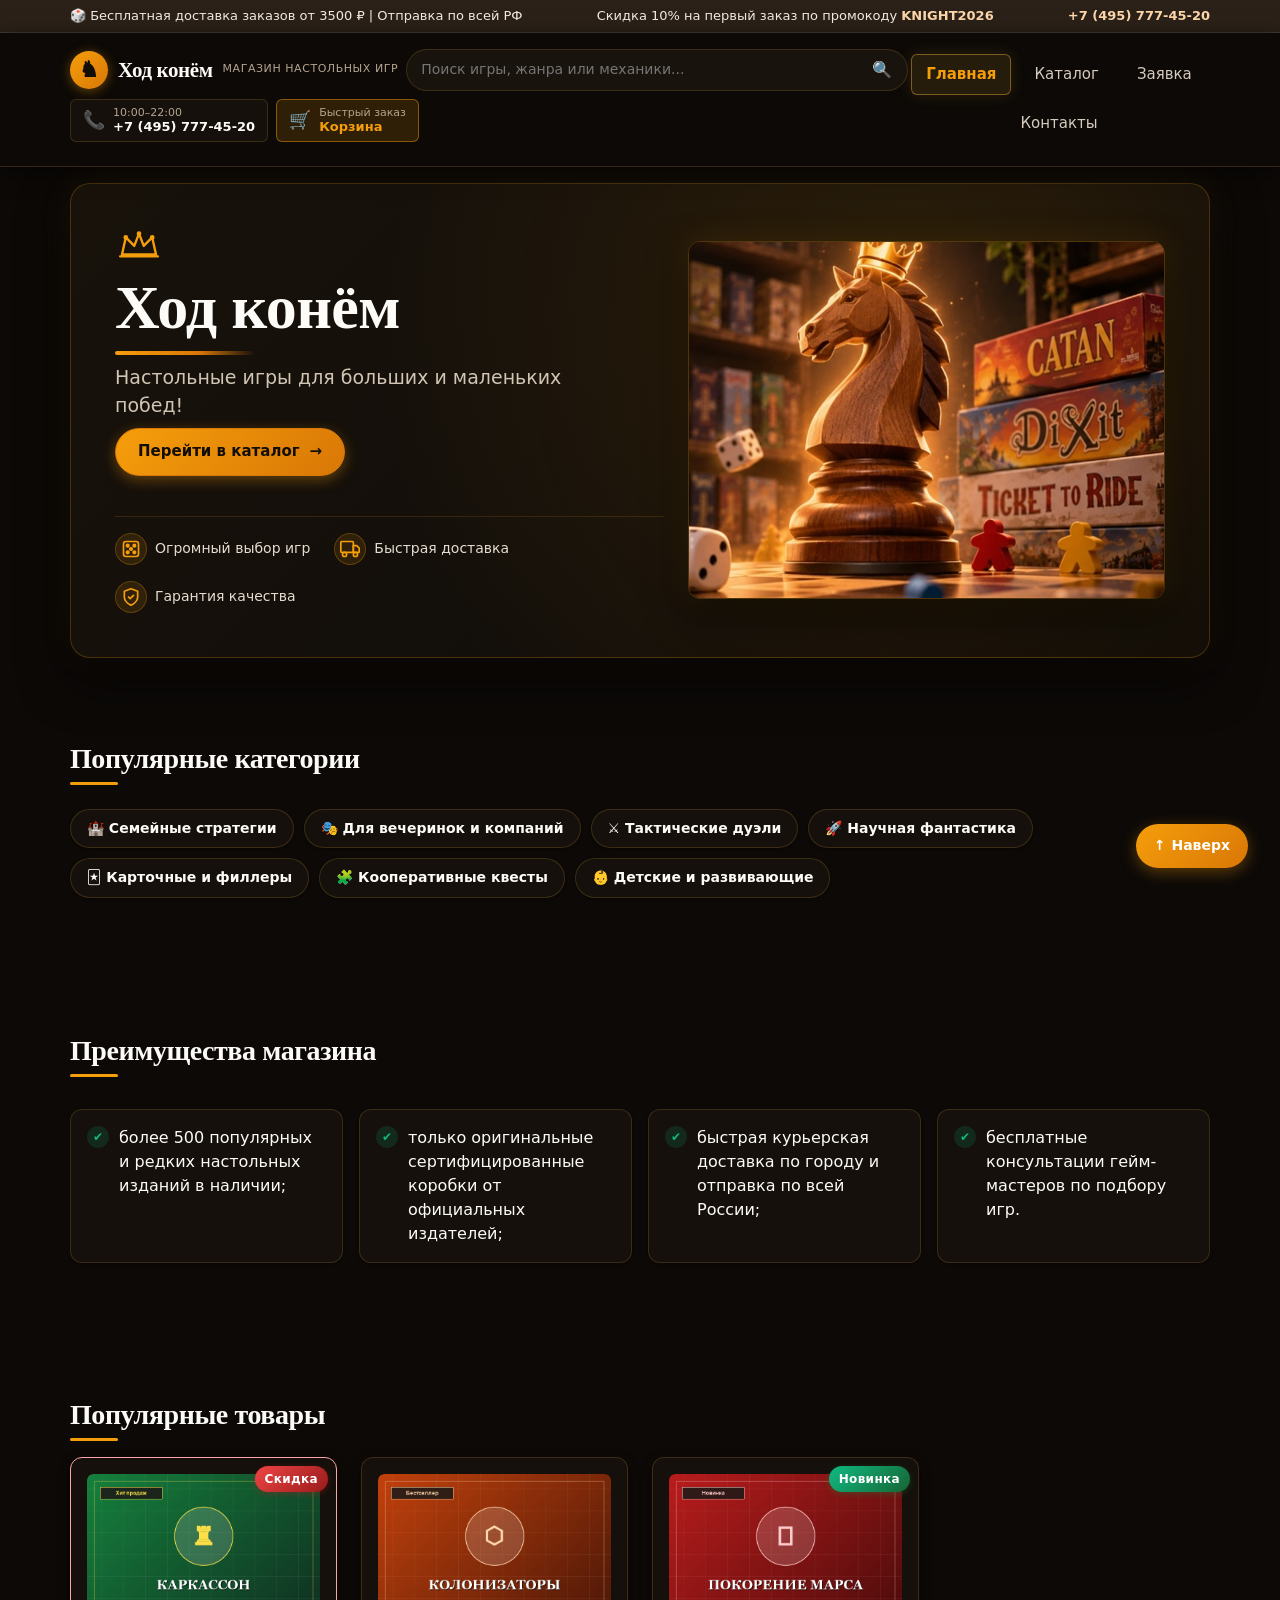
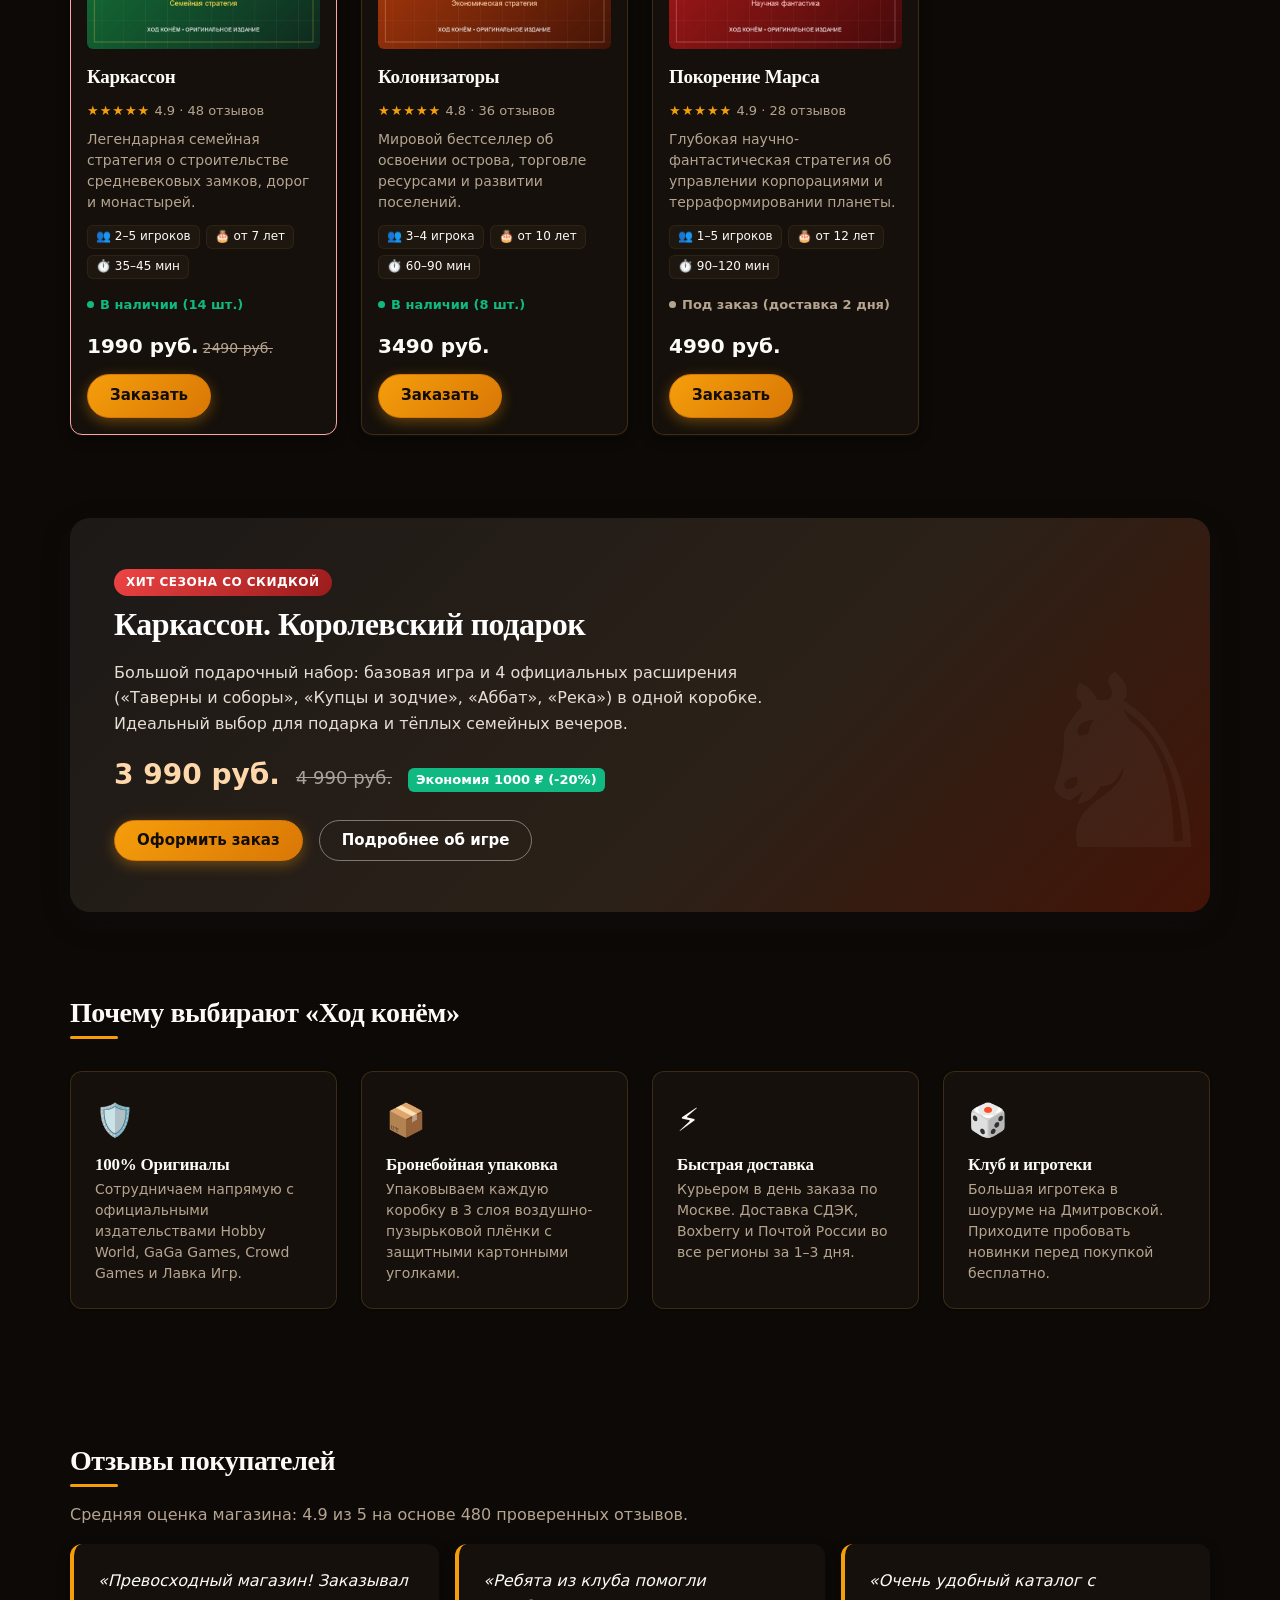
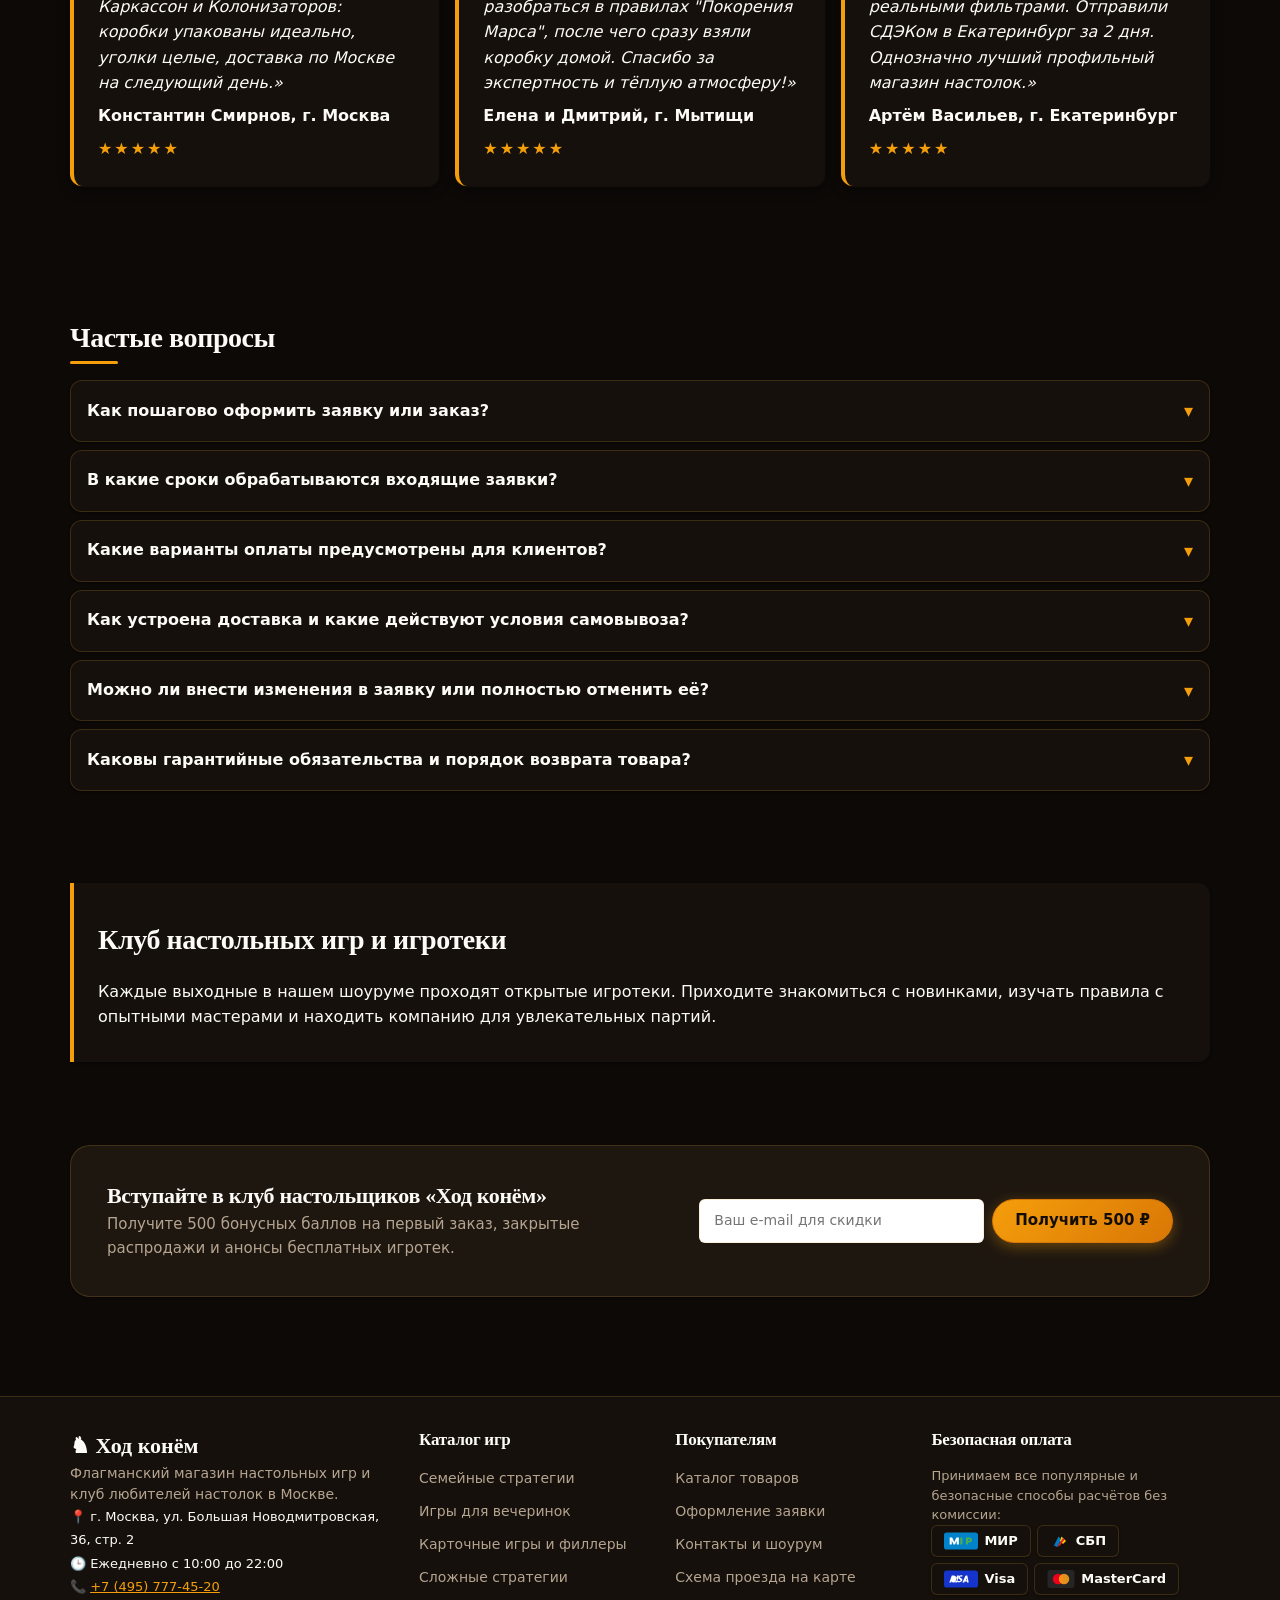
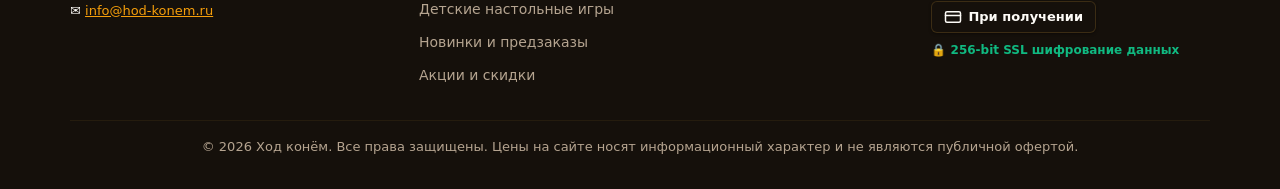
==== index.html @ 8066b54b "feat: redesign website to match dark amber board game aesthetic with custom crowned knight hero art" ====
<!DOCTYPE html>
<html lang="ru">
<head>
  <meta charset="UTF-8">
  <meta name="viewport" content="width=device-width, initial-scale=1.0">
  <title>Ход конём — интернет-магазин настольных игр в Москве и по РФ</title>
  <meta name="description" content="Интернет-магазин настольных игр «Ход конём»: свыше 500 оригинальных настолок для семейных вечеров, вечеринок и тактических баталий. Экспресс-доставка, клуб игротек и гарантия качества.">
  <meta property="og:type" content="website">
  <meta property="og:title" content="Ход конём — интернет-магазин настольных игр">
  <meta property="og:description" content="Широкий выбор оригинальных настольных игр: мировые хиты, свежие новинки, аксессуары и клуб игротек в Москве.">
  <meta property="og:image" content="https://MinonLoL.github.io/kr3-responsive-shop/images/preview.jpg">
  <link rel="stylesheet" href="css/style.css">
  <link rel="stylesheet" href="css/responsive.css">
  <script src="js/main.js" defer></script>
</head>
<body>
  <!-- Информационная полоса магазина -->
  <aside class="top-announcement" aria-label="Специальные предложения и доставка">
    <div class="top-announcement__inner">
      <span>🎲 Бесплатная доставка заказов от 3500 ₽ | Отправка по всей РФ</span>
      <span class="top-announcement__promo">Скидка 10% на первый заказ по промокоду <strong>KNIGHT2026</strong></span>
      <a class="top-announcement__phone" href="contacts.html">+7 (495) 777-45-20</a>
    </div>
  </aside>

  <header class="site-header" id="top">
    <div class="site-header__inner">
      <!-- Верхний ряд: Логотип, Поиск, Быстрые действия -->
      <div class="site-header__top-row">
        <a class="site-header__logo" href="index.html">
          Ход конём
          <span class="site-header__tagline">Магазин настольных игр</span>
        </a>

        <div class="site-header__search" role="search">
          <label class="visually-hidden" for="site-search">Поиск по каталогу настольных игр</label>
          <input class="site-header__search-input" id="site-search" type="search" placeholder="Поиск игры, жанра или механики...">
          <button class="site-header__search-btn" type="button" aria-label="Найти">🔍</button>
        </div>

        <div class="site-header__actions">
          <a class="header-action" href="contacts.html" title="Контакты и шоурум">
            <span class="header-action__icon" aria-hidden="true">📞</span>
            <span class="header-action__text">
              <span class="header-action__sub">10:00–22:00</span>
              <span class="header-action__main">+7 (495) 777-45-20</span>
            </span>
          </a>
          <a class="header-action header-action--cart" href="order.html" title="Перейти к оформлению заказа">
            <span class="header-action__icon" aria-hidden="true">🛒</span>
            <span class="header-action__text">
              <span class="header-action__sub">Быстрый заказ</span>
              <span class="header-action__main">Корзина</span>
            </span>
          </a>
        </div>
      </div>

      <!-- Главная навигация: 4 полные страницы без якорей -->
      <nav class="site-nav" aria-label="Основная навигация">
        <ul class="site-nav__list">
          <li class="site-nav__item">
            <a class="site-nav__link site-nav__link--active" href="index.html" aria-current="page">Главная</a>
          </li>
          <li class="site-nav__item">
            <a class="site-nav__link" href="catalog.html">Каталог</a>
          </li>
          <li class="site-nav__item">
            <a class="site-nav__link" href="order.html">Заявка</a>
          </li>
          <li class="site-nav__item">
            <a class="site-nav__link" href="contacts.html">Контакты</a>
          </li>
        </ul>
      </nav>
    </div>
  </header>

  <main>
    <!-- Главный баннер (Hero) в стиле макета «Ход конём» -->
    <section class="hero">
      <div class="hero__content">
        <div class="hero__badge" aria-hidden="true">
          <svg width="48" height="34" viewBox="0 0 48 36" fill="none">
            <path d="M4 30h40M6 28l4-18 9 9 5-13 5 13 9-9 4 18H6z" stroke="#f59e0b" stroke-width="2.5" stroke-linecap="round" stroke-linejoin="round"/>
            <circle cx="10" cy="10" r="2.5" fill="#f59e0b"/>
            <circle cx="24" cy="6" r="2.5" fill="#f59e0b"/>
            <circle cx="38" cy="10" r="2.5" fill="#f59e0b"/>
          </svg>
        </div>

        <h1 class="hero__title">
          Ход конём
          <span class="hero__swoosh" aria-hidden="true"></span>
        </h1>

        <p class="hero__subtitle">
          Настольные игры для больших и маленьких побед!
        </p>

        <div class="hero__actions">
          <a class="button button--primary hero__cta-btn" href="catalog.html">
            Перейти в каталог <span aria-hidden="true">→</span>
          </a>
        </div>

        <div class="hero__features" aria-label="Преимущества магазина">
          <div class="hero__feature">
            <div class="hero__feature-icon" aria-hidden="true">
              <svg width="20" height="20" viewBox="0 0 24 24" fill="none" stroke="#f59e0b" stroke-width="2" stroke-linecap="round" stroke-linejoin="round">
                <rect x="3" y="3" width="18" height="18" rx="3"></rect>
                <circle cx="8" cy="8" r="1.5" fill="#f59e0b"></circle>
                <circle cx="16" cy="8" r="1.5" fill="#f59e0b"></circle>
                <circle cx="12" cy="12" r="1.5" fill="#f59e0b"></circle>
                <circle cx="8" cy="16" r="1.5" fill="#f59e0b"></circle>
                <circle cx="16" cy="16" r="1.5" fill="#f59e0b"></circle>
              </svg>
            </div>
            <span class="hero__feature-text">Огромный выбор игр</span>
          </div>

          <div class="hero__feature">
            <div class="hero__feature-icon" aria-hidden="true">
              <svg width="20" height="20" viewBox="0 0 24 24" fill="none" stroke="#f59e0b" stroke-width="2" stroke-linecap="round" stroke-linejoin="round">
                <rect x="1" y="3" width="15" height="13" rx="1"></rect>
                <polygon points="16 8 20 8 23 11 23 16 16 16 16 8"></polygon>
                <circle cx="5.5" cy="18.5" r="2.5"></circle>
                <circle cx="18.5" cy="18.5" r="2.5"></circle>
              </svg>
            </div>
            <span class="hero__feature-text">Быстрая доставка</span>
          </div>

          <div class="hero__feature">
            <div class="hero__feature-icon" aria-hidden="true">
              <svg width="20" height="20" viewBox="0 0 24 24" fill="none" stroke="#f59e0b" stroke-width="2" stroke-linecap="round" stroke-linejoin="round">
                <path d="M12 22s8-4 8-10V5l-8-3-8 3v7c0 6 8 10 8 10z"></path>
                <polyline points="9 12 11 14 15 10"></polyline>
              </svg>
            </div>
            <span class="hero__feature-text">Гарантия качества</span>
          </div>
        </div>
      </div>

      <picture class="hero__picture">
        <source media="(min-width: 1200px)" srcset="images/hero-desktop.jpg">
        <source media="(min-width: 768px)" srcset="images/hero-tablet.jpg">
        <img
          src="images/hero-mobile.jpg"
          alt="Резной деревянный шахматный конь в золотой короне, кубики и настольные игры"
          width="600"
          height="450"
          class="hero__image"
        >
      </picture>
    </section>

    <!-- Быстрый выбор популярных категорий -->
    <section class="section category-chips-section" aria-label="Быстрый выбор категорий">
      <h2 class="section__title">Популярные категории</h2>
      <div class="category-chips">
        <a class="category-chip" href="catalog.html">🏰 Семейные стратегии</a>
        <a class="category-chip" href="catalog.html">🎭 Для вечеринок и компаний</a>
        <a class="category-chip" href="catalog.html">⚔️ Тактические дуэли</a>
        <a class="category-chip" href="catalog.html">🚀 Научная фантастика</a>
        <a class="category-chip" href="catalog.html">🃏 Карточные и филлеры</a>
        <a class="category-chip" href="catalog.html">🧩 Кооперативные квесты</a>
        <a class="category-chip" href="catalog.html">👶 Детские и развивающие</a>
      </div>
    </section>

    <!-- Преимущества магазина -->
    <section class="section" id="advantages">
      <h2 class="section__title">Преимущества магазина</h2>
      <ul class="advantages-list">
        <li>более 500 популярных и редких настольных изданий в наличии;</li>
        <li>только оригинальные сертифицированные коробки от официальных издателей;</li>
        <li>быстрая курьерская доставка по городу и отправка по всей России;</li>
        <li>бесплатные консультации гейм-мастеров по подбору игр.</li>
      </ul>
    </section>

    <!-- Популярные товары -->
    <section class="section" id="popular">
      <h2 class="section__title">Популярные товары</h2>

      <div class="products-grid">
        <article class="product-card product-card--discount">
          <span class="product-card__badge">Скидка</span>
          <a href="product.html" class="product-card__image-link" aria-label="Карточка товара: Каркассон">
            <img
              src="images/product-1.jpg"
              alt="Настольная игра Каркассон"
              width="640"
              height="480"
              loading="lazy"
              class="product-card__image"
            >
          </a>
          <h3 class="product-card__title">
            <a href="product.html">Каркассон</a>
          </h3>
          <p class="product-card__rating"><span role="img" aria-label="Оценка 5 из 5">★★★★★</span> 4.9 · 48 отзывов</p>
          <p class="product-card__description">Легендарная семейная стратегия о строительстве средневековых замков, дорог и монастырей.</p>
          <ul class="product-card__features">
            <li>👥 2–5 игроков</li>
            <li>🎂 от 7 лет</li>
            <li>⏱️ 35–45 мин</li>
          </ul>
          <p class="product-card__stock product-card__stock--in">В наличии (14 шт.)</p>
          <p class="product-card__price">1990 руб.<s class="product-card__old-price">2490 руб.</s></p>
          <button class="button button--primary product-card__button" type="button" data-product="Каркассон">
            Заказать
          </button>
        </article>

        <article class="product-card">
          <a href="product.html" class="product-card__image-link" aria-label="Карточка товара: Колонизаторы">
            <img
              src="images/product-2.jpg"
              alt="Настольная игра Колонизаторы"
              width="640"
              height="480"
              loading="lazy"
              class="product-card__image"
            >
          </a>
          <h3 class="product-card__title">
            <a href="product.html">Колонизаторы</a>
          </h3>
          <p class="product-card__rating"><span role="img" aria-label="Оценка 5 из 5">★★★★★</span> 4.8 · 36 отзывов</p>
          <p class="product-card__description">Мировой бестселлер об освоении острова, торговле ресурсами и развитии поселений.</p>
          <ul class="product-card__features">
            <li>👥 3–4 игрока</li>
            <li>🎂 от 10 лет</li>
            <li>⏱️ 60–90 мин</li>
          </ul>
          <p class="product-card__stock product-card__stock--in">В наличии (8 шт.)</p>
          <p class="product-card__price">3490 руб.</p>
          <button class="button button--primary product-card__button" type="button" data-product="Колонизаторы">
            Заказать
          </button>
        </article>

        <article class="product-card product-card--new">
          <span class="product-card__badge product-card__badge--new">Новинка</span>
          <a href="product.html" class="product-card__image-link" aria-label="Карточка товара: Покорение Марса">
            <img
              src="images/product-3.jpg"
              alt="Настольная игра Покорение Марса"
              width="640"
              height="480"
              loading="lazy"
              class="product-card__image"
            >
          </a>
          <h3 class="product-card__title">
            <a href="product.html">Покорение Марса</a>
          </h3>
          <p class="product-card__rating"><span role="img" aria-label="Оценка 5 из 5">★★★★★</span> 4.9 · 28 отзывов</p>
          <p class="product-card__description">Глубокая научно-фантастическая стратегия об управлении корпорациями и терраформировании планеты.</p>
          <ul class="product-card__features">
            <li>👥 1–5 игроков</li>
            <li>🎂 от 12 лет</li>
            <li>⏱️ 90–120 мин</li>
          </ul>
          <p class="product-card__stock product-card__stock--order">Под заказ (доставка 2 дня)</p>
          <p class="product-card__price">4990 руб.</p>
          <button class="button button--primary product-card__button" type="button" data-product="Покорение Марса">
            Заказать
          </button>
        </article>
      </div>
    </section>

    <!-- Спецпредложение недели -->
    <section class="section promo-banner">
      <div class="promo-banner__content">
        <span class="promo-banner__badge">Хит сезона со скидкой</span>
        <h2 class="promo-banner__title">Каркассон. Королевский подарок</h2>
        <p class="promo-banner__text">
          Большой подарочный набор: базовая игра и 4 официальных расширения («Таверны и соборы», «Купцы и зодчие», «Аббат», «Река») в одной коробке.
          Идеальный выбор для подарка и тёплых семейных вечеров.
        </p>
        <div class="promo-banner__price">
          <span class="promo-banner__current-price">3 990 руб.</span>
          <s class="promo-banner__old-price">4 990 руб.</s>
          <span class="promo-banner__discount">Экономия 1000 ₽ (-20%)</span>
        </div>
        <div class="promo-banner__actions">
          <a class="button button--primary" href="order.html">Оформить заказ</a>
          <a class="button button--secondary" href="product.html">Подробнее об игре</a>
        </div>
      </div>
    </section>

    <!-- Гарантии и безопасность -->
    <section class="section trust-section" aria-label="Гарантии магазина">
      <h2 class="section__title">Почему выбирают «Ход конём»</h2>
      <div class="trust-grid">
        <article class="trust-card">
          <div class="trust-card__icon" aria-hidden="true">🛡️</div>
          <h3 class="trust-card__title">100% Оригиналы</h3>
          <p class="trust-card__desc">Сотрудничаем напрямую с официальными издательствами Hobby World, GaGa Games, Crowd Games и Лавка Игр.</p>
        </article>
        <article class="trust-card">
          <div class="trust-card__icon" aria-hidden="true">📦</div>
          <h3 class="trust-card__title">Бронебойная упаковка</h3>
          <p class="trust-card__desc">Упаковываем каждую коробку в 3 слоя воздушно-пузырьковой плёнки с защитными картонными уголками.</p>
        </article>
        <article class="trust-card">
          <div class="trust-card__icon" aria-hidden="true">⚡</div>
          <h3 class="trust-card__title">Быстрая доставка</h3>
          <p class="trust-card__desc">Курьером в день заказа по Москве. Доставка СДЭК, Boxberry и Почтой России во все регионы за 1–3 дня.</p>
        </article>
        <article class="trust-card">
          <div class="trust-card__icon" aria-hidden="true">🎲</div>
          <h3 class="trust-card__title">Клуб и игротеки</h3>
          <p class="trust-card__desc">Большая игротека в шоуруме на Дмитровской. Приходите пробовать новинки перед покупкой бесплатно.</p>
        </article>
      </div>
    </section>

    <!-- Отзывы покупателей -->
    <section class="section reviews" id="reviews">
      <h2 class="section__title">Отзывы покупателей</h2>
      <p class="reviews__summary">Средняя оценка магазина: 4.9 из 5 на основе 480 проверенных отзывов.</p>

      <div class="reviews__list">
        <article class="review-card">
          <p class="review-card__text">«Превосходный магазин! Заказывал Каркассон и Колонизаторов: коробки упакованы идеально, уголки целые, доставка по Москве на следующий день.»</p>
          <p class="review-card__author">Константин Смирнов, г. Москва</p>
          <span class="review-card__rating" role="img" aria-label="Оценка 5 из 5">★★★★★</span>
        </article>

        <article class="review-card">
          <p class="review-card__text">«Ребята из клуба помогли разобраться в правилах "Покорения Марса", после чего сразу взяли коробку домой. Спасибо за экспертность и тёплую атмосферу!»</p>
          <p class="review-card__author">Елена и Дмитрий, г. Мытищи</p>
          <span class="review-card__rating" role="img" aria-label="Оценка 5 из 5">★★★★★</span>
        </article>

        <article class="review-card">
          <p class="review-card__text">«Очень удобный каталог с реальными фильтрами. Отправили СДЭКом в Екатеринбург за 2 дня. Однозначно лучший профильный магазин настолок.»</p>
          <p class="review-card__author">Артём Васильев, г. Екатеринбург</p>
          <span class="review-card__rating" role="img" aria-label="Оценка 5 из 5">★★★★★</span>
        </article>
      </div>
    </section>

    <!-- Частые вопросы (FAQ) -->
    <section class="section faq" id="faq">
      <h2 class="section__title">Частые вопросы</h2>

      <details class="faq__item">
        <summary class="faq__question">Как пошагово оформить заявку или заказ?</summary>
        <div class="faq__answer">
          <p>
            Процесс оформления полностью оптимизирован и занимает не более двух минут:
          </p>
          <ol>
            <li>
              <strong>Выбор товара:</strong> перейдите в каталог или выберите позицию из блока «Популярные товары», после чего нажмите кнопку <em>«Заказать»</em>.
            </li>
            <li>
              <strong>Заполнение контактных данных:</strong> во всплывающем модальном окне укажите ваше имя, контактный телефон, актуальный e-mail и тему обращения.
            </li>
            <li>
              <strong>Дополнительные пожелания:</strong> в поле «Комментарий» вы можете заранее указать предпочтительное время звонка, особенности адреса или промокод.
            </li>
            <li>
              <strong>Подтверждение:</strong> после отправки формы системе присваивается уникальный номер заявки, а на ваш email поступит автоматическое уведомление с деталями.
            </li>
          </ol>
        </div>
      </details>

      <details class="faq__item">
        <summary class="faq__question">В какие сроки обрабатываются входящие заявки?</summary>
        <div class="faq__answer">
          <p>
            Наш отдел клиентского сервиса работает ежедневно с 09:00 до 21:00 без перерывов и выходных. Стандартный регламент обработки входящих обращений:
          </p>
          <ul>
            <li><strong>В рабочее время:</strong> менеджер связывается с вами в течение 15–30 минут после фиксации заявки в CRM-системе.</li>
            <li><strong>В вечернее и ночное время:</strong> заявки, отправленные после 21:00, поступают в приоритетную утреннюю очередь и обрабатываются на следующий день с 09:00 до 10:00.</li>
            <li><strong>Срочные заказы:</strong> если вам требуется экстренное согласование, вы можете связаться с нами напрямую по номеру горячей линии, указанному в разделе «Контакты».</li>
          </ul>
        </div>
      </details>

      <details class="faq__item">
        <summary class="faq__question">Какие варианты оплаты предусмотрены для клиентов?</summary>
        <div class="faq__answer">
          <p>
            Мы поддерживаем все современные и безопасные способы расчётов:
          </p>
          <ul>
            <li><strong>Оплата картой онлайн:</strong> банковские карты платёжных систем МИР, Visa и MasterCard через защищённый платёжный шлюз с поддержкой 3D-Secure.</li>
            <li><strong>Система быстрых платежей (СБП):</strong> мгновенная оплата по QR-коду или ссылке прямо из приложения любого удобного банка без комиссии.</li>
            <li><strong>Оплата при получении:</strong> наличными денежными средствами либо через мобильный банковский терминал курьеру или на кассе пункта выдачи после осмотра целостности отправления.</li>
            <li><strong>Безналичный расчёт для юридических лиц:</strong> формирование счёта на оплату и полного комплекта закрывающих бухгалтерских документов (УПД) через ЭДО или оригиналы почтой.</li>
          </ul>
        </div>
      </details>

      <details class="faq__item">
        <summary class="faq__question">Как устроена доставка и какие действуют условия самовывоза?</summary>
        <div class="faq__answer">
          <p>
            Мы сотрудничаем с федеральными логистическими операторами и предлагаем несколько гибких сценариев получения покупки:
          </p>
          <ul>
            <li><strong>Курьерская доставка до двери:</strong> осуществляется в согласованный 3-часовой интервал времени. Курьер предупреждает о прибытии за 30–60 минут. Стандартный срок по городу — 1–2 рабочих дня.</li>
            <li><strong>Сеть пунктов выдачи (ПВЗ) и постаматов:</strong> доставка в ближайший удобный терминал или партнёрский пункт выдачи. Срок бесплатного хранения заказа — до 7 календарных дней.</li>
            <li><strong>Самовывоз со склада:</strong> бесплатное получение заказа в день оформления при наличии товара на основном складе магазина. Потребуется только назвать номер заявки.</li>
          </ul>
        </div>
      </details>

      <details class="faq__item">
        <summary class="faq__question">Можно ли внести изменения в заявку или полностью отменить её?</summary>
        <div class="faq__answer">
          <p>
            Вы вправе внести любые правки или полностью отказаться от заказа на любом этапе вплоть до передачи посылки курьерской службе:
          </p>
          <p>
            Чтобы заменить позицию, поменять количество, указать другой адрес или перенести дату приезда курьера, свяжитесь со службой поддержки по телефону или напишите в ответном письме на электронную почту с темой «Изменение заказа №...». Если заказ уже передан в службу доставки, изменение маршрута может потребовать дополнительного рабочего дня на переадресацию.
          </p>
        </div>
      </details>

      <details class="faq__item">
        <summary class="faq__question">Каковы гарантийные обязательства и порядок возврата товара?</summary>
        <div class="faq__answer">
          <p>
            Мы строго соблюдаем закон «О защите прав потребителей» и предоставляем прозрачные условия постпродажного обслуживания:
          </p>
          <ul>
            <li><strong>Возврат товара надлежащего качества:</strong> возможен в течение 14 календарных дней со дня покупки при условии сохранения товарного вида, пломб, фабричных ярлыков и заводской упаковки.</li>
            <li><strong>Гарантия качества:</strong> на всю продукцию предоставляется официальная сервисная гарантия от производителя сроком от 12 месяцев. В случае обнаружения производственного брака диагностика и гарантийный ремонт производятся бесплатно.</li>
            <li><strong>Возврат денежных средств:</strong> при возврате товара деньги зачисляются тем же способом, которым производилась оплата, в срок от 3 до 10 рабочих дней в зависимости от банка-эмитента.</li>
          </ul>
        </div>
      </details>
    </section>

    <!-- Клуб игротек -->
    <aside class="aside-info">
      <h2>Клуб настольных игр и игротеки</h2>
      <p>
        Каждые выходные в нашем шоуруме проходят открытые игротеки.
        Приходите знакомиться с новинками, изучать правила с опытными мастерами
        и находить компанию для увлекательных партий.
      </p>
    </aside>

    <!-- Подписка на закрытый клуб скидок -->
    <section class="section newsletter-section">
      <div class="newsletter-card">
        <div class="newsletter-card__content">
          <h2 class="newsletter-card__title">Вступайте в клуб настольщиков «Ход конём»</h2>
          <p class="newsletter-card__text">Получите 500 бонусных баллов на первый заказ, закрытые распродажи и анонсы бесплатных игротек.</p>
        </div>
        <form class="newsletter-card__form" action="#" method="post" onsubmit="event.preventDefault(); alert('Спасибо за подписку! Промокод KNIGHT2026 активирован.');">
          <input class="newsletter-card__input" type="email" placeholder="Ваш e-mail для скидки" required>
          <button class="button button--primary" type="submit">Получить 500 ₽</button>
        </form>
      </div>
    </section>
  </main>

  <!-- Полноценный четырёхколоночный футер: телефон и почта ведут в контакты, графические иконки оплаты -->
  <footer class="site-footer">
    <div class="site-footer__inner">
      <div class="site-footer__grid">
        <div class="site-footer__col">
          <p class="site-footer__brand">♞ Ход конём</p>
          <p class="site-footer__tagline">Флагманский магазин настольных игр и клуб любителей настолок в Москве.</p>
          <p class="site-footer__info">
            📍 г. Москва, ул. Большая Новодмитровская, 36, стр. 2<br>
            🕒 Ежедневно с 10:00 до 22:00<br>
            📞 <a href="contacts.html">+7 (495) 777-45-20</a><br>
            ✉️ <a href="contacts.html">info@hod-konem.ru</a>
          </p>
        </div>

        <div class="site-footer__col">
          <h3 class="site-footer__title">Каталог игр</h3>
          <ul class="site-footer__links">
            <li><a href="catalog.html">Семейные стратегии</a></li>
            <li><a href="catalog.html">Игры для вечеринок</a></li>
            <li><a href="catalog.html">Карточные игры и филлеры</a></li>
            <li><a href="catalog.html">Сложные стратегии</a></li>
            <li><a href="catalog.html">Детские настольные игры</a></li>
            <li><a href="catalog.html">Новинки и предзаказы</a></li>
            <li><a href="catalog.html">Акции и скидки</a></li>
          </ul>
        </div>

        <div class="site-footer__col">
          <h3 class="site-footer__title">Покупателям</h3>
          <ul class="site-footer__links">
            <li><a href="catalog.html">Каталог товаров</a></li>
            <li><a href="order.html">Оформление заявки</a></li>
            <li><a href="contacts.html">Контакты и шоурум</a></li>
            <li><a href="contacts.html">Схема проезда на карте</a></li>
          </ul>
        </div>

        <div class="site-footer__col">
          <h3 class="site-footer__title">Безопасная оплата</h3>
          <p class="site-footer__desc">Принимаем все популярные и безопасные способы расчётов без комиссии:</p>
          <div class="payment-badges" aria-label="Способы оплаты">
            <span class="payment-badge" title="Платёжная система МИР">
              <svg width="34" height="18" viewBox="0 0 48 24" fill="none" aria-hidden="true">
                <rect width="48" height="24" rx="4" fill="#0083ca"/>
                <path d="M8 7h3.5l3 6.5 3-6.5h3.5v10h-3v-5.5l-2.5 5.5h-2L11 11.5V17H8V7z" fill="#ffffff"/>
                <path d="M23 7h3v10h-3V7zm8 0h4.5c2.5 0 4 1.5 4 3.5s-1.5 3.5-4 3.5H34v3h-3V7zm3 4.5h1.5c.8 0 1.5-.4 1.5-1s-.7-1-1.5-1H34v2z" fill="#4bae4f"/>
              </svg>
              МИР
            </span>
            <span class="payment-badge" title="Система быстрых платежей">
              <svg width="20" height="18" viewBox="0 0 24 24" fill="none" aria-hidden="true">
                <path d="M4 18l6-12 4 4-6 10-4-2z" fill="#0079C2"/>
                <path d="M14 6l6 6-4 4-4-4 2-6z" fill="#FFCC00"/>
                <path d="M8 20l4-2 6-8-2-2-8 12z" fill="#E41F26"/>
              </svg>
              СБП
            </span>
            <span class="payment-badge" title="Visa">
              <svg width="34" height="18" viewBox="0 0 48 24" fill="none" aria-hidden="true">
                <rect width="48" height="24" rx="4" fill="#1434cb"/>
                <path d="M16 17l2.5-10h2.5L18.5 17H16zm10.5-9.8c-.5-.2-1.3-.4-2.3-.4-2.5 0-4.3 1.3-4.3 3.2 0 1.4 1.3 2.2 2.2 2.7 1 .5 1.3.8 1.3 1.2 0 .7-.8 1-1.6 1-.9 0-1.5-.1-2.3-.5l-.3-.2-.3 1.9c.5.2 1.5.4 2.5.4 2.7 0 4.5-1.3 4.5-3.3 0-1.1-.7-2-2.2-2.7-.9-.5-1.5-.8-1.5-1.3 0-.4.5-.9 1.5-.9.8 0 1.4.2 1.8.4l.2.1.3-1.6zm6.8-.2h-2c-.6 0-1 .2-1.3.9L26 17h2.6l.5-1.5h3.2l.3 1.5h2.3l-2-10zm-2.5 6.6l1-2.8.6 2.8h-1.6zM13.7 7H11l-3.5 10h2.6l.5-1.5h.3c.3.5 1.2 1.5 2.8 1.5 2.4 0 4.3-2 4.3-5 0-3.3-2.1-5-4.3-5z" fill="#ffffff"/>
              </svg>
              Visa
            </span>
            <span class="payment-badge" title="MasterCard">
              <svg width="28" height="18" viewBox="0 0 36 24" fill="none" aria-hidden="true">
                <rect width="36" height="24" rx="4" fill="#252525"/>
                <circle cx="14" cy="12" r="7" fill="#eb001b"/>
                <circle cx="22" cy="12" r="7" fill="#f79e1b" fill-opacity="0.9"/>
              </svg>
              MasterCard
            </span>
            <span class="payment-badge" title="Оплата при получении курьеру">
              <svg width="18" height="18" viewBox="0 0 24 24" fill="none" stroke="currentColor" stroke-width="2" stroke-linecap="round" stroke-linejoin="round" aria-hidden="true">
                <rect x="2" y="5" width="20" height="14" rx="2"/>
                <line x1="2" y1="10" x2="22" y2="10"/>
              </svg>
              При получении
            </span>
          </div>
          <p class="site-footer__security">🔒 256-bit SSL шифрование данных</p>
        </div>
      </div>

      <div class="site-footer__bottom">
        <p>&copy; 2026 Ход конём. Все права защищены. Цены на сайте носят информационный характер и не являются публичной офертой.</p>
      </div>
    </div>
  </footer>

  <!-- Модальное окно оформления заказа -->
  <dialog class="order-dialog" id="order-dialog" aria-labelledby="order-dialog-title">
    <h2 id="order-dialog-title">Оформление заказа</h2>

    <form class="order-form" id="order-form" action="#" method="post" novalidate>
      <input id="selected-product" name="selected-product" type="hidden">

      <div class="order-form__field">
        <label class="order-form__label" for="order-name">Имя</label>
        <input class="order-form__input" id="order-name" name="name" type="text"
          placeholder="Введите ваше имя" minlength="2"
          autocomplete="given-name" required>
      </div>

      <div class="order-form__field">
        <label class="order-form__label" for="order-email">E-mail</label>
        <input class="order-form__input" id="order-email" name="email" type="email"
          placeholder="example@mail.ru" autocomplete="email" required>
      </div>

      <div class="order-form__field">
        <label class="order-form__label" for="order-phone">Телефон</label>
        <input class="order-form__input" id="order-phone" name="phone" type="tel" inputmode="tel"
          placeholder="+7 (900) 000-00-00"
          pattern="^\+7 \(\d{3}\) \d{3}-\d{2}-\d{2}$" required>
        <small class="order-form__hint">Формат: +7 (900) 000-00-00</small>
      </div>

      <div class="order-form__field">
        <label class="order-form__label" for="order-date">Дата связи</label>
        <input class="order-form__input" id="order-date" name="date" type="date">
      </div>

      <div class="order-form__field">
        <label class="order-form__label" for="order-topic">Тема заявки</label>
        <select class="order-form__select" id="order-topic" name="topic" required>
          <option value="">Выберите тему</option>
          <option value="product">Покупка настольной игры</option>
          <option value="consultation">Консультация по выбору игры</option>
          <option value="delivery">Вопрос по доставке и самовывозу</option>
        </select>
      </div>

      <div class="order-form__field order-form__field--wide">
        <label class="order-form__label" for="order-comment">Комментарий</label>
        <textarea class="order-form__textarea" id="order-comment" name="comment" rows="4"
          placeholder="Укажите адрес доставки, удобное время или пожелания к заказу"></textarea>
      </div>

      <div class="order-form__field order-form__field--checkbox">
        <label>
          <input class="order-form__input order-form__input--checkbox"
            id="order-agreement" name="agreement" type="checkbox" required>
          Я согласен на обработку данных
        </label>
      </div>

      <div class="order-form__actions">
        <button class="button button--secondary" type="button" id="close-order-dialog" aria-label="Закрыть окно оформления заявки">Закрыть</button>
        <button class="button button--primary" type="submit">Подтвердить заказ</button>
      </div>
    </form>
  </dialog>

  <p class="success-message" id="success-message" hidden>
    Заказ успешно оформлен! Мы свяжемся с вами в течение 15 минут.
  </p>

  <a class="to-top" href="#" onclick="window.scrollTo({top: 0, behavior: 'smooth'}); return false;">Наверх</a>
</body>
</html>
---- css/style.css ----
/* ==========================================================================
   Ход конём — интернет-магазин настольных игр
   Основной файл стилей (style.css)
   ========================================================================== */

/* ===============================
   1. Переменные проекта (Design Tokens)
   =============================== */

:root {
  /* Фирменная тёмная палитра: глубокие тона тёмного дерева, шоколада и тёплого янтаря */
  --color-bg: #0c0907;
  --color-surface: #15100b;
  --color-surface-accent: #1e1710;
  --color-surface-soft: #18130d;
  --color-surface-hover: #261d15;

  /* Основной акцент: благородное золото и янтарь как на макете */
  --color-primary: #f59e0b;
  --color-primary-dark: #d97706;
  --color-primary-light: #fef3c7;
  --color-primary-glow: rgba(245, 158, 11, 0.35);

  /* Золотой акцент для рейтинга и победных очков */
  --color-accent-gold: #f59e0b;
  --color-accent-gold-bg: rgba(245, 158, 11, 0.15);

  /* Границы и разделители */
  --color-border: rgba(229, 169, 60, 0.18);
  --color-border-light: rgba(229, 169, 60, 0.08);

  /* Текст (высокий контраст WCAG AAA) */
  --color-text: #fdfbf7;
  --color-muted: #b5a490;
  --color-white: #ffffff;

  /* Системные статусы */
  --color-danger: #ef4444;
  --color-danger-bg: rgba(239, 68, 68, 0.15);
  --color-success: #10b981;
  --color-success-bg: rgba(16, 185, 129, 0.15);

  /* Отступы */
  --space-xs: 4px;
  --space-sm: 8px;
  --space-md: 16px;
  --space-lg: 24px;
  --space-xl: 32px;

  /* Скругления */
  --radius-sm: 6px;
  --radius-md: 12px;
  --radius-lg: 20px;
  --radius-full: 9999px;

  /* Размеры контейнера */
  --container-width: 1140px;

  /* Типографика */
  --font-heading: "Playfair Display", Georgia, "Times New Roman", serif;
  --font-body: system-ui, -apple-system, "Segoe UI", Roboto, "Helvetica Neue", Arial, sans-serif;

  /* Тени (многоуровневая глубина) */
  --shadow-sm: 0 1px 3px rgba(0, 0, 0, 0.4);
  --shadow-card: 0 4px 12px rgba(0, 0, 0, 0.4), 0 1px 2px rgba(229, 169, 60, 0.08);
  --shadow-card-hover: 0 14px 34px rgba(0, 0, 0, 0.6), 0 0 24px rgba(245, 158, 11, 0.2);
  --shadow-button: 0 4px 16px rgba(245, 158, 11, 0.4);
  --shadow-dropdown: 0 16px 36px rgba(0, 0, 0, 0.7);

  /* Переходы */
  --transition: 0.2s cubic-bezier(0.2, 0.8, 0.2, 1);
  --transition-smooth: 0.3s cubic-bezier(0.16, 1, 0.3, 1);
}

/* ===============================
   2. Базовые стили и нормализация
   =============================== */

*,
*::before,
*::after {
  box-sizing: border-box;
}

html {
  scroll-behavior: smooth;
  scroll-padding-top: calc(var(--header-height, 120px) + var(--space-md));
}

body {
  margin: 0;
  font-family: var(--font-body);
  font-size: 16px;
  line-height: 1.55;
  color: var(--color-text);
  background-color: var(--color-bg);
  -webkit-font-smoothing: antialiased;
}

h1,
h2,
h3,
h4 {
  font-family: var(--font-heading);
  color: var(--color-text);
  line-height: 1.25;
  letter-spacing: -0.015em;
  text-wrap: balance;
}

h1 {
  font-size: clamp(28px, 4vw, 38px);
}

h2 {
  font-size: clamp(22px, 3vw, 28px);
}

h3 {
  font-size: clamp(18px, 2.5vw, 22px);
}

main {
  padding: var(--space-lg);
}

:target {
  outline: 2px dashed var(--color-primary);
  outline-offset: 6px;
}

/* ===============================
   3. Общие элементы интерфейса
   =============================== */

a {
  color: var(--color-primary);
  text-decoration-skip-ink: auto;
  transition: color var(--transition);
}

a:hover {
  color: var(--color-primary-dark);
}

a:focus-visible,
button:focus-visible,
input:focus-visible,
select:focus-visible,
textarea:focus-visible {
  outline: 2px solid var(--color-primary);
  outline-offset: 3px;
}

/* ===============================
   4. Компоненты страницы
   =============================== */

/* Шапка сайта */
.site-header {
  position: sticky;
  top: 0;
  z-index: 100;
  padding: var(--space-sm) var(--space-lg);
  background-color: rgba(14, 10, 7, 0.92);
  backdrop-filter: blur(12px);
  border-bottom: 1px solid var(--color-border);
  box-shadow: 0 4px 20px rgba(0, 0, 0, 0.5);
}

.site-header__inner {
  max-width: var(--container-width);
  margin: 0 auto;
}

/* Фирменный логотип с символом шахматного коня */
.site-header__logo {
  display: inline-flex;
  align-items: center;
  gap: 12px;
  font-family: var(--font-heading);
  font-size: 22px;
  font-weight: 800;
  letter-spacing: -0.02em;
  text-decoration: none;
  color: var(--color-text);
  transition: color var(--transition);
}

.site-header__logo::before {
  content: "♞";
  display: inline-flex;
  align-items: center;
  justify-content: center;
  width: 38px;
  height: 38px;
  background: linear-gradient(135deg, #f59e0b, #d97706);
  color: #120d06;
  border-radius: 50%;
  font-size: 22px;
  line-height: 1;
  box-shadow: 0 2px 12px rgba(245, 158, 11, 0.4);
  transition: transform var(--transition);
}

.site-header__logo:hover::before {
  transform: rotate(-10deg) scale(1.1);
}

/* Навигация в стиле pill-меню из макета */
.site-nav__list {
  display: flex;
  flex-wrap: wrap;
  justify-content: center;
  align-items: center;
  gap: 8px;
  padding: 0;
  margin: var(--space-sm) 0 0;
  list-style: none;
}

.site-nav__item {
  margin-bottom: 0;
}

.site-nav__link {
  display: inline-flex;
  align-items: center;
  padding: 8px 20px;
  color: #d6cbbe;
  font-size: 15px;
  font-weight: 500;
  text-decoration: none;
  border-radius: var(--radius-full);
  border: 1px solid transparent;
  transition: all var(--transition);
}

.site-nav__link:hover {
  color: #f59e0b;
  background-color: rgba(245, 158, 11, 0.08);
}

/* Активная страница: золотая плашка в виде пилюли */
.site-nav__link--active,
.site-nav__link--active:hover {
  color: #f59e0b;
  background: rgba(229, 169, 60, 0.12);
  border: 1px solid rgba(229, 169, 60, 0.45);
  box-shadow: 0 0 16px rgba(229, 169, 60, 0.15);
  font-weight: 600;
}

/* Хлебные крошки */
.breadcrumbs {
  max-width: var(--container-width);
  margin: 0 auto var(--space-md);
  font-size: 14px;
  color: var(--color-muted);
}

.breadcrumbs__link {
  color: var(--color-primary);
  text-decoration: none;
}

.breadcrumbs__link:hover {
  text-decoration: underline;
}

.breadcrumbs__current::before,
.breadcrumbs__link + .breadcrumbs__link::before {
  content: " / ";
  color: var(--color-muted);
  padding: 0 4px;
}

/* Главный hero-баннер в точности по стилю присланного макета */
.hero {
  max-width: var(--container-width);
  margin: 0 auto var(--space-xl);
  padding: clamp(24px, 4vw, 48px);
  background: radial-gradient(circle at 75% 35%, rgba(245, 158, 11, 0.12) 0%, transparent 60%),
              linear-gradient(135deg, #18120b 0%, #120e0a 60%, #0c0907 100%);
  border: 1px solid rgba(245, 158, 11, 0.22);
  border-radius: var(--radius-lg);
  box-shadow: 0 20px 50px rgba(0, 0, 0, 0.6), 0 0 35px rgba(245, 158, 11, 0.08);
}

.hero__content {
  display: flex;
  flex-direction: column;
  justify-content: center;
  gap: var(--space-sm);
}

.hero__badge {
  display: inline-flex;
  align-items: center;
  margin-bottom: var(--space-xs);
}

.hero__title {
  font-family: var(--font-heading);
  font-size: clamp(38px, 6vw, 68px);
  line-height: 1.05;
  font-weight: 800;
  color: #fdfbf7;
  letter-spacing: -0.01em;
  margin: 0 0 var(--space-xs);
}

.hero__swoosh {
  display: block;
  width: 140px;
  height: 4px;
  background: linear-gradient(90deg, #f59e0b 0%, #d97706 60%, transparent 100%);
  border-radius: 9999px;
  margin-top: 10px;
}

.hero__subtitle {
  font-size: clamp(16px, 2.2vw, 20px);
  color: #d1c5b4;
  line-height: 1.5;
  margin: var(--space-sm) 0 var(--space-lg);
  max-width: 480px;
}

.hero__actions {
  margin-bottom: var(--space-xl);
}

.hero__cta-btn {
  display: inline-flex;
  align-items: center;
  gap: 10px;
  padding: 14px 34px;
  font-size: 17px;
  font-weight: 700;
  box-shadow: 0 8px 24px rgba(245, 158, 11, 0.38);
}

.hero__features {
  display: flex;
  flex-wrap: wrap;
  gap: var(--space-md) var(--space-lg);
  padding-top: var(--space-md);
  border-top: 1px solid rgba(245, 158, 11, 0.15);
}

.hero__feature {
  display: inline-flex;
  align-items: center;
  gap: 8px;
}

.hero__feature-icon {
  display: inline-flex;
  align-items: center;
  justify-content: center;
  width: 32px;
  height: 32px;
  border-radius: 50%;
  background: rgba(245, 158, 11, 0.12);
  border: 1px solid rgba(245, 158, 11, 0.25);
  flex-shrink: 0;
}

.hero__feature-text {
  font-size: 14px;
  font-weight: 500;
  color: #e5dccf;
  white-space: nowrap;
}

.hero__image {
  width: 100%;
  max-width: 560px;
  height: auto;
  margin-inline: auto;
  border-radius: var(--radius-md);
  display: block;
  object-fit: cover;
  box-shadow: 0 16px 40px rgba(0, 0, 0, 0.6), 0 0 30px rgba(245, 158, 11, 0.14);
  border: 1px solid rgba(245, 158, 11, 0.22);
}

.section {
  max-width: var(--container-width);
  margin: 0 auto var(--space-xl);
}

.section__title {
  margin-top: 0;
  margin-bottom: var(--space-md);
  position: relative;
  display: inline-block;
}

.section__title::after {
  content: "";
  display: block;
  width: 48px;
  height: 3px;
  background-color: var(--color-primary);
  border-radius: var(--radius-full);
  margin-top: 6px;
}

/* Список преимуществ */
.advantages-list {
  display: grid;
  grid-template-columns: repeat(auto-fit, minmax(240px, 1fr));
  gap: var(--space-md);
  list-style: none;
  padding: 0;
  margin: var(--space-md) 0 0;
}

.advantages-list li {
  position: relative;
  padding: var(--space-md) var(--space-md) var(--space-md) 48px;
  background-color: var(--color-surface);
  border: 1px solid var(--color-border);
  border-radius: var(--radius-md);
  box-shadow: var(--shadow-sm);
  font-weight: 500;
  line-height: 1.5;
  transition: transform var(--transition), box-shadow var(--transition);
}

.advantages-list li:hover {
  transform: translateY(-2px);
  box-shadow: var(--shadow-card);
}

.advantages-list li::before {
  content: "✔";
  position: absolute;
  left: 16px;
  top: 16px;
  display: inline-flex;
  align-items: center;
  justify-content: center;
  width: 22px;
  height: 22px;
  background-color: var(--color-success-bg);
  color: var(--color-success);
  border-radius: 50%;
  font-size: 12px;
  font-weight: 700;
}

/* Сетка и карточки товаров */
.products-grid {
  display: grid;
  grid-template-columns: repeat(3, 1fr);
  gap: var(--space-lg);
}

.product-card {
  position: relative;
  display: flex;
  flex-direction: column;
  gap: var(--space-sm);
  padding: var(--space-md);
  border: 1px solid var(--color-border);
  border-radius: var(--radius-md);
  background-color: var(--color-surface);
  box-shadow: var(--shadow-card);
  transition: transform var(--transition), box-shadow var(--transition),
    border-color var(--transition);
  overflow: hidden;
}

.product-card:hover {
  border-color: rgba(245, 158, 11, 0.45);
  box-shadow: 0 14px 34px rgba(0, 0, 0, 0.6), 0 0 20px rgba(245, 158, 11, 0.15);
  transform: translateY(-4px);
}

.product-card__image {
  border-radius: var(--radius-sm);
  transition: transform var(--transition-smooth);
}

.product-card:hover .product-card__image {
  transform: scale(1.02);
}

.product-card__title {
  margin-top: var(--space-xs);
  margin-bottom: var(--space-xs);
  font-size: 19px;
  line-height: 1.3;
}

.product-card__title a {
  color: var(--color-text);
  text-decoration: none;
}

.product-card__title a:hover {
  color: var(--color-primary);
}

.product-card__description {
  color: var(--color-muted);
  font-size: 14px;
  line-height: 1.5;
  margin: 0;
}

.product-card__button {
  margin-top: auto;
  align-self: flex-start;
}

/* Теги характеристик настольной игры в карточке */
.product-card__features {
  display: flex;
  flex-wrap: wrap;
  gap: 6px;
  padding: 0;
  margin: var(--space-xs) 0;
  list-style: none;
}

.product-card__features li {
  display: inline-flex;
  align-items: center;
  padding: 3px 8px;
  background-color: var(--color-surface-accent);
  border: 1px solid var(--color-border-light);
  border-radius: var(--radius-sm);
  font-size: 12px;
  font-weight: 500;
  color: var(--color-text);
  line-height: 1.3;
}

/* Статус наличия */
.product-card__stock {
  margin: var(--space-xs) 0;
  font-size: 13px;
  font-weight: 600;
  display: inline-flex;
  align-items: center;
  gap: 6px;
}

.product-card__stock--in {
  color: var(--color-success);
}

.product-card__stock--in::before {
  content: "";
  display: inline-block;
  width: 7px;
  height: 7px;
  border-radius: 50%;
  background-color: var(--color-success);
}

.product-card__stock--order {
  color: var(--color-muted);
}

.product-card__stock--order::before {
  content: "";
  display: inline-block;
  width: 7px;
  height: 7px;
  border-radius: 50%;
  background-color: var(--color-muted);
}

/* Рейтинг */
.product-card__rating {
  margin: 0;
  font-size: 13px;
  color: var(--color-muted);
}

.product-card__rating span {
  color: var(--color-accent-gold);
  letter-spacing: 1px;
}

/* Цена */
.product-card__price {
  margin: var(--space-xs) 0;
  font-size: 20px;
  font-weight: 800;
  color: var(--color-text);
  font-variant-numeric: tabular-nums;
}

.product-card__old-price {
  margin-left: var(--space-xs);
  font-size: 14px;
  font-weight: 400;
  color: var(--color-muted);
  text-decoration: line-through;
}

/* Бейджи акций и новинок */
.product-card--discount {
  border-color: #fca5a5;
}

.product-card__badge {
  position: absolute;
  top: var(--space-sm);
  right: var(--space-sm);
  padding: 4px 10px;
  color: var(--color-white);
  background: linear-gradient(135deg, var(--color-danger), #991b1b);
  border-radius: 20px;
  font-size: 12px;
  font-weight: 700;
  letter-spacing: 0.03em;
  box-shadow: 0 2px 6px rgba(185, 28, 28, 0.35);
  z-index: 2;
}

.product-card__badge--new {
  background: linear-gradient(135deg, var(--color-success), #166534);
  box-shadow: 0 2px 6px rgba(21, 128, 61, 0.35);
}

/* Бейдж не перекрывает название */
.product-card--discount .product-card__title,
.product-card--new .product-card__title {
  padding-right: 70px;
}

/* Кнопки: базовый блок + модификаторы */
.button {
  display: inline-flex;
  align-items: center;
  justify-content: center;
  padding: 10px 22px;
  border: 1px solid transparent;
  border-radius: var(--radius-full);
  font-family: inherit;
  font-size: 15px;
  font-weight: 600;
  line-height: 1.25;
  text-decoration: none;
  cursor: pointer;
  transition: all var(--transition);
  user-select: none;
}

.button--primary {
  color: #120d06;
  background: linear-gradient(135deg, #f59e0b 0%, #d97706 100%);
  border-color: #d97706;
  box-shadow: 0 4px 14px rgba(245, 158, 11, 0.35);
  font-weight: 700;
}

.button--primary:hover {
  color: #120d06;
  background: linear-gradient(135deg, #fbbf24 0%, #f59e0b 100%);
  box-shadow: 0 8px 22px rgba(245, 158, 11, 0.5);
  transform: translateY(-2px);
}

.button--primary:active {
  transform: translateY(1px);
  box-shadow: 0 2px 6px rgba(245, 158, 11, 0.3);
}

.button--secondary {
  color: #fdfbf7;
  background-color: rgba(255, 255, 255, 0.05);
  border: 1px solid rgba(229, 169, 60, 0.35);
}

.button--secondary:hover {
  color: #f59e0b;
  border-color: #f59e0b;
  background-color: rgba(229, 169, 60, 0.12);
  transform: translateY(-2px);
}

.button--secondary:active {
  transform: translateY(1px);
}

.button:disabled {
  opacity: 0.55;
  cursor: not-allowed;
  transform: none !important;
  box-shadow: none !important;
}

/* Информационный блок */
.aside-info {
  max-width: var(--container-width);
  margin: 0 auto var(--space-xl);
  padding: var(--space-md) var(--space-lg);
  border-left: 4px solid var(--color-primary);
  border-radius: 0 var(--radius-md) var(--radius-md) 0;
  background-color: var(--color-surface);
  box-shadow: var(--shadow-sm);
}

/* Подвал */
.site-footer {
  padding: var(--space-xl) var(--space-lg);
  background-color: var(--color-surface);
  border-top: 1px solid var(--color-border);
  text-align: center;
  color: var(--color-muted);
}

.site-footer p {
  margin: 0;
}

/* ===============================
   5. Каталог и фильтры
   =============================== */

.catalog-layout {
  max-width: var(--container-width);
  margin: 0 auto var(--space-xl);
  display: grid;
  grid-template-columns: 280px 1fr;
  grid-template-areas: "filters products";
  gap: var(--space-lg);
}

.catalog-filters {
  position: sticky;
  top: calc(var(--header-height, 80px) + var(--space-md));
  max-height: calc(100vh - var(--header-height, 80px) - var(--space-lg));
  overflow-y: auto;
  align-self: start;
  grid-area: filters;
  padding: var(--space-lg);
  border: 1px solid var(--color-border);
  border-radius: var(--radius-md);
  background-color: var(--color-surface);
  box-shadow: var(--shadow-card);
}

.catalog-filters__title {
  margin-top: 0;
  margin-bottom: var(--space-md);
  font-size: 20px;
}

.catalog-filters__form {
  display: grid;
  gap: var(--space-md);
}

.catalog-filters__group {
  margin: 0;
  padding: var(--space-md);
  border: 1px solid var(--color-border-light);
  border-radius: var(--radius-sm);
  background-color: var(--color-surface-soft);
}

.catalog-filters__legend {
  font-weight: 700;
  font-size: 14px;
  color: var(--color-text);
  padding: 0 4px;
}

.catalog-filters__label {
  display: flex;
  align-items: center;
  gap: var(--space-sm);
  margin-bottom: var(--space-xs);
  font-size: 14px;
  cursor: pointer;
}

.catalog-filters__input[type="number"] {
  width: 100%;
  padding: 9px 12px;
  border: 1.5px solid var(--color-border);
  border-radius: var(--radius-sm);
  background-color: var(--color-surface);
  font: inherit;
  font-size: 14px;
  transition: border-color var(--transition);
}

.catalog-filters__input[type="number"]:focus {
  border-color: var(--color-primary);
  outline: none;
}

.catalog-filters__actions {
  display: flex;
  flex-wrap: wrap;
  gap: var(--space-sm);
  margin-top: var(--space-xs);
}

.catalog-filters__actions .button {
  flex: 1 1 auto;
}

.catalog-products {
  grid-area: products;
}

.catalog-toolbar {
  display: flex;
  flex-wrap: wrap;
  align-items: center;
  justify-content: space-between;
  gap: var(--space-md);
  margin-bottom: var(--space-md);
  padding: var(--space-sm) var(--space-md);
  background-color: var(--color-surface);
  border: 1px solid var(--color-border);
  border-radius: var(--radius-sm);
}

.catalog-toolbar__count {
  margin: 0;
  font-size: 14px;
  color: var(--color-muted);
}

.catalog-toolbar__sort {
  display: flex;
  align-items: center;
  gap: var(--space-sm);
  font-size: 14px;
}

.catalog-toolbar__select {
  padding: 7px 12px;
  border: 1.5px solid var(--color-border);
  border-radius: var(--radius-sm);
  background-color: var(--color-surface);
  font: inherit;
  font-size: 14px;
  cursor: pointer;
  transition: border-color var(--transition);
}

.catalog-toolbar__select:focus {
  border-color: var(--color-primary);
  outline: none;
}

.catalog-empty {
  padding: var(--space-xl);
  text-align: center;
  color: var(--color-muted);
  border: 2px dashed var(--color-border);
  border-radius: var(--radius-md);
  background-color: var(--color-surface);
}

.product-card[hidden] {
  display: none !important;
}

/* ===============================
   6. Формы и модальное окно
   =============================== */

.order-dialog {
  width: min(100% - 32px, 560px);
  padding: var(--space-xl);
  border: 1px solid var(--color-border);
  border-radius: var(--radius-lg);
  background-color: var(--color-surface);
  box-shadow: 0 20px 45px rgba(28, 25, 23, 0.25);
}

.order-dialog::backdrop {
  background-color: rgba(28, 25, 23, 0.65);
  backdrop-filter: blur(4px);
}

.order-form__field {
  margin-bottom: var(--space-md);
}

.order-form__label {
  display: block;
  margin-bottom: 6px;
  font-weight: 600;
  font-size: 14px;
}

.order-form__input,
.order-form__select,
.order-form__textarea {
  width: 100%;
  padding: 11px 14px;
  border: 1.5px solid var(--color-border);
  border-radius: var(--radius-sm);
  background-color: var(--color-surface);
  color: var(--color-text);
  font: inherit;
  font-size: 15px;
  transition: border-color var(--transition), box-shadow var(--transition);
}

.order-form__input--checkbox {
  width: auto;
  accent-color: var(--color-primary);
}

.order-form__hint {
  display: block;
  margin-top: 4px;
  font-size: 12px;
  color: var(--color-muted);
}

.order-form__input:hover,
.order-form__select:hover,
.order-form__textarea:hover {
  border-color: rgba(245, 158, 11, 0.45);
}

.order-form__input:focus,
.order-form__select:focus,
.order-form__textarea:focus {
  border-color: var(--color-primary);
  box-shadow: 0 0 0 3px var(--color-primary-glow);
  outline: none;
}

.order-form__input[aria-invalid="true"],
.order-form__select[aria-invalid="true"],
.order-form__textarea[aria-invalid="true"] {
  border-color: var(--color-danger);
  background-color: var(--color-danger-bg);
}

.order-form__actions {
  display: flex;
  gap: 12px;
  margin-top: var(--space-lg);
}

.order-form--page {
  max-width: 560px;
}

.success-message {
  max-width: var(--container-width);
  margin: var(--space-lg) auto;
  padding: var(--space-md) var(--space-lg);
  border-left: 4px solid var(--color-success);
  border-radius: 0 var(--radius-sm) var(--radius-sm) 0;
  background-color: var(--color-success-bg);
  color: var(--color-success);
}

/* ===============================
   7. Страница товара (product.html)
   =============================== */

.product {
  display: grid;
  grid-template-columns: 1fr 1fr;
  gap: var(--space-xl);
  align-items: start;
}

.product__image {
  max-width: 100%;
  height: auto;
  border-radius: var(--radius-lg);
  border: 1px solid var(--color-border);
  box-shadow: var(--shadow-card);
}

.product__category {
  margin: 0 0 var(--space-xs);
  font-size: 13px;
  font-weight: 600;
  text-transform: uppercase;
  letter-spacing: 0.04em;
  color: var(--color-muted);
}

.product__title {
  margin-top: 0;
  margin-bottom: var(--space-sm);
  font-size: clamp(26px, 3.5vw, 34px);
}

.product__rating {
  margin: 0 0 var(--space-sm);
  font-size: 15px;
  color: var(--color-muted);
}

.product__rating span {
  color: var(--color-accent-gold);
  letter-spacing: 2px;
}

.product__price {
  margin: var(--space-sm) 0;
  font-size: 28px;
  font-weight: 800;
  color: var(--color-text);
  display: flex;
  align-items: baseline;
  flex-wrap: wrap;
  gap: var(--space-sm);
}

.product__old-price {
  font-size: 18px;
  font-weight: 400;
  color: var(--color-muted);
  text-decoration: line-through;
}

.product__save {
  font-size: 13px;
  font-weight: 700;
  color: var(--color-success);
  background-color: var(--color-success-bg);
  padding: 3px 8px;
  border-radius: var(--radius-sm);
}

.product__stock {
  margin: 0 0 var(--space-md);
  font-size: 14px;
}

.product__stock--in {
  font-weight: 600;
  color: var(--color-success);
  display: inline-flex;
  align-items: center;
  gap: 6px;
}

.product__stock--in::before {
  content: "";
  display: inline-block;
  width: 8px;
  height: 8px;
  border-radius: 50%;
  background-color: var(--color-success);
}

.product__options {
  margin: 0 0 var(--space-md);
  padding: var(--space-md);
  border: 1px solid var(--color-border);
  border-radius: var(--radius-md);
  background-color: var(--color-surface);
}

.product__options legend {
  padding: 0 var(--space-xs);
  font-weight: 700;
  font-size: 14px;
}

.product__option {
  display: flex;
  align-items: center;
  gap: var(--space-sm);
  padding: 8px 12px;
  margin-bottom: var(--space-xs);
  border-radius: var(--radius-sm);
  cursor: pointer;
  background-color: var(--color-surface-soft);
  border: 1px solid var(--color-border-light);
  transition: background-color var(--transition), border-color var(--transition);
}

.product__option:hover {
  background-color: var(--color-surface-accent);
  border-color: var(--color-primary);
}

.product__option input[type="radio"] {
  accent-color: var(--color-primary);
}

.product__buy {
  display: flex;
  flex-wrap: wrap;
  align-items: center;
  gap: var(--space-md);
  margin-bottom: var(--space-md);
}

.product__quantity {
  width: 90px;
  padding: 10px 12px;
  border: 1.5px solid var(--color-border);
  border-radius: var(--radius-sm);
  background-color: var(--color-surface);
  font: inherit;
  font-weight: 600;
  text-align: center;
}

.product__perks {
  margin: 0;
  padding: 0;
  list-style: none;
  color: var(--color-muted);
  font-size: 14px;
  display: flex;
  flex-direction: column;
  gap: 6px;
}

.product__perks li {
  position: relative;
  padding-left: 22px;
}

.product__perks li::before {
  content: "✦";
  position: absolute;
  left: 0;
  color: var(--color-primary);
}

/* Таблицы характеристик */
.table-wrapper {
  width: 100%;
  overflow-x: auto;
  -webkit-overflow-scrolling: touch;
  margin-block: var(--space-md);
  border: 1px solid var(--color-border);
  border-radius: var(--radius-md);
  background-color: var(--color-surface);
  box-shadow: var(--shadow-sm);
}

.product-table {
  width: 100%;
  border-collapse: collapse;
}

.product-table caption {
  margin-bottom: var(--space-sm);
  font-family: var(--font-heading);
  font-size: 18px;
  font-weight: 700;
  text-align: left;
  color: var(--color-text);
}

.product-table__cell {
  padding: 12px 16px;
  border: 1px solid var(--color-border-light);
  text-align: left;
}

.product-table__cell--head {
  background-color: var(--color-surface-accent);
  font-weight: 700;
  color: var(--color-text);
  border-bottom: 2px solid var(--color-border);
}

.product-table__row:nth-child(even) {
  background-color: var(--color-surface-soft);
}

.product-table__cell--accent {
  background-color: rgba(245, 158, 11, 0.15);
  font-weight: 700;
  color: var(--color-primary);
}

.product-info-list {
  display: grid;
  grid-template-columns: max-content 1fr;
  gap: var(--space-sm) var(--space-lg);
  margin: 0;
  padding: var(--space-md);
  background-color: var(--color-surface);
  border: 1px solid var(--color-border);
  border-radius: var(--radius-md);
}

.product-info-list dt {
  font-weight: 700;
  color: var(--color-text);
}

.product-info-list dd {
  margin: 0;
  color: var(--color-muted);
}

/* ===============================
   8. Отзывы и FAQ
   =============================== */

.reviews__summary {
  margin-top: 0;
  color: var(--color-muted);
}

.reviews__list {
  display: grid;
  grid-template-columns: repeat(3, 1fr);
  gap: var(--space-lg);
}

.review-card {
  display: flex;
  flex-direction: column;
  gap: var(--space-sm);
  padding: var(--space-lg);
  border-left: 4px solid var(--color-primary);
  border-radius: var(--radius-md);
  background-color: var(--color-surface);
  box-shadow: var(--shadow-card);
  transition: transform var(--transition);
}

.review-card:hover {
  transform: translateY(-2px);
}

.review-card__text {
  margin: 0;
  font-style: italic;
  color: var(--color-text);
  line-height: 1.6;
}

.review-card__author {
  margin: 0;
  font-weight: 700;
  color: var(--color-text);
}

.review-card__rating {
  margin-top: auto;
  color: var(--color-accent-gold);
  letter-spacing: 2px;
  font-size: 16px;
}

/* Аккордеон FAQ */
.faq__item {
  margin-bottom: var(--space-sm);
  border: 1px solid var(--color-border);
  border-radius: var(--radius-md);
  background-color: var(--color-surface);
  box-shadow: var(--shadow-sm);
  transition: border-color var(--transition), box-shadow var(--transition);
  overflow: hidden;
}

.faq__item[open] {
  border-color: #d7a482;
  box-shadow: var(--shadow-card);
}

.faq__question {
  display: flex;
  justify-content: space-between;
  align-items: center;
  padding: var(--space-md);
  font-weight: 700;
  cursor: pointer;
  list-style: none;
  user-select: none;
  transition: background-color var(--transition), color var(--transition);
}

.faq__question::-webkit-details-marker {
  display: none;
}

.faq__question::after {
  content: "▾";
  font-size: 18px;
  color: var(--color-primary);
  transition: transform 0.25s ease;
}

.faq__item[open] .faq__question::after {
  transform: rotate(180deg);
}

.faq__question:hover {
  color: var(--color-primary);
  background-color: var(--color-surface-soft);
}

.faq__answer {
  margin: 0;
  padding: 0 var(--space-md) var(--space-md);
  color: var(--color-muted);
  line-height: 1.6;
}

/* ===============================
   9. Кнопка «Наверх»
   =============================== */

.to-top {
  position: fixed;
  right: var(--space-lg);
  bottom: var(--space-lg);
  z-index: 90;
  display: inline-flex;
  align-items: center;
  justify-content: center;
  gap: 6px;
  min-width: 44px;
  min-height: 44px;
  padding: 10px 18px;
  color: var(--color-white);
  background: linear-gradient(135deg, var(--color-primary), var(--color-primary-dark));
  border-radius: 50px;
  font-weight: 600;
  font-size: 14px;
  text-decoration: none;
  box-shadow: 0 6px 18px var(--color-primary-glow);
  transition: transform var(--transition), box-shadow var(--transition);
}

.to-top::before {
  content: "↑";
  font-weight: 800;
}

.to-top:hover {
  color: var(--color-white);
  transform: translateY(-3px);
  box-shadow: 0 10px 24px rgba(180, 52, 3, 0.4);
}

/* ===============================
   10. Базовые медиазапросы
   =============================== */

@media (max-width: 800px) {
  .catalog-layout {
    grid-template-columns: 1fr;
    grid-template-areas: "filters" "products";
  }

  .catalog-filters {
    position: static;
    max-height: none;
    overflow: visible;
  }

  .product {
    grid-template-columns: 1fr;
  }

  .products-grid,
  .reviews__list {
    grid-template-columns: repeat(2, 1fr);
  }
}

@media (max-width: 560px) {
  .products-grid,
  .reviews__list {
    grid-template-columns: 1fr;
  }

  .product-info-list {
    grid-template-columns: 1fr;
  }
}

@media (prefers-reduced-motion: reduce) {
  *,
  *::before,
  *::after {
    animation-duration: 0.01ms !important;
    animation-iteration-count: 1 !important;
    transition-duration: 0.01ms !important;
    scroll-behavior: auto !important;
  }
}


/* ===============================
   11. Реальный коммерческий функционал магазина
   =============================== */

/* Скрытые для зрячих, но доступные для экранных дикторов элементы (WCAG a11y) */
.visually-hidden {
  position: absolute;
  width: 1px;
  height: 1px;
  padding: 0;
  margin: -1px;
  overflow: hidden;
  clip: rect(0, 0, 0, 0);
  white-space: nowrap;
  border: 0;
}

/* Верхняя информационная полоса (Top Announcement Bar) */
.top-announcement {
  background-color: #2b2118;
  color: #f5ede4;
  font-size: 13px;
  padding: 6px 16px;
  border-bottom: 1px solid rgba(255, 255, 255, 0.1);
}

.top-announcement__inner {
  max-width: var(--container-width);
  margin: 0 auto;
  display: flex;
  flex-wrap: wrap;
  align-items: center;
  justify-content: space-between;
  gap: 8px 16px;
}

.top-announcement__promo strong {
  color: #fed7aa;
}

.top-announcement__phone {
  color: #fed7aa;
  font-weight: 700;
  text-decoration: none;
}

.top-announcement__phone:hover {
  color: #ffffff;
}

/* Верхний ряд шапки (Логотип, Поиск, Быстрые действия) */
.site-header__top-row {
  display: flex;
  flex-wrap: wrap;
  align-items: center;
  justify-content: space-between;
  gap: var(--space-md);
  padding-bottom: var(--space-sm);
}

.site-header__tagline {
  display: block;
  font-family: var(--font-body);
  font-size: 11px;
  font-weight: 500;
  color: var(--color-muted);
  letter-spacing: 0.05em;
  text-transform: uppercase;
  margin-top: -2px;
}

/* Строка живого поиска в каталоге */
.site-header__search {
  flex: 1 1 320px;
  max-width: 480px;
  position: relative;
  display: flex;
  align-items: center;
}

.site-header__search-input {
  width: 100%;
  padding: 9px 40px 9px 14px;
  font: inherit;
  font-size: 14px;
  border: 1.5px solid var(--color-border);
  border-radius: var(--radius-full);
  background-color: var(--color-surface-soft);
  color: var(--color-text);
  transition: all var(--transition);
}

.site-header__search-input:focus {
  background-color: #1e1710;
  border-color: var(--color-primary);
  box-shadow: 0 0 0 3px var(--color-primary-glow);
  outline: none;
}

.site-header__search-btn {
  position: absolute;
  right: 6px;
  background: none;
  border: none;
  font-size: 16px;
  cursor: pointer;
  padding: 6px 10px;
  color: var(--color-muted);
}

/* Быстрые действия в шапке (Контакты, Корзина) */
.site-header__actions {
  display: flex;
  align-items: center;
  gap: var(--space-sm);
}

.header-action {
  display: flex;
  align-items: center;
  gap: 8px;
  padding: 6px 12px;
  border-radius: var(--radius-sm);
  background-color: var(--color-surface);
  border: 1px solid var(--color-border);
  text-decoration: none;
  color: var(--color-text);
  transition: all var(--transition);
}

.header-action:hover {
  background-color: var(--color-surface-accent);
  border-color: #d7a482;
}

.header-action__icon {
  font-size: 18px;
}

.header-action__text {
  display: flex;
  flex-direction: column;
  line-height: 1.2;
}

.header-action__sub {
  font-size: 11px;
  color: var(--color-muted);
}

.header-action__main {
  font-size: 13px;
  font-weight: 700;
  color: var(--color-text);
}

.header-action--cart {
  background-color: rgba(245, 158, 11, 0.15);
  border-color: rgba(245, 158, 11, 0.45);
}

.header-action--cart:hover {
  background-color: rgba(245, 158, 11, 0.28);
  border-color: #f59e0b;
}

.header-action--cart .header-action__main {
  color: #f59e0b;
}

/* Плашки быстрого выбора категорий */
.category-chips-section {
  margin-bottom: var(--space-xl);
}

.category-chips {
  display: flex;
  flex-wrap: wrap;
  gap: 10px;
  margin-top: var(--space-sm);
}

.category-chip {
  display: inline-flex;
  align-items: center;
  padding: 8px 16px;
  background-color: var(--color-surface);
  border: 1px solid var(--color-border);
  border-radius: var(--radius-full);
  font-size: 14px;
  font-weight: 600;
  color: var(--color-text);
  text-decoration: none;
  box-shadow: var(--shadow-sm);
  transition: all var(--transition);
}

.category-chip:hover {
  color: var(--color-primary);
  border-color: var(--color-primary);
  background-color: var(--color-surface-accent);
  transform: translateY(-2px);
  box-shadow: var(--shadow-card);
}

/* Промо-баннер спецпредложения */
.promo-banner {
  background: linear-gradient(135deg, #1c1917 0%, #2b2118 60%, #431407 100%);
  color: #ffffff;
  border-radius: var(--radius-lg);
  padding: clamp(24px, 4vw, 44px);
  box-shadow: 0 10px 30px rgba(28, 25, 23, 0.2);
  margin-bottom: var(--space-xl);
  position: relative;
  overflow: hidden;
}

.promo-banner::after {
  content: "♞";
  position: absolute;
  right: -20px;
  bottom: -40px;
  font-size: 240px;
  color: rgba(255, 255, 255, 0.04);
  pointer-events: none;
  font-family: var(--font-heading);
}

.promo-banner__badge {
  display: inline-block;
  padding: 4px 12px;
  background: linear-gradient(135deg, var(--color-danger), #991b1b);
  border-radius: var(--radius-full);
  font-size: 12px;
  font-weight: 700;
  text-transform: uppercase;
  letter-spacing: 0.04em;
  margin-bottom: var(--space-sm);
}

.promo-banner__title {
  color: #ffffff;
  margin-top: 0;
  margin-bottom: var(--space-sm);
  font-size: clamp(24px, 3.5vw, 32px);
}

.promo-banner__text {
  color: #e6ded5;
  font-size: 16px;
  max-width: 680px;
  line-height: 1.6;
  margin-bottom: var(--space-md);
}

.promo-banner__price {
  display: flex;
  align-items: baseline;
  gap: var(--space-md);
  margin-bottom: var(--space-lg);
}

.promo-banner__current-price {
  font-size: 28px;
  font-weight: 800;
  color: #fed7aa;
}

.promo-banner__old-price {
  font-size: 18px;
  color: #a8a29e;
}

.promo-banner__discount {
  padding: 2px 8px;
  background-color: var(--color-success);
  border-radius: var(--radius-sm);
  font-size: 13px;
  font-weight: 700;
}

.promo-banner__actions {
  display: flex;
  flex-wrap: wrap;
  gap: var(--space-md);
}

.promo-banner__actions .button--secondary {
  color: #ffffff;
  border-color: rgba(255, 255, 255, 0.4);
  background: transparent;
}

.promo-banner__actions .button--secondary:hover {
  background-color: rgba(255, 255, 255, 0.1);
  border-color: #ffffff;
}

/* Сетка преимуществ доверия (Trust Badges) */
.trust-grid {
  display: grid;
  grid-template-columns: repeat(auto-fit, minmax(240px, 1fr));
  gap: var(--space-lg);
  margin-top: var(--space-md);
}

.trust-card {
  padding: var(--space-lg);
  background-color: var(--color-surface);
  border: 1px solid var(--color-border);
  border-radius: var(--radius-md);
  box-shadow: var(--shadow-sm);
  transition: transform var(--transition), box-shadow var(--transition);
}

.trust-card:hover {
  transform: translateY(-3px);
  box-shadow: var(--shadow-card);
}

.trust-card__icon {
  font-size: 32px;
  margin-bottom: var(--space-sm);
}

.trust-card__title {
  margin-top: 0;
  margin-bottom: var(--space-xs);
  font-size: 17px;
}

.trust-card__desc {
  margin: 0;
  font-size: 14px;
  color: var(--color-muted);
  line-height: 1.5;
}

/* Секция подписки на клубные скидки */
.newsletter-card {
  display: grid;
  grid-template-columns: 1fr;
  gap: var(--space-lg);
  align-items: center;
  padding: clamp(24px, 4vw, 36px);
  background-color: var(--color-surface-accent);
  border: 1px solid var(--color-border);
  border-radius: var(--radius-lg);
  box-shadow: var(--shadow-sm);
}

@media (min-width: 768px) {
  .newsletter-card {
    grid-template-columns: 1.2fr 1fr;
  }
}

.newsletter-card__title {
  margin-top: 0;
  margin-bottom: var(--space-xs);
  font-size: 22px;
}

.newsletter-card__text {
  margin: 0;
  color: var(--color-muted);
  font-size: 15px;
}

.newsletter-card__form {
  display: flex;
  gap: var(--space-sm);
  flex-wrap: wrap;
}

.newsletter-card__input {
  flex: 1 1 200px;
  padding: 10px 14px;
  border: 1.5px solid var(--color-border);
  border-radius: var(--radius-sm);
  background-color: #ffffff;
  font: inherit;
  font-size: 14px;
}

.newsletter-card__input:focus {
  border-color: var(--color-primary);
  outline: none;
}

/* Четырёхколоночный футер реального магазина */
.site-footer__inner {
  max-width: var(--container-width);
  margin: 0 auto;
}

.site-footer__grid {
  display: grid;
  grid-template-columns: repeat(auto-fit, minmax(220px, 1fr));
  gap: var(--space-xl);
  text-align: left;
  padding-bottom: var(--space-xl);
  border-bottom: 1px solid var(--color-border-light);
}

.site-footer__brand {
  font-family: var(--font-heading);
  font-size: 22px;
  font-weight: 800;
  color: var(--color-text);
  margin-top: 0;
  margin-bottom: var(--space-xs);
}

.site-footer__tagline {
  font-size: 14px;
  color: var(--color-muted);
  line-height: 1.5;
  margin-bottom: var(--space-md);
}

.site-footer__info {
  font-size: 13px;
  color: var(--color-text);
  line-height: 1.8;
  margin: 0;
}

.site-footer__title {
  font-family: var(--font-heading);
  font-size: 17px;
  font-weight: 700;
  color: var(--color-text);
  margin-top: 0;
  margin-bottom: var(--space-md);
}

.site-footer__links {
  list-style: none;
  padding: 0;
  margin: 0;
  display: flex;
  flex-direction: column;
  gap: 8px;
}

.site-footer__links a {
  color: var(--color-muted);
  text-decoration: none;
  font-size: 14px;
  transition: color var(--transition);
}

.site-footer__links a:hover {
  color: var(--color-primary);
  text-decoration: underline;
}

.site-footer__desc {
  font-size: 13px;
  color: var(--color-muted);
  line-height: 1.5;
  margin-bottom: var(--space-sm);
}

.payment-badges {
  display: flex;
  flex-wrap: wrap;
  gap: 6px;
  margin-bottom: var(--space-sm);
}

.payment-badge {
  display: inline-flex;
  align-items: center;
  justify-content: center;
  padding: 4px 10px;
  background-color: var(--color-surface);
  border: 1px solid var(--color-border);
  border-radius: var(--radius-sm);
  font-size: 12px;
  font-weight: 700;
  color: var(--color-text);
  box-shadow: var(--shadow-sm);
}

.site-footer__security {
  font-size: 12px;
  color: var(--color-success);
  font-weight: 600;
  margin: 0;
}

.site-footer__bottom {
  padding-top: var(--space-md);
  text-align: center;
  font-size: 13px;
  color: var(--color-muted);
}

/* Компоненты оформления заказа (Order Page Checkout Box) */
.order-checkout-layout {
  display: grid;
  grid-template-columns: 1fr;
  gap: var(--space-xl);
  margin-top: var(--space-md);
}

@media (min-width: 900px) {
  .order-checkout-layout {
    grid-template-columns: 1.5fr 1fr;
    align-items: start;
  }
}

.order-summary-box {
  background-color: var(--color-surface);
  border: 1px solid var(--color-border);
  border-radius: var(--radius-md);
  padding: var(--space-lg);
  box-shadow: var(--shadow-card);
}

.order-summary-box__title {
  margin-top: 0;
  margin-bottom: var(--space-md);
  font-size: 18px;
  padding-bottom: var(--space-sm);
  border-bottom: 1px solid var(--color-border-light);
}

.order-summary-row {
  display: flex;
  justify-content: space-between;
  align-items: center;
  padding: 8px 0;
  font-size: 14px;
}

.order-summary-row--total {
  margin-top: var(--space-sm);
  padding-top: var(--space-sm);
  border-top: 2px solid var(--color-border);
  font-size: 18px;
  font-weight: 800;
  color: var(--color-primary);
}

/* Контакты: карточки и шаги проезда */
.contacts-grid {
  display: grid;
  grid-template-columns: repeat(auto-fit, minmax(260px, 1fr));
  gap: var(--space-lg);
  margin-bottom: var(--space-xl);
}

.contact-card {
  padding: var(--space-lg);
  background-color: var(--color-surface);
  border: 1px solid var(--color-border);
  border-radius: var(--radius-md);
  box-shadow: var(--shadow-sm);
}

.contact-card__title {
  margin-top: 0;
  margin-bottom: var(--space-sm);
  font-size: 18px;
}

.route-box {
  background-color: var(--color-surface-soft);
  border: 1px solid var(--color-border);
  border-radius: var(--radius-md);
  padding: var(--space-lg);
  margin-bottom: var(--space-xl);
}

.route-steps {
  padding-left: 20px;
  line-height: 1.8;
  margin: var(--space-sm) 0 0;
}


/* Яндекс Карта и иконки оплаты */
.map-container {
  position: relative;
  width: 100%;
  border-radius: var(--radius-lg);
  overflow: hidden;
  border: 1px solid var(--color-border);
  box-shadow: var(--shadow-card);
  background-color: var(--color-surface-accent);
  margin-block: var(--space-md);
}

.map-container iframe {
  display: block;
  width: 100%;
  height: 450px;
  border: none;
}

.payment-badge {
  display: inline-flex;
  align-items: center;
  gap: 6px;
  padding: 6px 12px;
  background-color: var(--color-surface);
  border: 1px solid var(--color-border);
  border-radius: var(--radius-sm);
  font-size: 13px;
  font-weight: 700;
  color: var(--color-text);
  box-shadow: var(--shadow-sm);
  line-height: 1;
}

.payment-badge svg {
  display: inline-block;
  vertical-align: middle;
  flex-shrink: 0;
}


/* Ссылка на карточку товара вокруг обложки */
.product-card__image-link {
  display: block;
  overflow: hidden;
  border-radius: var(--radius-sm);
  text-decoration: none;
}

.product-card__image-link:focus-visible {
  outline: 2px solid var(--color-primary);
  outline-offset: 2px;
}
---- css/responsive.css ----
/* ==========================================================================
   Ход конём — интернет-магазин настольных игр
   Адаптивные стили (responsive.css)
   Подход: Mobile First.
   Брейкпоинты: 360, 430, 768, 1024, 1440 px.
   ========================================================================== */

/* ==========================================================================
   1. Базовые правила и защита от переполнения
   ========================================================================== */

*,
*::before,
*::after {
  box-sizing: border-box;
}

html {
  scroll-behavior: smooth;
}

img,
video {
  max-width: 100%;
  height: auto;
}

body {
  overflow-x: hidden;
  margin: 0;
}

/* ==========================================================================
   2. Контейнеры и секции
   ========================================================================== */

.container,
.main,
main,
.section,
.site-header__inner,
.breadcrumbs,
.aside-info,
.product-table--compare {
  width: min(100% - 32px, 1200px);
  margin-inline: auto;
}

main {
  padding-inline: 0;
  padding-block: var(--space-md);
}

.section {
  padding-block: clamp(24px, 4vw, 56px);
}

/* ==========================================================================
   3. Навигация и шапка (Mobile First)
   ========================================================================== */

.site-header {
  position: static;
  padding: var(--space-md);
  border-bottom: 1px solid var(--color-border);
}

.site-header__inner {
  display: flex;
  flex-direction: column;
  align-items: center;
}

.site-header__logo {
  display: inline-flex;
  align-items: center;
  justify-content: center;
  gap: 10px;
  text-align: center;
  font-size: 21px;
}

.site-nav {
  width: 100%;
}

.site-nav__list {
  display: flex;
  flex-direction: column;
  gap: 6px;
  padding: 0;
  margin: var(--space-md) 0 0;
  list-style: none;
  width: 100%;
}

.site-nav__item {
  margin-bottom: 0;
  width: 100%;
}

.site-nav__link {
  display: flex;
  align-items: center;
  justify-content: center;
  width: 100%;
  padding: 12px 16px;
  text-align: center;
  border-radius: var(--radius-sm);
  min-height: 44px;
  font-size: 15px;
}

@media (min-width: 768px) {
  .site-header {
    position: sticky;
    top: 0;
    z-index: 100;
  }

  .site-header__inner {
    display: flex;
    flex-direction: column;
    align-items: center;
  }

  .site-nav {
    width: auto;
  }

  .site-nav__list {
    flex-direction: row;
    flex-wrap: wrap;
    justify-content: center;
    gap: var(--space-sm);
    width: auto;
  }

  .site-nav__item {
    width: auto;
  }

  .site-nav__link {
    display: inline-flex;
    width: auto;
    padding: 8px 14px;
    min-height: auto;
  }
}

@media (min-width: 1024px) {
  .site-header__inner {
    flex-direction: row;
    justify-content: space-between;
    align-items: center;
  }

  .site-header__logo {
    text-align: left;
    justify-content: flex-start;
  }

  .site-nav__list {
    margin: 0;
  }
}

/* ==========================================================================
   4. Hero-блок (Mobile First)
   ========================================================================== */

.hero {
  display: grid;
  gap: var(--space-lg, 24px);
  align-items: center;
  padding: clamp(24px, 4vw, 44px);
}

.hero__content {
  display: flex;
  flex-direction: column;
  gap: var(--space-sm, 12px);
}

.hero__title,
.hero h1 {
  font-family: var(--font-heading);
  font-size: clamp(34px, 6vw, 62px);
  line-height: 1.08;
  margin: 0;
  font-weight: 800;
  letter-spacing: -0.01em;
}

.hero p {
  margin: 0;
}

.hero__subtitle {
  font-size: clamp(16px, 2.2vw, 19px);
  color: #d1c5b4;
  line-height: 1.5;
  margin: var(--space-xs) 0 var(--space-md);
}

.hero .button {
  align-self: flex-start;
  min-height: 48px;
}

.hero__picture {
  display: block;
  width: 100%;
}

.hero__image {
  width: 100%;
  max-width: 560px;
  height: auto;
  margin-inline: auto;
  border-radius: var(--radius-md);
  display: block;
  object-fit: cover;
  box-shadow: 0 16px 40px rgba(0, 0, 0, 0.6), 0 0 30px rgba(245, 158, 11, 0.14);
}

@media (min-width: 900px) {
  .hero {
    grid-template-columns: minmax(0, 1.15fr) minmax(320px, 1fr);
  }
}

/* ==========================================================================
   5. Сетка карточек товаров
   ========================================================================== */

.products-grid {
  display: grid;
  grid-template-columns: 1fr;
  gap: var(--space-md, 16px);
}

.product-card {
  min-width: 0;
  display: flex;
  flex-direction: column;
}

.product-card__title,
.product-card__description {
  overflow-wrap: anywhere;
}

.product-card__button {
  margin-top: auto;
  min-height: 44px;
}

@media (min-width: 640px) {
  .products-grid {
    grid-template-columns: repeat(2, minmax(0, 1fr));
  }
}

@media (min-width: 1024px) {
  .products-grid {
    grid-template-columns: repeat(3, minmax(0, 1fr));
    gap: var(--space-lg, 24px);
  }
}

@media (min-width: 1280px) {
  .products-grid {
    grid-template-columns: repeat(4, minmax(0, 1fr));
  }
}

/* ==========================================================================
   6. Изображения карточек товаров (Responsive Images)
   ========================================================================== */

.product-card__image {
  display: block;
  width: 100%;
  aspect-ratio: 4 / 3;
  object-fit: cover;
  border-radius: var(--radius-sm);
  margin-bottom: var(--space-xs);
}

/* ==========================================================================
   7. Страница каталога и боковой фильтр
   ========================================================================== */

.catalog-layout {
  display: grid;
  grid-template-columns: 1fr;
  grid-template-areas:
    "filters"
    "products";
  gap: var(--space-lg, 24px);
}

.catalog-filters {
  order: -1;
  grid-area: filters;
  position: static;
  max-height: none;
  overflow: visible;
}

.catalog-products {
  grid-area: products;
}

.catalog-filters__actions {
  display: flex;
  flex-direction: column;
  gap: var(--space-sm);
}

.catalog-filters__actions .button {
  width: 100%;
  min-height: 44px;
}

@media (min-width: 560px) {
  .catalog-filters__actions {
    flex-direction: row;
  }
  .catalog-filters__actions .button {
    width: auto;
    flex: 1;
  }
}

@media (min-width: 1024px) {
  .catalog-layout {
    grid-template-columns: 280px minmax(0, 1fr);
    grid-template-areas: "filters products";
    align-items: start;
  }

  .catalog-filters {
    position: sticky;
    top: calc(var(--header-height, 80px) + var(--space-md));
    order: initial;
    max-height: calc(100vh - var(--header-height, 80px) - var(--space-xl));
    overflow-y: auto;
  }
}

/* ==========================================================================
   8. Страница товара (product.html)
   ========================================================================== */

.product {
  display: grid;
  grid-template-columns: 1fr;
  gap: var(--space-lg);
}

.product__image {
  width: 100%;
  height: auto;
  border-radius: var(--radius-md);
  object-fit: cover;
}

.product__buy {
  display: flex;
  flex-direction: column;
  gap: var(--space-sm);
  align-items: stretch;
}

.product__buy .button {
  min-height: 44px;
}

.product__quantity {
  min-height: 44px;
  width: 100%;
}

.product-info-list {
  display: grid;
  grid-template-columns: 1fr;
  gap: var(--space-xs) var(--space-md);
}

@media (min-width: 640px) {
  .product__buy {
    flex-direction: row;
    align-items: center;
  }

  .product__quantity {
    width: 90px;
  }

  .product-info-list {
    grid-template-columns: max-content 1fr;
  }
}

@media (min-width: 768px) {
  .product {
    grid-template-columns: 1fr 1fr;
  }
}

/* Отзывы */
.reviews__list {
  display: grid;
  grid-template-columns: 1fr;
  gap: var(--space-md);
}

@media (min-width: 640px) {
  .reviews__list {
    grid-template-columns: repeat(2, 1fr);
  }
}

@media (min-width: 1024px) {
  .reviews__list {
    grid-template-columns: repeat(3, 1fr);
  }
}

/* ==========================================================================
   9. Адаптивная форма заявки (order.html и модальное окно)
   ========================================================================== */

.order-form {
  display: grid;
  gap: var(--space-md, 16px);
  width: 100%;
}

.order-form__group,
.order-form__field {
  display: grid;
  gap: var(--space-xs, 6px);
  margin-bottom: 0;
}

.order-form__label {
  font-weight: 600;
  font-size: 14px;
}

.order-form__input,
.order-form__textarea,
.order-form__select {
  width: 100%;
  min-height: 44px;
  padding: 10px 14px;
  font: inherit;
  border: 1.5px solid var(--color-border);
  border-radius: var(--radius-sm);
  background-color: var(--color-surface);
}

.order-form__textarea {
  min-height: 120px;
  resize: vertical;
}

.order-form__field--checkbox {
  display: flex;
  align-items: center;
  gap: var(--space-sm);
  cursor: pointer;
}

.order-form__field--checkbox label {
  display: flex;
  align-items: center;
  gap: var(--space-sm);
  cursor: pointer;
  font-size: 14px;
  min-height: 44px;
}

.order-form__input--checkbox {
  width: 22px;
  height: 22px;
  min-height: 22px;
  accent-color: var(--color-primary);
  margin: 0;
  flex-shrink: 0;
}

.order-form__actions {
  display: flex;
  flex-direction: column;
  gap: var(--space-sm);
  margin-top: var(--space-sm);
}

.order-form__actions .button {
  width: 100%;
  min-height: 44px;
}

@media (min-width: 768px) {
  .order-form {
    grid-template-columns: repeat(2, minmax(0, 1fr));
  }

  .order-form__group--wide,
  .order-form__field--wide,
  .order-form__field--checkbox,
  .order-form__actions {
    grid-column: 1 / -1;
  }

  .order-form__actions {
    flex-direction: row;
    justify-content: flex-end;
  }

  .order-form__actions .button {
    width: auto;
    min-width: 160px;
  }
}

/* Модальное окно */
.order-dialog {
  width: min(100% - 32px, 560px);
  max-height: calc(100vh - 32px);
  overflow-y: auto;
  padding: clamp(16px, 4vw, 32px);
  border: 1px solid var(--color-border);
  border-radius: var(--radius-lg);
}

.order-dialog::backdrop {
  background: rgba(28, 25, 23, 0.65);
  backdrop-filter: blur(4px);
}

/* ==========================================================================
   10. Адаптивные таблицы (table-wrapper)
   ========================================================================== */

.table-wrapper {
  width: 100%;
  overflow-x: auto;
  -webkit-overflow-scrolling: touch;
  margin-block: var(--space-md);
  border: 1px solid var(--color-border);
  border-radius: var(--radius-md);
  background-color: var(--color-surface);
}

.product-table {
  width: 100%;
  min-width: 600px;
  border-collapse: collapse;
}

.product-table th,
.product-table td,
.product-table__cell {
  padding: 12px 16px;
  border: 1px solid var(--color-border-light);
  text-align: left;
}

/* ==========================================================================
   11. Фиксированная кнопка «Наверх»
   ========================================================================== */

.to-top,
.back-to-top {
  position: fixed;
  right: 16px;
  bottom: 16px;
  z-index: 90;
  min-width: 44px;
  min-height: 44px;
  padding: 10px 18px;
  display: inline-flex;
  align-items: center;
  justify-content: center;
  border-radius: 50px;
  box-shadow: 0 4px 16px var(--color-primary-glow);
}

@media (min-width: 768px) {
  .to-top,
  .back-to-top {
    right: 32px;
    bottom: 32px;
  }
}


/* ==========================================================================
   12. Адаптивность коммерческих блоков интернет-магазина
   ========================================================================== */

/* Верхняя полоса анонсов */
.top-announcement__inner {
  font-size: clamp(11px, 2vw, 13px);
  text-align: center;
  justify-content: center;
}

@media (min-width: 768px) {
  .top-announcement__inner {
    justify-content: space-between;
    text-align: left;
  }
}

/* Верхний ряд шапки на мобильных */
.site-header__top-row {
  width: 100%;
  display: flex;
  flex-direction: column;
  align-items: center;
  gap: var(--space-sm);
}

.site-header__search {
  width: 100%;
  max-width: 100%;
}

.site-header__actions {
  width: 100%;
  justify-content: center;
}

@media (min-width: 768px) {
  .site-header__top-row {
    flex-direction: row;
    justify-content: space-between;
    align-items: center;
  }

  .site-header__search {
    width: auto;
    flex: 1 1 260px;
  }

  .site-header__actions {
    width: auto;
  }
}

/* Сетки преимуществ и футера на мобильных устройствах */
.trust-grid {
  grid-template-columns: 1fr;
}

@media (min-width: 560px) {
  .trust-grid {
    grid-template-columns: repeat(2, 1fr);
  }
}

@media (min-width: 1024px) {
  .trust-grid {
    grid-template-columns: repeat(4, 1fr);
  }
}

.site-footer__grid {
  grid-template-columns: 1fr;
  gap: var(--space-lg);
}

@media (min-width: 640px) {
  .site-footer__grid {
    grid-template-columns: repeat(2, 1fr);
  }
}

@media (min-width: 1024px) {
  .site-footer__grid {
    grid-template-columns: 1.4fr 1fr 1fr 1.2fr;
  }
}
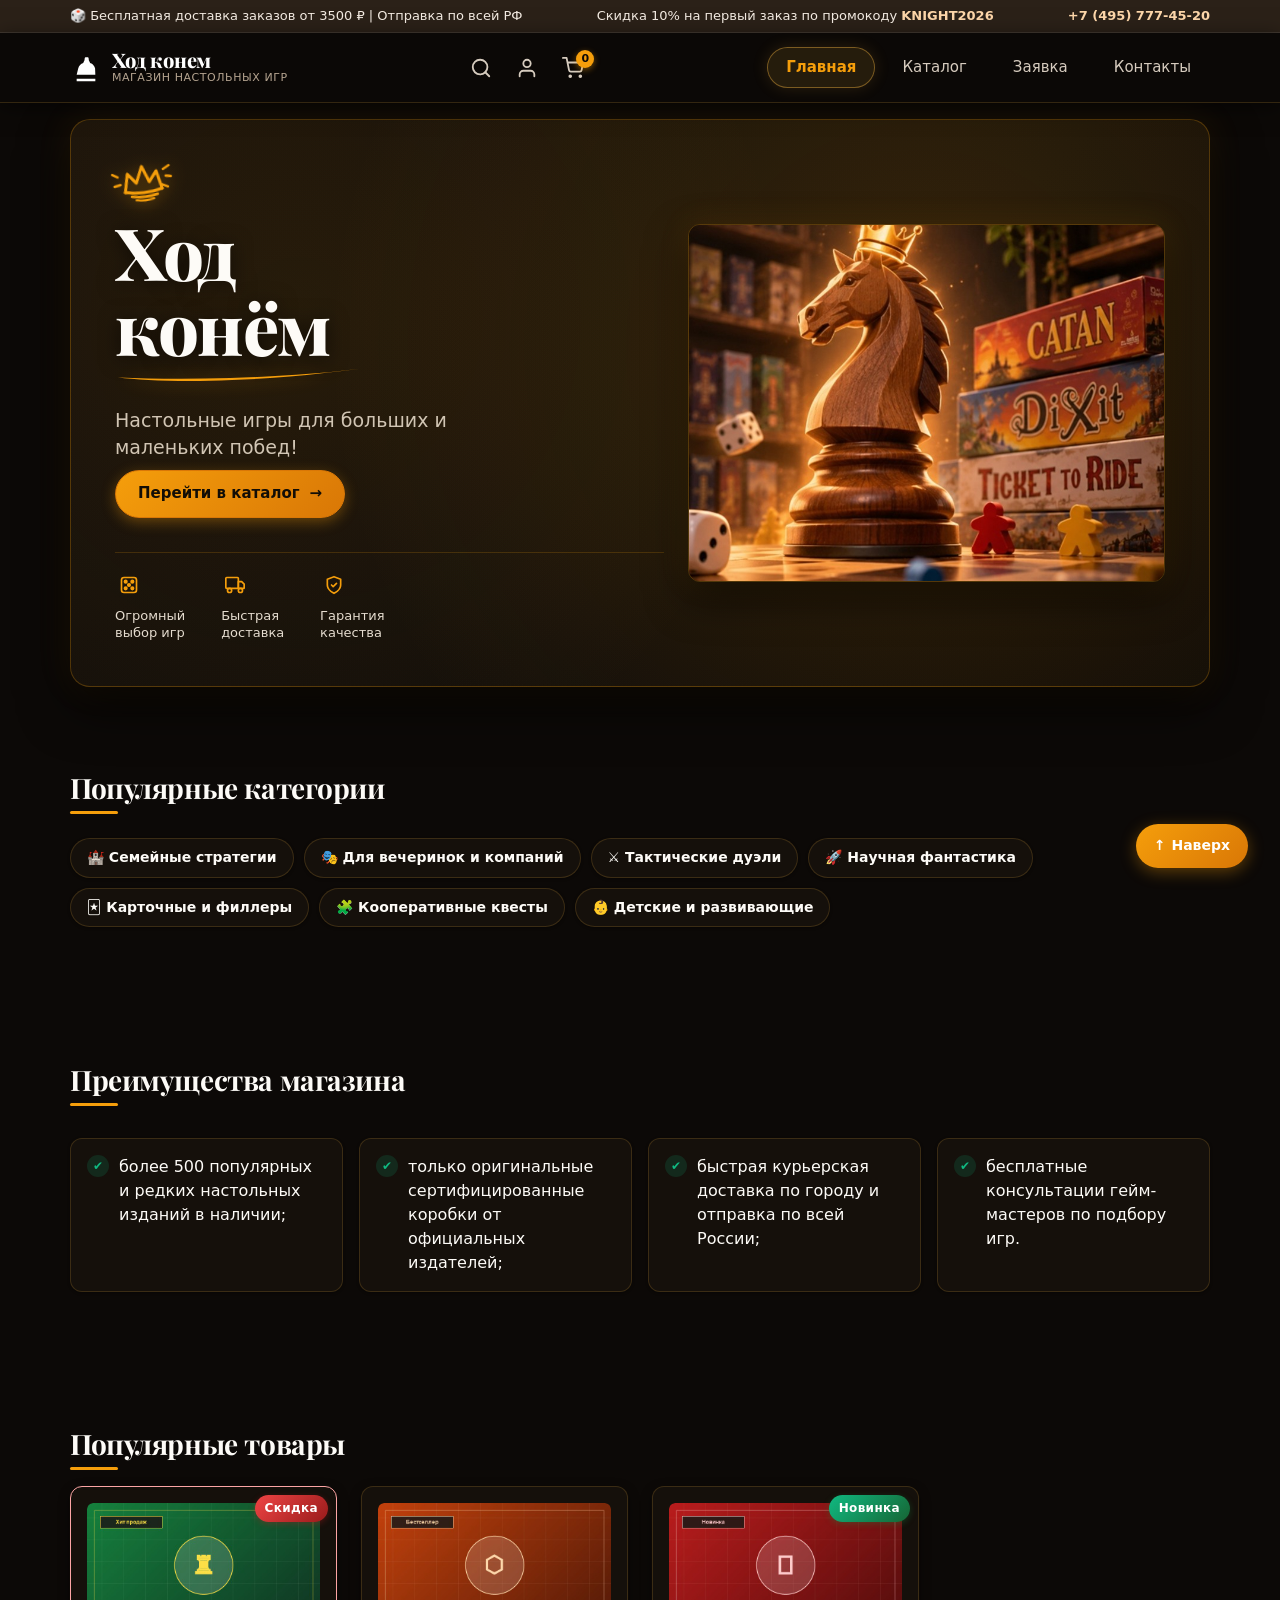
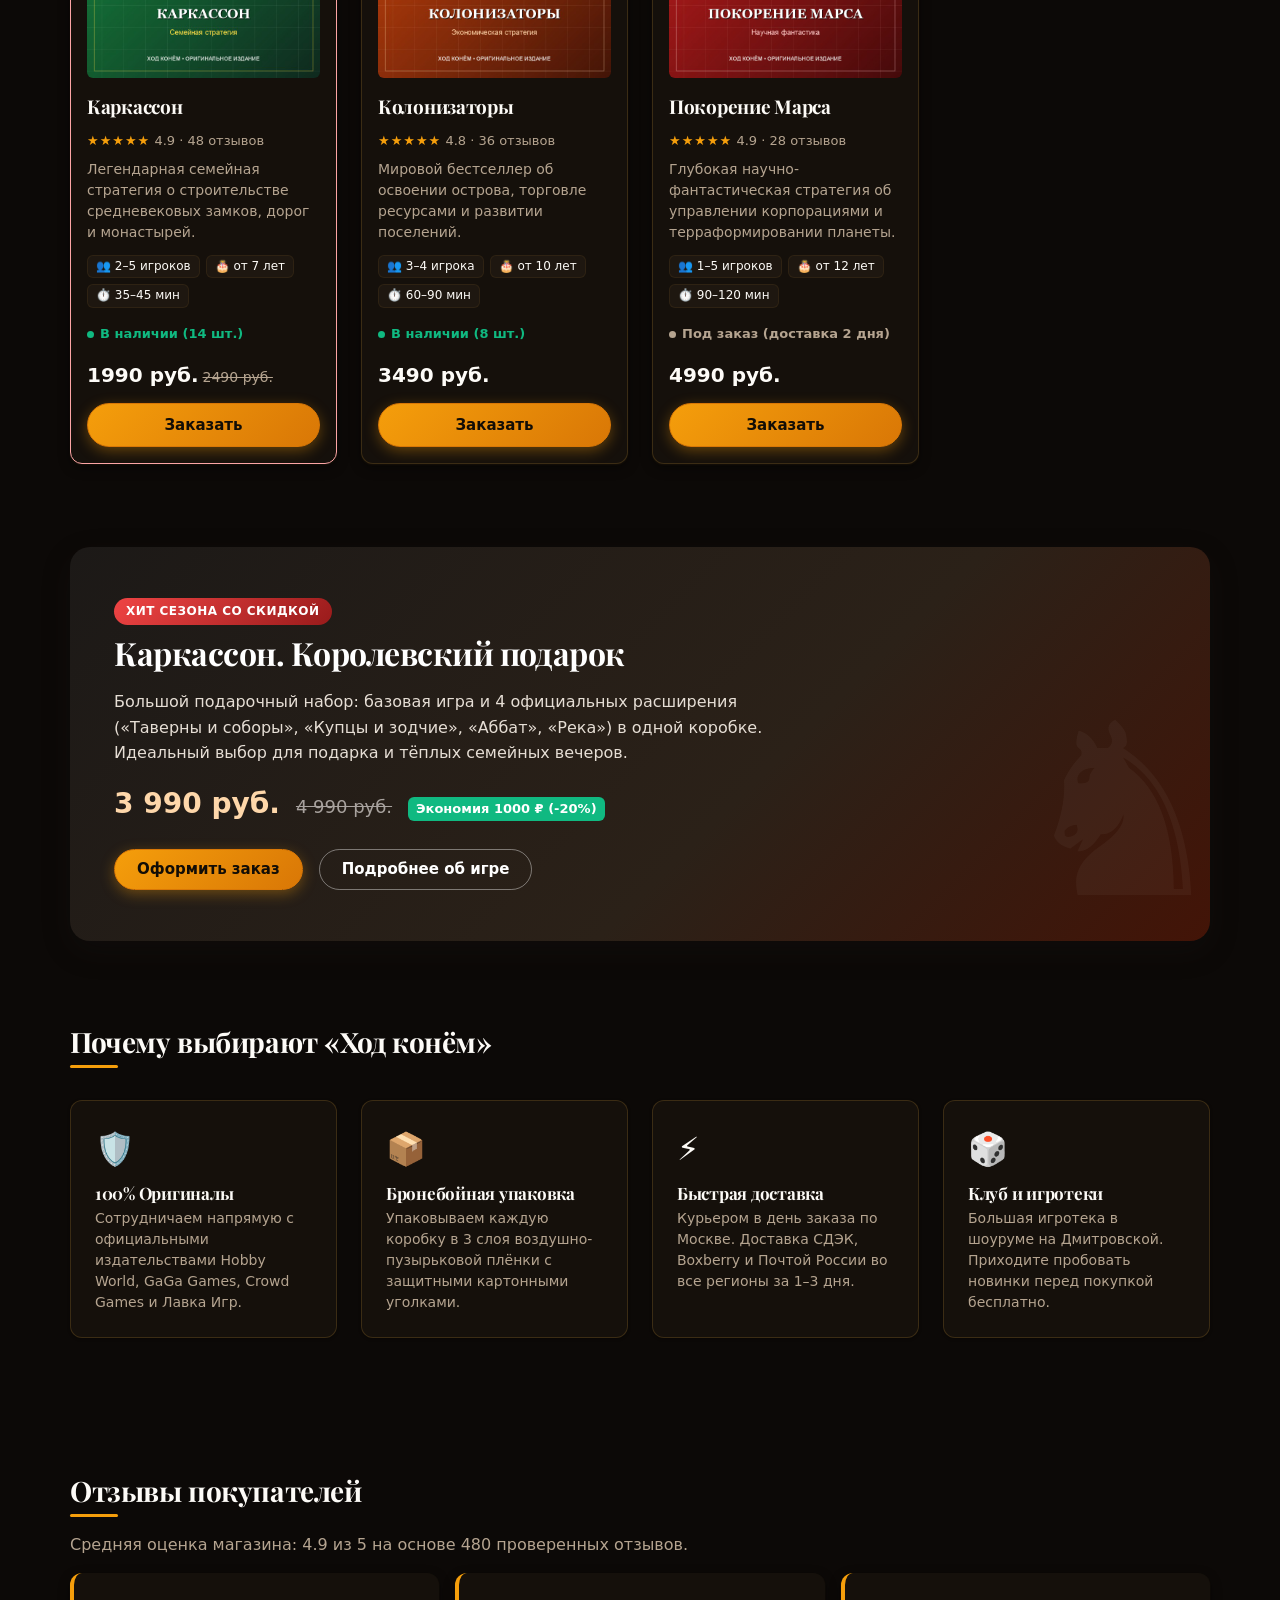
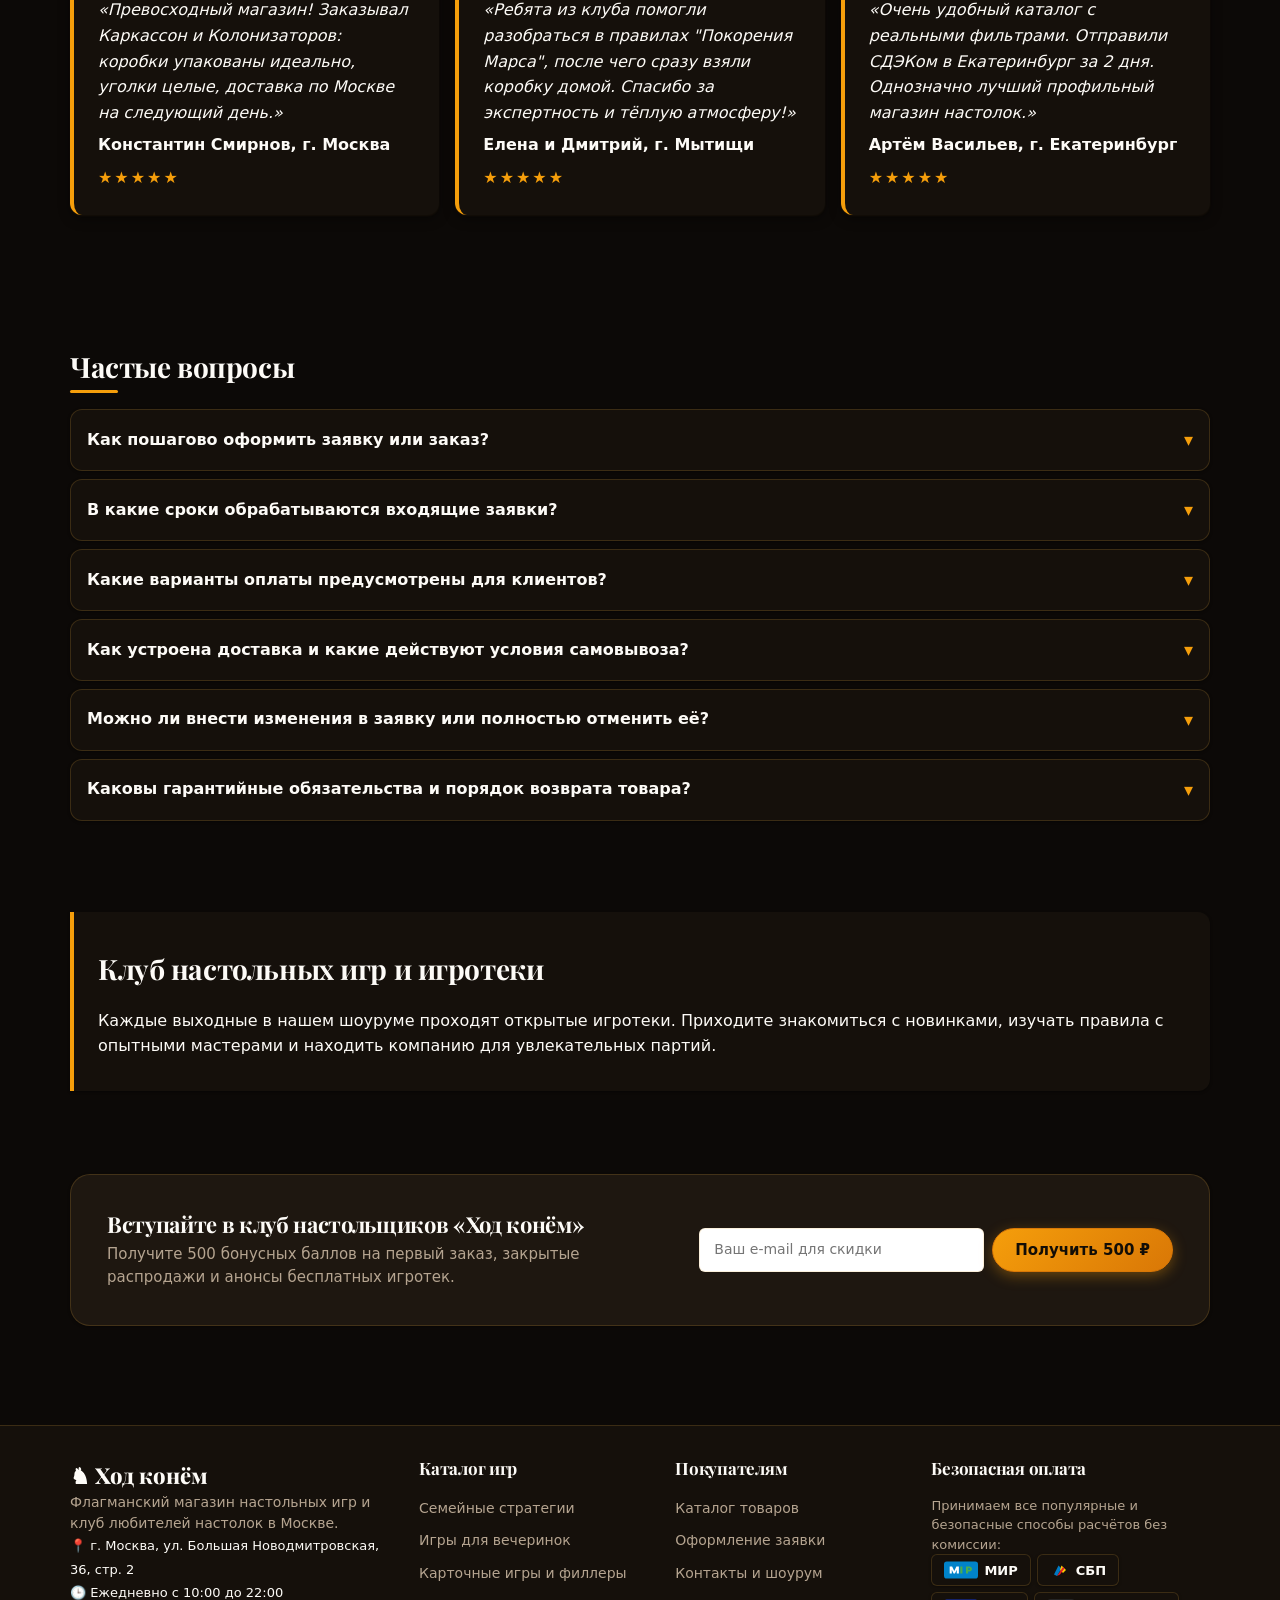
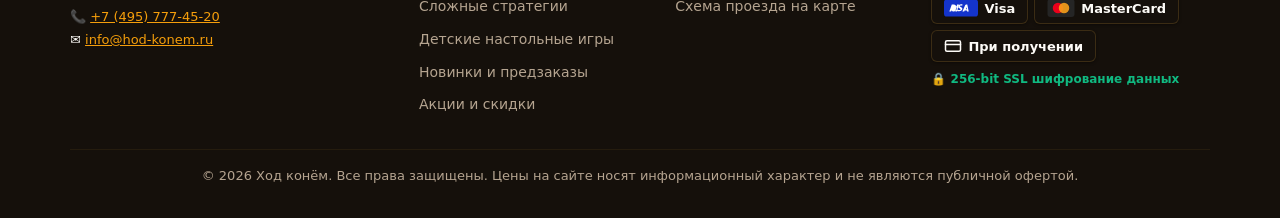
==== commit eadd5c02: "feat: match concept mockup layout with unified header, custom crown doodle, swoosh typography, and G" ====
--- a/index.html
+++ b/index.html
@@ -9,6 +9,9 @@
   <meta property="og:title" content="Ход конём — интернет-магазин настольных игр">
   <meta property="og:description" content="Широкий выбор оригинальных настольных игр: мировые хиты, свежие новинки, аксессуары и клуб игротек в Москве.">
   <meta property="og:image" content="https://MinonLoL.github.io/kr3-responsive-shop/images/preview.jpg">
+  <link rel="preconnect" href="https://fonts.googleapis.com">
+  <link rel="preconnect" href="https://fonts.gstatic.com" crossorigin>
+  <link href="https://fonts.googleapis.com/css2?family=Playfair+Display:ital,wght@0,700;0,800;0,900;1,700&family=Plus+Jakarta+Sans:wght@400;500;600;700&display=swap" rel="stylesheet">
   <link rel="stylesheet" href="css/style.css">
   <link rel="stylesheet" href="css/responsive.css">
   <script src="js/main.js" defer></script>
@@ -25,36 +28,15 @@
 
   <header class="site-header" id="top">
     <div class="site-header__inner">
-      <!-- Верхний ряд: Логотип, Поиск, Быстрые действия -->
-      <div class="site-header__top-row">
-        <a class="site-header__logo" href="index.html">
-          Ход конём
+      <a class="site-header__logo" href="index.html">
+        <svg class="site-header__logo-icon" width="32" height="32" viewBox="0 0 24 24" fill="currentColor" aria-hidden="true">
+          <path d="M19 22H5v-2h14v2M17.5 12c-.3 0-.5-.2-.5-.5 0-1.1-.9-2-2-2-.3 0-.5-.2-.5-.5s.2-.5.5-.5c1.7 0 3 1.3 3 3 0 .3-.2.5-.5.5M19 17H5l1.2-4.8c.5-1.9 1.9-3.4 3.7-4l.6-1.2C10.8 6.4 11 5.7 11 5c0-.6.4-1 1-1h1c.6 0 1 .4 1 1 0 .7.2 1.4.5 2l.6 1.2c1.8.6 3.2 2.1 3.7 4L19 17z"/>
+        </svg>
+        <span class="site-header__logo-text">
+          <span class="site-header__brand">Ход конем</span>
           <span class="site-header__tagline">Магазин настольных игр</span>
-        </a>
-
-        <div class="site-header__search" role="search">
-          <label class="visually-hidden" for="site-search">Поиск по каталогу настольных игр</label>
-          <input class="site-header__search-input" id="site-search" type="search" placeholder="Поиск игры, жанра или механики...">
-          <button class="site-header__search-btn" type="button" aria-label="Найти">🔍</button>
-        </div>
-
-        <div class="site-header__actions">
-          <a class="header-action" href="contacts.html" title="Контакты и шоурум">
-            <span class="header-action__icon" aria-hidden="true">📞</span>
-            <span class="header-action__text">
-              <span class="header-action__sub">10:00–22:00</span>
-              <span class="header-action__main">+7 (495) 777-45-20</span>
-            </span>
-          </a>
-          <a class="header-action header-action--cart" href="order.html" title="Перейти к оформлению заказа">
-            <span class="header-action__icon" aria-hidden="true">🛒</span>
-            <span class="header-action__text">
-              <span class="header-action__sub">Быстрый заказ</span>
-              <span class="header-action__main">Корзина</span>
-            </span>
-          </a>
-        </div>
-      </div>
+        </span>
+      </a>
 
       <!-- Главная навигация: 4 полные страницы без якорей -->
       <nav class="site-nav" aria-label="Основная навигация">
@@ -73,6 +55,29 @@
           </li>
         </ul>
       </nav>
+
+      <div class="site-header__actions">
+        <a class="header-action-icon" href="catalog.html" aria-label="Поиск по каталогу" title="Поиск">
+          <svg width="22" height="22" viewBox="0 0 24 24" fill="none" stroke="currentColor" stroke-width="2" stroke-linecap="round" stroke-linejoin="round">
+            <circle cx="11" cy="11" r="8"></circle>
+            <line x1="21" y1="21" x2="16.65" y2="16.65"></line>
+          </svg>
+        </a>
+        <a class="header-action-icon" href="contacts.html" aria-label="Контакты и шоурум" title="Контакты и шоурум">
+          <svg width="22" height="22" viewBox="0 0 24 24" fill="none" stroke="currentColor" stroke-width="2" stroke-linecap="round" stroke-linejoin="round">
+            <path d="M20 21v-2a4 4 0 0 0-4-4H8a4 4 0 0 0-4 4v2"></path>
+            <circle cx="12" cy="7" r="4"></circle>
+          </svg>
+        </a>
+        <a class="header-action-icon header-action-icon--cart" href="order.html" aria-label="Корзина: 0 товаров" title="Корзина">
+          <svg width="22" height="22" viewBox="0 0 24 24" fill="none" stroke="currentColor" stroke-width="2" stroke-linecap="round" stroke-linejoin="round">
+            <circle cx="9" cy="21" r="1"></circle>
+            <circle cx="20" cy="21" r="1"></circle>
+            <path d="M1 1h4l2.68 13.39a2 2 0 0 0 2 1.61h9.72a2 2 0 0 0 2-1.61L23 6H6"></path>
+          </svg>
+          <span class="header-cart-badge" aria-hidden="true">0</span>
+        </a>
+      </div>
     </div>
   </header>
 
@@ -81,17 +86,25 @@
     <section class="hero">
       <div class="hero__content">
         <div class="hero__badge" aria-hidden="true">
-          <svg width="48" height="34" viewBox="0 0 48 36" fill="none">
-            <path d="M4 30h40M6 28l4-18 9 9 5-13 5 13 9-9 4 18H6z" stroke="#f59e0b" stroke-width="2.5" stroke-linecap="round" stroke-linejoin="round"/>
-            <circle cx="10" cy="10" r="2.5" fill="#f59e0b"/>
-            <circle cx="24" cy="6" r="2.5" fill="#f59e0b"/>
-            <circle cx="38" cy="10" r="2.5" fill="#f59e0b"/>
+          <svg class="hero__crown-svg" width="60" height="42" viewBox="0 0 60 42" fill="none" xmlns="http://www.w3.org/2000/svg">
+            <path d="M6 14L1 11" stroke="#f59e0b" stroke-width="2.5" stroke-linecap="round"/>
+            <path d="M8 22L2 23" stroke="#f59e0b" stroke-width="2.5" stroke-linecap="round"/>
+            <path d="M52 11L58 8" stroke="#f59e0b" stroke-width="2.5" stroke-linecap="round"/>
+            <path d="M54 18L59 19" stroke="#f59e0b" stroke-width="2.5" stroke-linecap="round"/>
+            <path d="M49 26L55 29" stroke="#f59e0b" stroke-width="2.5" stroke-linecap="round"/>
+            <path d="M12 30L16 12L24 22L31 6L37 22L45 12L49 30" stroke="#f59e0b" stroke-width="3" stroke-linecap="round" stroke-linejoin="round"/>
+            <path d="M12 30C24 33 37 33 49 30" stroke="#f59e0b" stroke-width="3" stroke-linecap="round"/>
+            <path d="M18 35C27 37 36 37 44 35" stroke="#f59e0b" stroke-width="2.5" stroke-linecap="round"/>
+            <path d="M22 39C28 40.5 34 40.5 40 39" stroke="#f59e0b" stroke-width="2" stroke-linecap="round"/>
           </svg>
         </div>
 
         <h1 class="hero__title">
-          Ход конём
-          <span class="hero__swoosh" aria-hidden="true"></span>
+          <span class="hero__title-line">Ход</span>
+          <span class="hero__title-line hero__title-line--second">конём</span>
+          <svg class="hero__swoosh" viewBox="0 0 260 20" fill="none" xmlns="http://www.w3.org/2000/svg" aria-hidden="true">
+            <path d="M3 13C45 18 135 20 255 4C175 14 75 16 3 13Z" fill="#f59e0b"/>
+          </svg>
         </h1>
 
         <p class="hero__subtitle">
@@ -116,7 +129,7 @@
                 <circle cx="16" cy="16" r="1.5" fill="#f59e0b"></circle>
               </svg>
             </div>
-            <span class="hero__feature-text">Огромный выбор игр</span>
+            <span class="hero__feature-text">Огромный<br>выбор игр</span>
           </div>
 
           <div class="hero__feature">
@@ -128,7 +141,7 @@
                 <circle cx="18.5" cy="18.5" r="2.5"></circle>
               </svg>
             </div>
-            <span class="hero__feature-text">Быстрая доставка</span>
+            <span class="hero__feature-text">Быстрая<br>доставка</span>
           </div>
 
           <div class="hero__feature">
@@ -138,7 +151,7 @@
                 <polyline points="9 12 11 14 15 10"></polyline>
               </svg>
             </div>
-            <span class="hero__feature-text">Гарантия качества</span>
+            <span class="hero__feature-text">Гарантия<br>качества</span>
           </div>
         </div>
       </div>
--- a/css/style.css
+++ b/css/style.css
@@ -2,6 +2,8 @@
    Ход конём — интернет-магазин настольных игр
    Основной файл стилей (style.css)
    ========================================================================== */
+
+@import url('https://fonts.googleapis.com/css2?family=Playfair+Display:ital,wght@0,700;0,800;0,900;1,700&family=Plus+Jakarta+Sans:wght@400;500;600;700&display=swap');
 
 /* ===============================
    1. Переменные проекта (Design Tokens)
@@ -161,8 +163,8 @@
   position: sticky;
   top: 0;
   z-index: 100;
-  padding: var(--space-sm) var(--space-lg);
-  background-color: rgba(14, 10, 7, 0.92);
+  padding: 12px var(--space-lg);
+  background-color: rgba(12, 9, 7, 0.94);
   backdrop-filter: blur(12px);
   border-bottom: 1px solid var(--color-border);
   box-shadow: 0 4px 20px rgba(0, 0, 0, 0.5);
@@ -171,40 +173,103 @@
 .site-header__inner {
   max-width: var(--container-width);
   margin: 0 auto;
-}
-
-/* Фирменный логотип с символом шахматного коня */
+  display: flex;
+  align-items: center;
+  justify-content: space-between;
+  gap: 20px;
+}
+
+/* Фирменный логотип с символом шахматного коня как на макете */
 .site-header__logo {
   display: inline-flex;
   align-items: center;
   gap: 12px;
+  text-decoration: none;
+  color: var(--color-text);
+  flex-shrink: 0;
+}
+
+.site-header__logo-icon {
+  width: 32px;
+  height: 32px;
+  color: #ffffff;
+  flex-shrink: 0;
+  transition: transform var(--transition), color var(--transition);
+}
+
+.site-header__logo:hover .site-header__logo-icon {
+  transform: rotate(-8deg) scale(1.08);
+  color: var(--color-primary);
+}
+
+.site-header__logo-text {
+  display: flex;
+  flex-direction: column;
+}
+
+.site-header__brand {
   font-family: var(--font-heading);
-  font-size: 22px;
+  font-size: 20px;
   font-weight: 800;
-  letter-spacing: -0.02em;
-  text-decoration: none;
-  color: var(--color-text);
-  transition: color var(--transition);
-}
-
-.site-header__logo::before {
-  content: "♞";
+  letter-spacing: -0.01em;
+  color: #ffffff;
+  line-height: 1.1;
+}
+
+.site-header__tagline {
+  font-family: var(--font-body);
+  font-size: 11px;
+  font-weight: 500;
+  color: #a89b8c;
+  letter-spacing: 0.04em;
+  text-transform: none;
+  margin-top: 2px;
+}
+
+/* Действия в шапке (поиск, профиль, корзина с бейджем) */
+.site-header__actions {
+  display: inline-flex;
+  align-items: center;
+  gap: 12px;
+  flex-shrink: 0;
+}
+
+.header-action-icon {
+  position: relative;
   display: inline-flex;
   align-items: center;
   justify-content: center;
   width: 38px;
   height: 38px;
-  background: linear-gradient(135deg, #f59e0b, #d97706);
-  color: #120d06;
+  color: #d6cbbe;
   border-radius: 50%;
-  font-size: 22px;
+  text-decoration: none;
+  transition: all var(--transition);
+}
+
+.header-action-icon:hover {
+  color: var(--color-primary);
+  background-color: rgba(245, 158, 11, 0.12);
+  transform: translateY(-1px);
+}
+
+.header-cart-badge {
+  position: absolute;
+  top: 1px;
+  right: -2px;
+  display: inline-flex;
+  align-items: center;
+  justify-content: center;
+  min-width: 18px;
+  height: 18px;
+  padding: 0 4px;
+  border-radius: var(--radius-full);
+  background-color: var(--color-primary);
+  color: #0c0907;
+  font-size: 11px;
+  font-weight: 800;
   line-height: 1;
-  box-shadow: 0 2px 12px rgba(245, 158, 11, 0.4);
-  transition: transform var(--transition);
-}
-
-.site-header__logo:hover::before {
-  transform: rotate(-10deg) scale(1.1);
+  box-shadow: 0 2px 6px rgba(245, 158, 11, 0.45);
 }
 
 /* Навигация в стиле pill-меню из макета */
@@ -215,7 +280,7 @@
   align-items: center;
   gap: 8px;
   padding: 0;
-  margin: var(--space-sm) 0 0;
+  margin: 0;
   list-style: none;
 }
 
@@ -226,7 +291,7 @@
 .site-nav__link {
   display: inline-flex;
   align-items: center;
-  padding: 8px 20px;
+  padding: 8px 18px;
   color: #d6cbbe;
   font-size: 15px;
   font-weight: 500;
@@ -277,58 +342,85 @@
 
 /* Главный hero-баннер в точности по стилю присланного макета */
 .hero {
+  position: relative;
   max-width: var(--container-width);
   margin: 0 auto var(--space-xl);
-  padding: clamp(24px, 4vw, 48px);
-  background: radial-gradient(circle at 75% 35%, rgba(245, 158, 11, 0.12) 0%, transparent 60%),
+  padding: clamp(28px, 4vw, 52px);
+  background: radial-gradient(circle at 75% 40%, rgba(245, 158, 11, 0.16) 0%, transparent 65%),
+              radial-gradient(circle at 20% 35%, rgba(245, 158, 11, 0.08) 0%, transparent 50%),
               linear-gradient(135deg, #18120b 0%, #120e0a 60%, #0c0907 100%);
-  border: 1px solid rgba(245, 158, 11, 0.22);
+  border: 1px solid rgba(245, 158, 11, 0.25);
   border-radius: var(--radius-lg);
-  box-shadow: 0 20px 50px rgba(0, 0, 0, 0.6), 0 0 35px rgba(245, 158, 11, 0.08);
+  box-shadow: 0 20px 50px rgba(0, 0, 0, 0.65), 0 0 35px rgba(245, 158, 11, 0.1);
+  overflow: hidden;
 }
 
 .hero__content {
   display: flex;
   flex-direction: column;
   justify-content: center;
-  gap: var(--space-sm);
+  align-items: flex-start;
+  gap: 0;
 }
 
 .hero__badge {
   display: inline-flex;
   align-items: center;
-  margin-bottom: var(--space-xs);
+  transform: rotate(-7deg);
+  transform-origin: bottom left;
+  margin-bottom: 2px;
+  filter: drop-shadow(0 2px 8px rgba(245, 158, 11, 0.4));
+}
+
+.hero__crown-svg {
+  display: block;
+  overflow: visible;
 }
 
 .hero__title {
+  display: flex;
+  flex-direction: column;
+  align-items: flex-start;
   font-family: var(--font-heading);
-  font-size: clamp(38px, 6vw, 68px);
-  line-height: 1.05;
+  font-size: clamp(44px, 6.5vw, 76px);
+  line-height: 0.95;
   font-weight: 800;
   color: #fdfbf7;
-  letter-spacing: -0.01em;
-  margin: 0 0 var(--space-xs);
+  letter-spacing: -0.02em;
+  margin: 0 0 16px;
+  text-shadow: 0 2px 20px rgba(0, 0, 0, 0.6);
+}
+
+.hero__title-line {
+  display: block;
+}
+
+.hero__title-line--second {
+  position: relative;
+  margin-top: 4px;
 }
 
 .hero__swoosh {
   display: block;
-  width: 140px;
-  height: 4px;
-  background: linear-gradient(90deg, #f59e0b 0%, #d97706 60%, transparent 100%);
-  border-radius: 9999px;
-  margin-top: 10px;
+  width: clamp(160px, 22vw, 250px);
+  height: auto;
+  margin-top: 4px;
+  filter: drop-shadow(0 2px 8px rgba(245, 158, 11, 0.45));
 }
 
 .hero__subtitle {
-  font-size: clamp(16px, 2.2vw, 20px);
+  font-size: clamp(16px, 1.8vw, 19px);
   color: #d1c5b4;
-  line-height: 1.5;
-  margin: var(--space-sm) 0 var(--space-lg);
-  max-width: 480px;
+  line-height: 1.45;
+  margin: 0 0 22px;
+  max-width: 440px;
 }
 
 .hero__actions {
-  margin-bottom: var(--space-xl);
+  display: flex;
+  align-items: center;
+  gap: 12px;
+  margin-bottom: 26px;
 }
 
 .hero__cta-btn {
@@ -336,42 +428,53 @@
   align-items: center;
   gap: 10px;
   padding: 14px 34px;
-  font-size: 17px;
-  font-weight: 700;
-  box-shadow: 0 8px 24px rgba(245, 158, 11, 0.38);
+  font-size: 16px;
+  font-weight: 700;
+  color: #140d06;
+  background: linear-gradient(135deg, #f59e0b 0%, #e5a93c 50%, #d97706 100%);
+  border-radius: var(--radius-full);
+  box-shadow: 0 8px 24px rgba(245, 158, 11, 0.4);
+  transition: all var(--transition);
+}
+
+.hero__cta-btn:hover {
+  transform: translateY(-2px);
+  box-shadow: 0 12px 32px rgba(245, 158, 11, 0.55);
+  color: #0c0907;
 }
 
 .hero__features {
   display: flex;
   flex-wrap: wrap;
-  gap: var(--space-md) var(--space-lg);
-  padding-top: var(--space-md);
-  border-top: 1px solid rgba(245, 158, 11, 0.15);
+  align-items: flex-start;
+  gap: 20px clamp(16px, 2.8vw, 36px);
+  padding-top: 18px;
+  border-top: 1px solid rgba(245, 158, 11, 0.18);
+  width: 100%;
 }
 
 .hero__feature {
-  display: inline-flex;
-  align-items: center;
+  display: flex;
+  flex-direction: column;
+  align-items: flex-start;
   gap: 8px;
 }
 
 .hero__feature-icon {
-  display: inline-flex;
+  display: flex;
   align-items: center;
   justify-content: center;
-  width: 32px;
-  height: 32px;
-  border-radius: 50%;
-  background: rgba(245, 158, 11, 0.12);
-  border: 1px solid rgba(245, 158, 11, 0.25);
+  width: 28px;
+  height: 28px;
+  color: #f59e0b;
   flex-shrink: 0;
 }
 
 .hero__feature-text {
-  font-size: 14px;
+  font-size: 13px;
   font-weight: 500;
+  line-height: 1.35;
   color: #e5dccf;
-  white-space: nowrap;
 }
 
 .hero__image {
@@ -514,7 +617,12 @@
 
 .product-card__button {
   margin-top: auto;
-  align-self: flex-start;
+  width: 100%;
+  justify-content: center;
+  padding: 11px 16px;
+  font-size: 15px;
+  font-weight: 700;
+  border-radius: var(--radius-full);
 }
 
 /* Теги характеристик настольной игры в карточке */
@@ -802,13 +910,15 @@
 
 .catalog-filters__actions {
   display: flex;
-  flex-wrap: wrap;
-  gap: var(--space-sm);
-  margin-top: var(--space-xs);
+  gap: 10px;
+  margin-top: var(--space-sm);
 }
 
 .catalog-filters__actions .button {
-  flex: 1 1 auto;
+  flex: 1 1 0;
+  justify-content: center;
+  padding: 10px 14px;
+  font-size: 14px;
 }
 
 .catalog-products {
@@ -948,8 +1058,15 @@
 
 .order-form__actions {
   display: flex;
-  gap: 12px;
   margin-top: var(--space-lg);
+}
+
+.order-form__actions .button {
+  width: 100%;
+  padding: 13px 24px;
+  font-size: 16px;
+  font-weight: 700;
+  justify-content: center;
 }
 
 .order-form--page {
@@ -1100,19 +1217,45 @@
   display: flex;
   flex-wrap: wrap;
   align-items: center;
-  gap: var(--space-md);
-  margin-bottom: var(--space-md);
+  gap: 12px;
+  margin: var(--space-md) 0 var(--space-lg);
+  padding: 16px;
+  background-color: var(--color-surface);
+  border: 1px solid var(--color-border);
+  border-radius: var(--radius-md);
+  box-shadow: var(--shadow-sm);
+}
+
+.product__buy label {
+  font-weight: 600;
+  font-size: 14px;
+  color: var(--color-muted);
 }
 
 .product__quantity {
-  width: 90px;
+  width: 72px;
   padding: 10px 12px;
   border: 1.5px solid var(--color-border);
-  border-radius: var(--radius-sm);
-  background-color: var(--color-surface);
+  border-radius: var(--radius-full);
+  background-color: var(--color-bg);
+  color: var(--color-text);
   font: inherit;
-  font-weight: 600;
+  font-weight: 700;
   text-align: center;
+}
+
+.product__buy .button--primary {
+  flex: 1 1 180px;
+  padding: 12px 24px;
+  font-size: 16px;
+  justify-content: center;
+}
+
+.product__buy .button--secondary {
+  flex: 0 1 auto;
+  padding: 12px 20px;
+  font-size: 15px;
+  justify-content: center;
 }
 
 .product__perks {
--- a/css/responsive.css
+++ b/css/responsive.css
@@ -60,108 +60,94 @@
    ========================================================================== */
 
 .site-header {
-  position: static;
-  padding: var(--space-md);
+  position: sticky;
+  top: 0;
+  z-index: 100;
+  padding: 10px 16px;
+  background-color: rgba(12, 9, 7, 0.94);
+  backdrop-filter: blur(12px);
   border-bottom: 1px solid var(--color-border);
 }
 
 .site-header__inner {
   display: flex;
-  flex-direction: column;
-  align-items: center;
+  flex-wrap: wrap;
+  align-items: center;
+  justify-content: space-between;
+  gap: 10px 16px;
 }
 
 .site-header__logo {
   display: inline-flex;
   align-items: center;
+  gap: 10px;
+  text-decoration: none;
+}
+
+.site-nav {
+  width: 100%;
+  order: 3;
+}
+
+.site-nav__list {
+  display: flex;
+  flex-wrap: nowrap;
+  overflow-x: auto;
+  -webkit-overflow-scrolling: touch;
+  gap: 6px;
+  padding: 2px 0 4px;
+  margin: 0;
+  list-style: none;
+  scrollbar-width: none;
+}
+
+.site-nav__list::-webkit-scrollbar {
+  display: none;
+}
+
+.site-nav__item {
+  flex-shrink: 0;
+  margin-bottom: 0;
+  width: auto;
+}
+
+.site-nav__link {
+  display: inline-flex;
+  align-items: center;
   justify-content: center;
-  gap: 10px;
-  text-align: center;
-  font-size: 21px;
-}
-
-.site-nav {
-  width: 100%;
-}
-
-.site-nav__list {
-  display: flex;
-  flex-direction: column;
-  gap: 6px;
-  padding: 0;
-  margin: var(--space-md) 0 0;
-  list-style: none;
-  width: 100%;
-}
-
-.site-nav__item {
-  margin-bottom: 0;
-  width: 100%;
-}
-
-.site-nav__link {
-  display: flex;
-  align-items: center;
-  justify-content: center;
-  width: 100%;
-  padding: 12px 16px;
-  text-align: center;
-  border-radius: var(--radius-sm);
-  min-height: 44px;
-  font-size: 15px;
-}
-
-@media (min-width: 768px) {
+  width: auto;
+  padding: 7px 14px;
+  border-radius: var(--radius-full);
+  min-height: 40px;
+  font-size: 14px;
+  white-space: nowrap;
+}
+
+@media (min-width: 900px) {
   .site-header {
-    position: sticky;
-    top: 0;
-    z-index: 100;
+    padding: 14px var(--space-lg);
   }
 
   .site-header__inner {
-    display: flex;
-    flex-direction: column;
-    align-items: center;
+    flex-wrap: nowrap;
+    justify-content: space-between;
+    gap: 20px;
   }
 
   .site-nav {
     width: auto;
+    order: 2;
   }
 
   .site-nav__list {
-    flex-direction: row;
-    flex-wrap: wrap;
-    justify-content: center;
-    gap: var(--space-sm);
-    width: auto;
-  }
-
-  .site-nav__item {
-    width: auto;
+    overflow-x: visible;
+    gap: 8px;
+    padding: 0;
   }
 
   .site-nav__link {
-    display: inline-flex;
-    width: auto;
-    padding: 8px 14px;
-    min-height: auto;
-  }
-}
-
-@media (min-width: 1024px) {
-  .site-header__inner {
-    flex-direction: row;
-    justify-content: space-between;
-    align-items: center;
-  }
-
-  .site-header__logo {
-    text-align: left;
-    justify-content: flex-start;
-  }
-
-  .site-nav__list {
-    margin: 0;
+    padding: 8px 18px;
+    font-size: 15px;
   }
 }
 
@@ -184,12 +170,15 @@
 
 .hero__title,
 .hero h1 {
+  display: flex;
+  flex-direction: column;
+  align-items: flex-start;
   font-family: var(--font-heading);
-  font-size: clamp(34px, 6vw, 62px);
-  line-height: 1.08;
-  margin: 0;
+  font-size: clamp(40px, 6.5vw, 72px);
+  line-height: 0.98;
+  margin: 0 0 14px;
   font-weight: 800;
-  letter-spacing: -0.01em;
+  letter-spacing: -0.02em;
 }
 
 .hero p {
@@ -197,15 +186,23 @@
 }
 
 .hero__subtitle {
-  font-size: clamp(16px, 2.2vw, 19px);
+  font-size: clamp(16px, 2vw, 19px);
   color: #d1c5b4;
-  line-height: 1.5;
-  margin: var(--space-xs) 0 var(--space-md);
+  line-height: 1.45;
+  margin: 0 0 20px;
+  max-width: 440px;
 }
 
 .hero .button {
   align-self: flex-start;
   min-height: 48px;
+}
+
+@media (max-width: 480px) {
+  .hero .button {
+    width: 100%;
+    justify-content: center;
+  }
 }
 
 .hero__picture {
@@ -254,6 +251,8 @@
 .product-card__button {
   margin-top: auto;
   min-height: 44px;
+  width: 100%;
+  justify-content: center;
 }
 
 @media (min-width: 640px) {
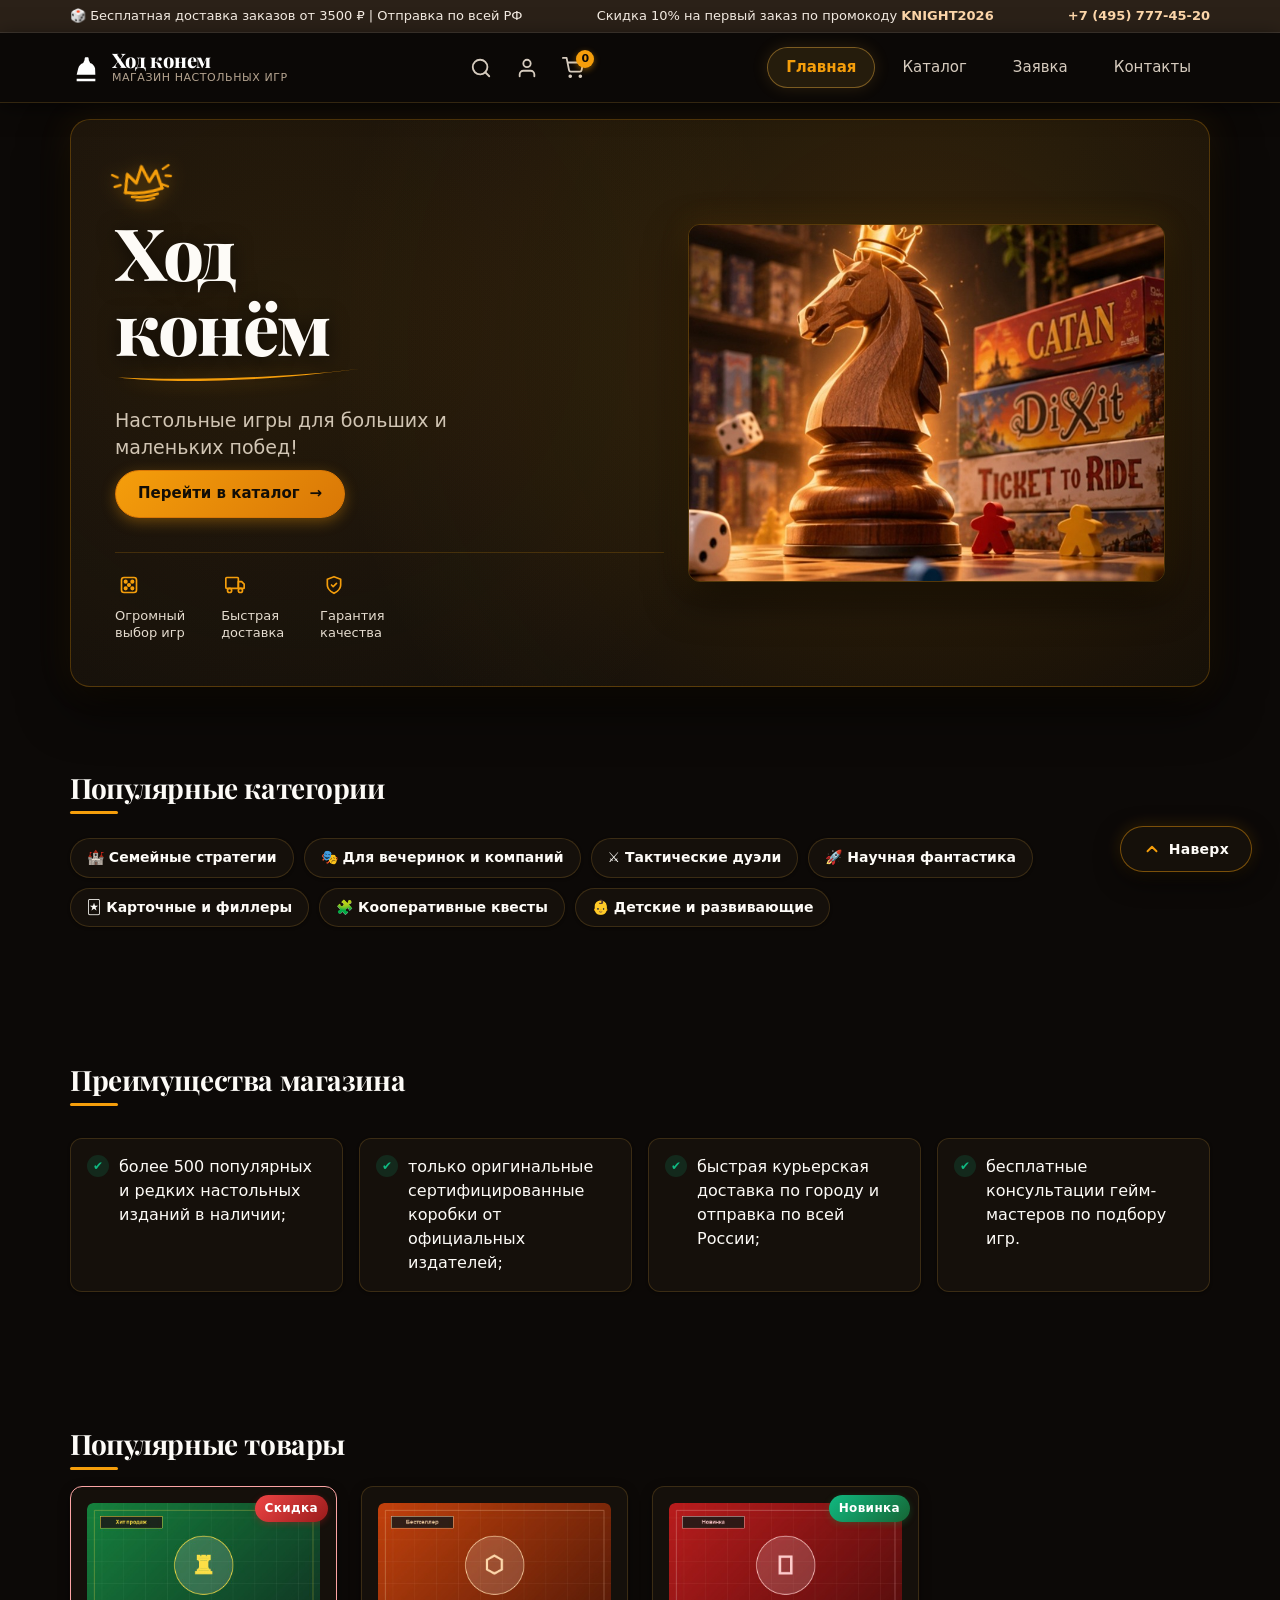
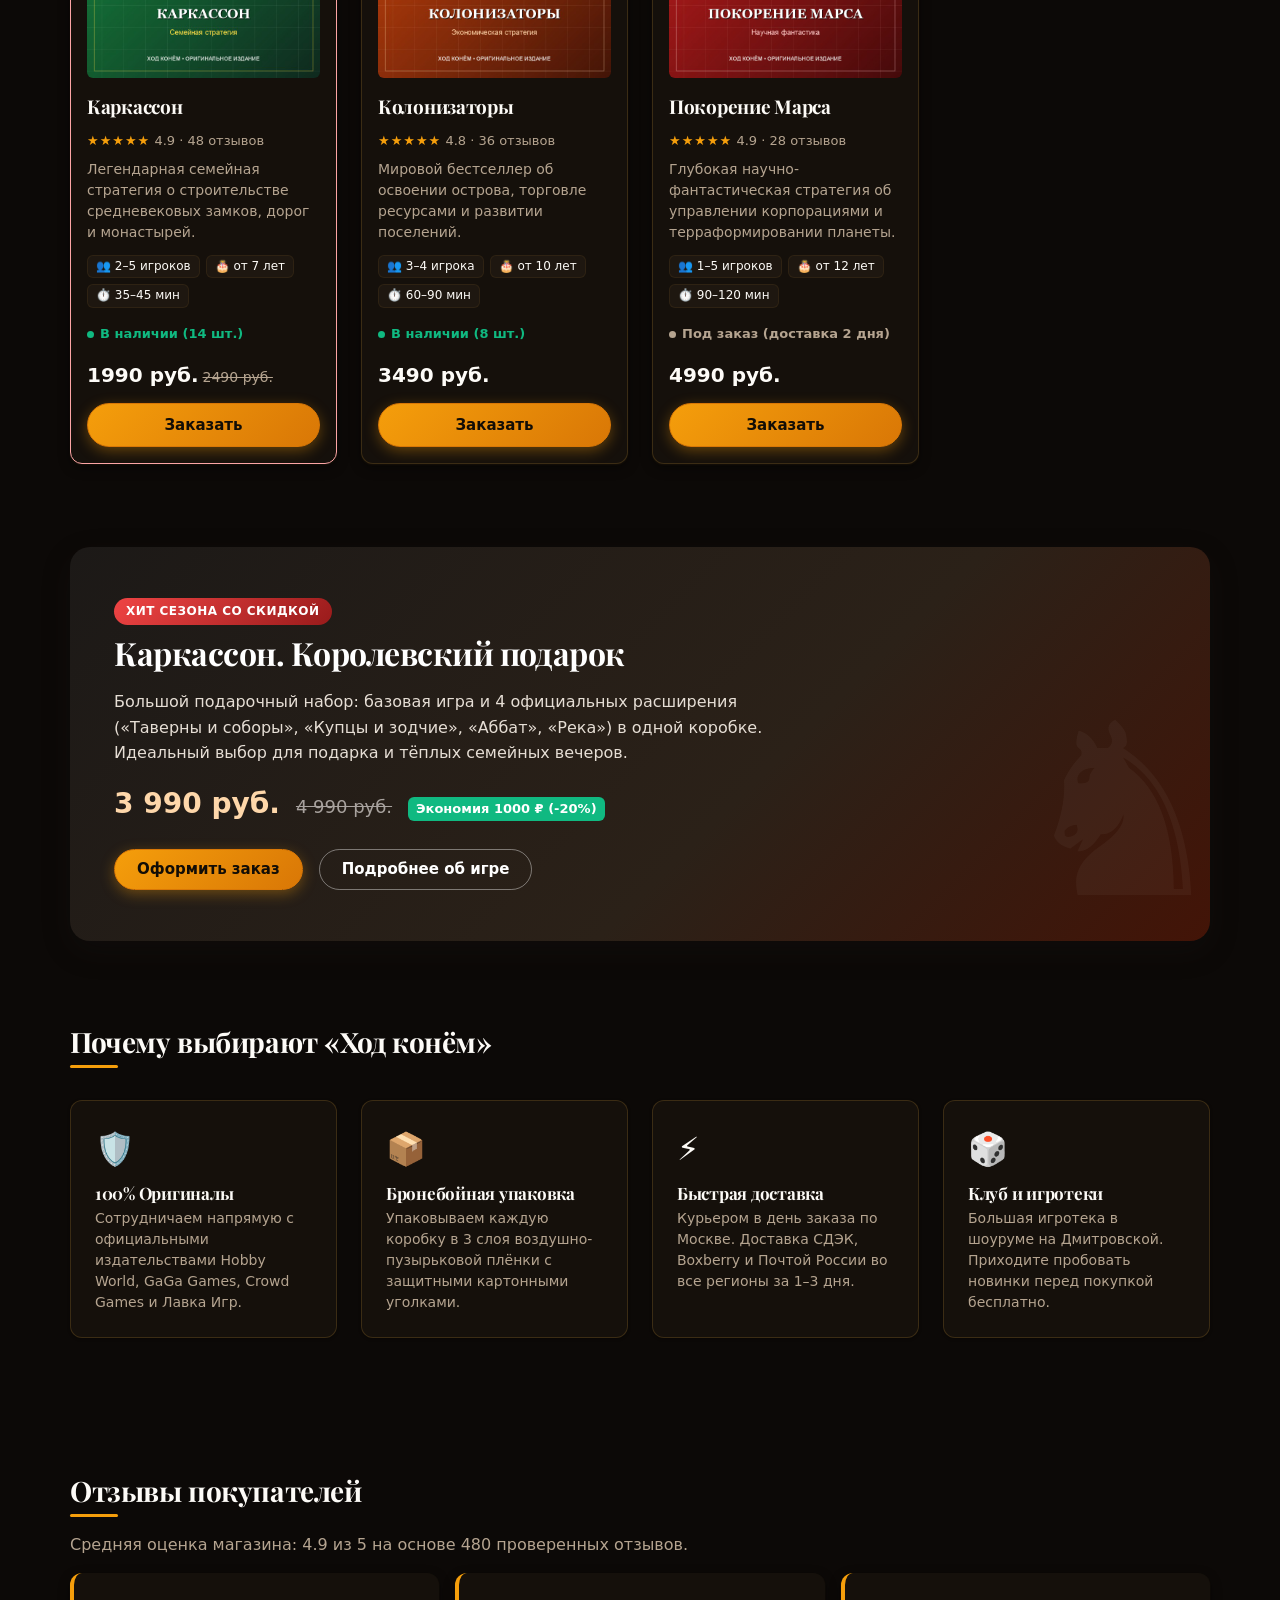
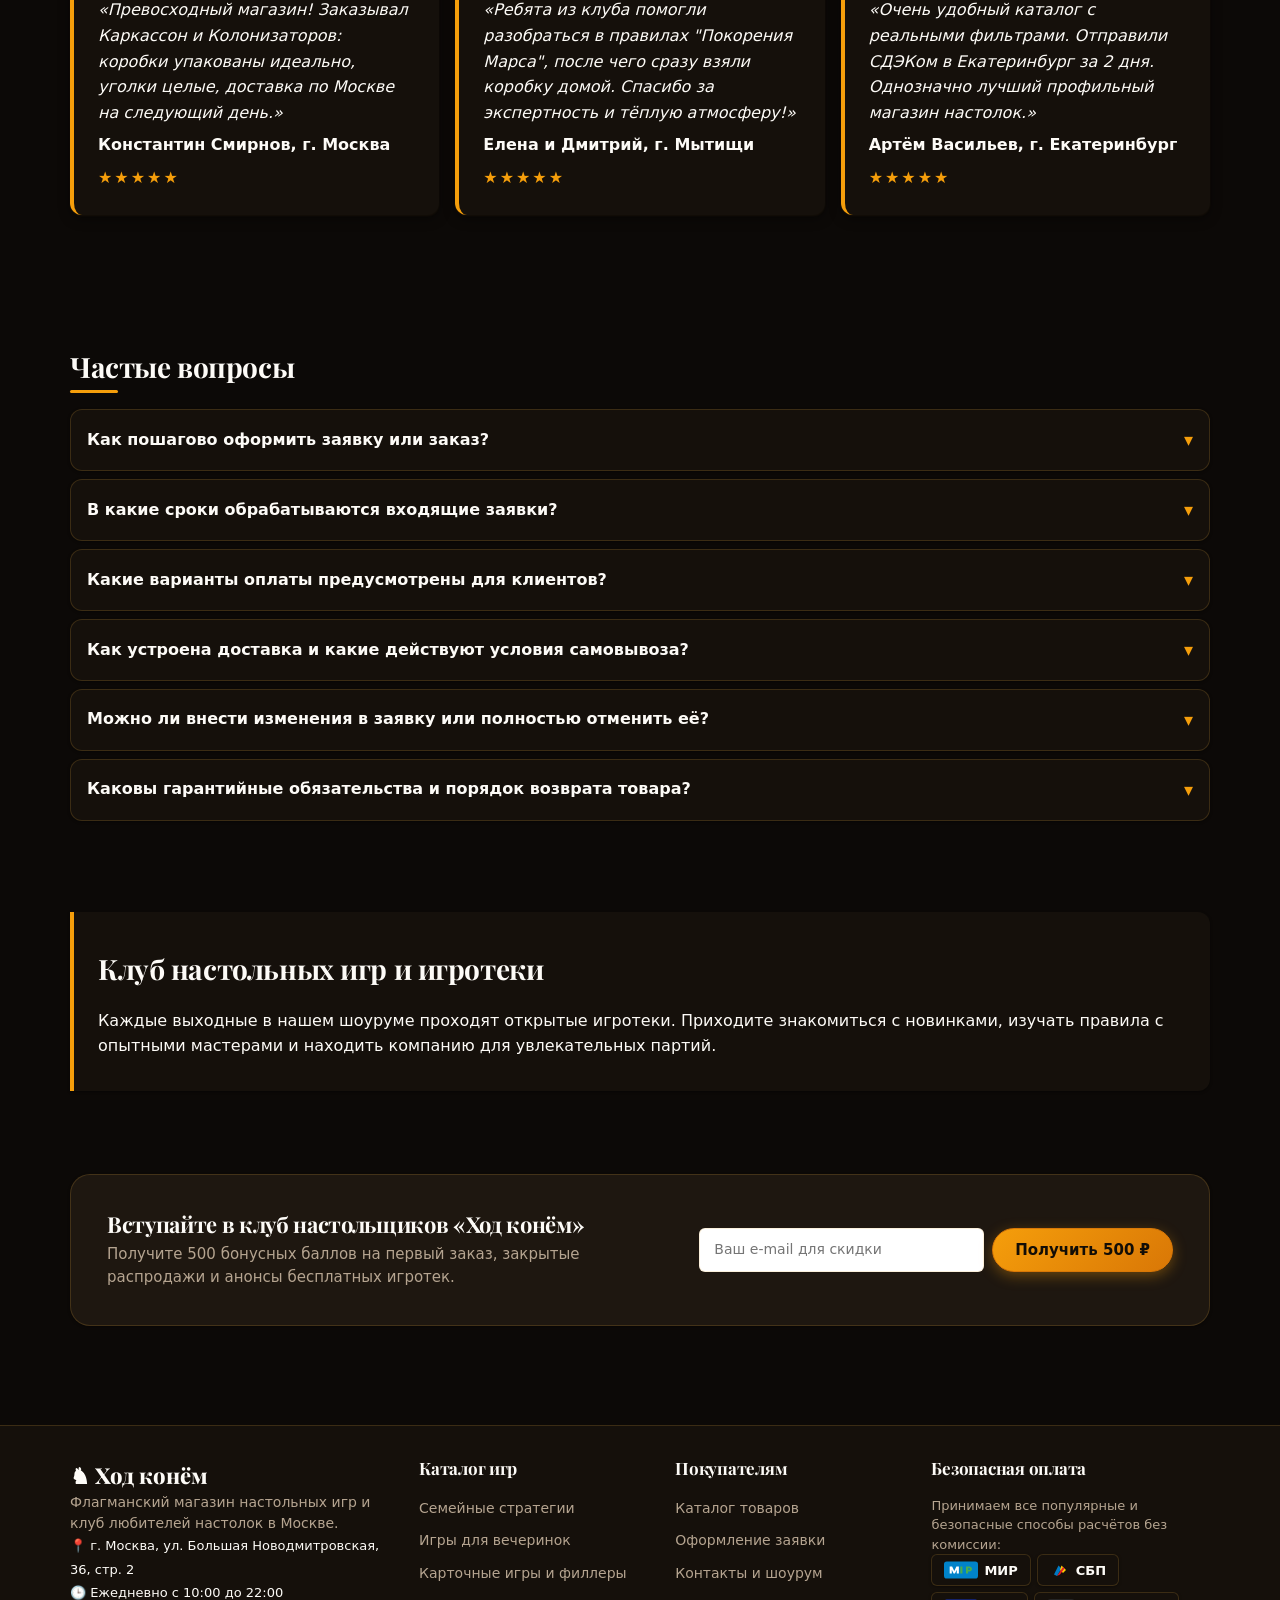
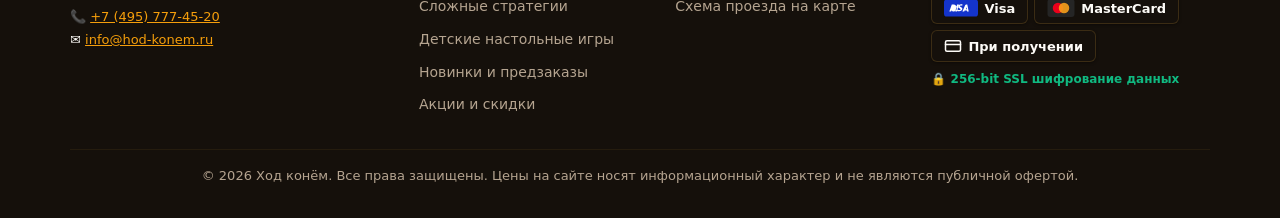
==== commit fb651c35: "style: fix dark form label contrast, inputs blending, and add themed svg to-top button" ====
--- a/index.html
+++ b/index.html
@@ -642,6 +642,11 @@
     Заказ успешно оформлен! Мы свяжемся с вами в течение 15 минут.
   </p>
 
-  <a class="to-top" href="#" onclick="window.scrollTo({top: 0, behavior: 'smooth'}); return false;">Наверх</a>
+  <a class="to-top" href="#" onclick="window.scrollTo({top: 0, behavior: 'smooth'}); return false;" aria-label="Вернуться наверх страницы" title="Наверх">
+    <svg class="to-top__icon" width="18" height="18" viewBox="0 0 24 24" fill="none" stroke="currentColor" stroke-width="2.5" stroke-linecap="round" stroke-linejoin="round" aria-hidden="true">
+      <path d="M18 15l-6-6-6 6"/>
+    </svg>
+    <span class="to-top__text">Наверх</span>
+  </a>
 </body>
 </html>
--- a/css/style.css
+++ b/css/style.css
@@ -152,6 +152,25 @@
 textarea:focus-visible {
   outline: 2px solid var(--color-primary);
   outline-offset: 3px;
+}
+
+/* Базовые стили доступности для форм и диалогов */
+input,
+select,
+textarea,
+button {
+  font-family: inherit;
+  color: var(--color-text);
+}
+
+label {
+  color: #f5ede2;
+  font-weight: 600;
+}
+
+dialog {
+  color: var(--color-text);
+  background-color: var(--color-surface);
 }
 
 /* ===============================
@@ -871,15 +890,15 @@
 .catalog-filters__group {
   margin: 0;
   padding: var(--space-md);
-  border: 1px solid var(--color-border-light);
+  border: 1px solid rgba(229, 169, 60, 0.2);
   border-radius: var(--radius-sm);
-  background-color: var(--color-surface-soft);
+  background-color: #1a130b;
 }
 
 .catalog-filters__legend {
   font-weight: 700;
   font-size: 14px;
-  color: var(--color-text);
+  color: #ffffff;
   padding: 0 4px;
 }
 
@@ -889,22 +908,31 @@
   gap: var(--space-sm);
   margin-bottom: var(--space-xs);
   font-size: 14px;
+  color: #e5dccf;
   cursor: pointer;
+  transition: color var(--transition);
+}
+
+.catalog-filters__label:hover {
+  color: var(--color-primary);
 }
 
 .catalog-filters__input[type="number"] {
   width: 100%;
   padding: 9px 12px;
-  border: 1.5px solid var(--color-border);
+  border: 1.5px solid rgba(229, 169, 60, 0.35);
   border-radius: var(--radius-sm);
-  background-color: var(--color-surface);
+  background-color: #201710;
+  color: #ffffff;
   font: inherit;
   font-size: 14px;
-  transition: border-color var(--transition);
+  transition: border-color var(--transition), background-color var(--transition);
 }
 
 .catalog-filters__input[type="number"]:focus {
+  background-color: #291f16;
   border-color: var(--color-primary);
+  box-shadow: 0 0 0 3px rgba(245, 158, 11, 0.25);
   outline: none;
 }
 
@@ -933,15 +961,15 @@
   gap: var(--space-md);
   margin-bottom: var(--space-md);
   padding: var(--space-sm) var(--space-md);
-  background-color: var(--color-surface);
-  border: 1px solid var(--color-border);
+  background-color: #17110a;
+  border: 1px solid rgba(229, 169, 60, 0.25);
   border-radius: var(--radius-sm);
 }
 
 .catalog-toolbar__count {
   margin: 0;
   font-size: 14px;
-  color: var(--color-muted);
+  color: #ded5c8;
 }
 
 .catalog-toolbar__sort {
@@ -949,21 +977,29 @@
   align-items: center;
   gap: var(--space-sm);
   font-size: 14px;
+  color: #f5ede2;
 }
 
 .catalog-toolbar__select {
-  padding: 7px 12px;
-  border: 1.5px solid var(--color-border);
+  padding: 8px 14px;
+  border: 1.5px solid rgba(229, 169, 60, 0.35);
   border-radius: var(--radius-sm);
-  background-color: var(--color-surface);
+  background-color: #201710;
+  color: #ffffff;
   font: inherit;
   font-size: 14px;
   cursor: pointer;
   transition: border-color var(--transition);
 }
 
+.catalog-toolbar__select option {
+  background-color: #1a130c;
+  color: #fdfbf7;
+}
+
 .catalog-toolbar__select:focus {
   border-color: var(--color-primary);
+  box-shadow: 0 0 0 3px rgba(245, 158, 11, 0.25);
   outline: none;
 }
 
@@ -985,17 +1021,30 @@
    =============================== */
 
 .order-dialog {
-  width: min(100% - 32px, 560px);
-  padding: var(--space-xl);
-  border: 1px solid var(--color-border);
+  width: min(100% - 32px, 580px);
+  padding: clamp(20px, 4vw, 36px);
+  border: 1.5px solid rgba(245, 158, 11, 0.4);
   border-radius: var(--radius-lg);
-  background-color: var(--color-surface);
-  box-shadow: 0 20px 45px rgba(28, 25, 23, 0.25);
+  background-color: #17110a;
+  color: #fdfbf7;
+  box-shadow: 0 25px 60px rgba(0, 0, 0, 0.85), 0 0 35px rgba(245, 158, 11, 0.15);
 }
 
 .order-dialog::backdrop {
-  background-color: rgba(28, 25, 23, 0.65);
-  backdrop-filter: blur(4px);
+  background-color: rgba(10, 7, 5, 0.82);
+  backdrop-filter: blur(6px);
+}
+
+.order-dialog h2,
+#order-dialog-title {
+  color: #ffffff;
+  font-family: var(--font-heading);
+  font-size: 24px;
+  font-weight: 800;
+  margin-top: 0;
+  margin-bottom: var(--space-md);
+  padding-bottom: 12px;
+  border-bottom: 1px solid rgba(245, 158, 11, 0.25);
 }
 
 .order-form__field {
@@ -1005,8 +1054,10 @@
 .order-form__label {
   display: block;
   margin-bottom: 6px;
-  font-weight: 600;
+  font-weight: 700;
   font-size: 14px;
+  color: #f5ede2;
+  letter-spacing: 0.01em;
 }
 
 .order-form__input,
@@ -1014,55 +1065,99 @@
 .order-form__textarea {
   width: 100%;
   padding: 11px 14px;
-  border: 1.5px solid var(--color-border);
+  border: 1.5px solid rgba(229, 169, 60, 0.35);
   border-radius: var(--radius-sm);
-  background-color: var(--color-surface);
-  color: var(--color-text);
+  background-color: #201710;
+  color: #ffffff;
   font: inherit;
   font-size: 15px;
-  transition: border-color var(--transition), box-shadow var(--transition);
+  transition: border-color var(--transition), background-color var(--transition), box-shadow var(--transition);
+}
+
+.order-form__input::placeholder,
+.order-form__textarea::placeholder {
+  color: #a39482;
+  opacity: 1;
 }
 
 .order-form__input--checkbox {
-  width: auto;
+  width: 20px;
+  height: 20px;
   accent-color: var(--color-primary);
+  margin: 0;
+  flex-shrink: 0;
+  cursor: pointer;
 }
 
 .order-form__hint {
   display: block;
   margin-top: 4px;
   font-size: 12px;
-  color: var(--color-muted);
+  color: #c4b5a2;
 }
 
 .order-form__input:hover,
 .order-form__select:hover,
 .order-form__textarea:hover {
-  border-color: rgba(245, 158, 11, 0.45);
+  border-color: rgba(245, 158, 11, 0.65);
+  background-color: #261d15;
 }
 
 .order-form__input:focus,
 .order-form__select:focus,
 .order-form__textarea:focus {
+  background-color: #291f16;
   border-color: var(--color-primary);
-  box-shadow: 0 0 0 3px var(--color-primary-glow);
+  box-shadow: 0 0 0 3px rgba(245, 158, 11, 0.3);
+  color: #ffffff;
   outline: none;
+}
+
+/* Стилизация выпадающего списка select */
+.order-form__select {
+  cursor: pointer;
+  background-image: url("data:image/svg+xml,%3Csvg xmlns='http://www.w3.org/2000/svg' width='16' height='16' viewBox='0 0 24 24' fill='none' stroke='%23f59e0b' stroke-width='2.5' stroke-linecap='round' stroke-linejoin='round'%3E%3Cpolyline points='6 9 12 15 18 9'%3E%3C/polyline%3E%3C/svg%3E");
+  background-repeat: no-repeat;
+  background-position: right 14px center;
+  padding-right: 40px;
+  appearance: none;
+  -webkit-appearance: none;
+}
+
+.order-form__select option {
+  background-color: #1a130c;
+  color: #fdfbf7;
+  padding: 8px;
+}
+
+/* Стилизация иконки календаря в input type="date" */
+.order-form__input[type="date"]::-webkit-calendar-picker-indicator {
+  filter: invert(0.85) sepia(100%) saturate(300%) hue-rotate(5deg);
+  cursor: pointer;
+  opacity: 0.9;
+  transition: transform var(--transition), opacity var(--transition);
+}
+
+.order-form__input[type="date"]::-webkit-calendar-picker-indicator:hover {
+  transform: scale(1.15);
+  opacity: 1;
 }
 
 .order-form__input[aria-invalid="true"],
 .order-form__select[aria-invalid="true"],
 .order-form__textarea[aria-invalid="true"] {
   border-color: var(--color-danger);
-  background-color: var(--color-danger-bg);
+  background-color: rgba(239, 68, 68, 0.18);
 }
 
 .order-form__actions {
   display: flex;
+  gap: 12px;
   margin-top: var(--space-lg);
 }
 
 .order-form__actions .button {
-  width: 100%;
+  flex: 1 1 0;
   padding: 13px 24px;
   font-size: 16px;
   font-weight: 700;
@@ -1465,33 +1560,52 @@
   position: fixed;
   right: var(--space-lg);
   bottom: var(--space-lg);
-  z-index: 90;
+  z-index: 95;
   display: inline-flex;
   align-items: center;
   justify-content: center;
-  gap: 6px;
-  min-width: 44px;
-  min-height: 44px;
-  padding: 10px 18px;
-  color: var(--color-white);
-  background: linear-gradient(135deg, var(--color-primary), var(--color-primary-dark));
-  border-radius: 50px;
-  font-weight: 600;
+  gap: 8px;
+  min-width: 48px;
+  min-height: 48px;
+  padding: 12px 20px;
+  color: #fdfbf7;
+  background: rgba(23, 17, 11, 0.92);
+  backdrop-filter: blur(12px);
+  border: 1.5px solid rgba(245, 158, 11, 0.45);
+  border-radius: var(--radius-full);
+  font-family: var(--font-body);
+  font-weight: 700;
   font-size: 14px;
+  letter-spacing: 0.02em;
   text-decoration: none;
-  box-shadow: 0 6px 18px var(--color-primary-glow);
-  transition: transform var(--transition), box-shadow var(--transition);
-}
-
-.to-top::before {
-  content: "↑";
-  font-weight: 800;
+  box-shadow: 0 8px 24px rgba(0, 0, 0, 0.7), 0 0 16px rgba(245, 158, 11, 0.2);
+  transition: all var(--transition-smooth);
+  cursor: pointer;
+}
+
+.to-top__icon {
+  display: inline-block;
+  flex-shrink: 0;
+  color: var(--color-primary);
+  transition: transform var(--transition), color var(--transition);
+}
+
+.to-top__text {
+  display: inline-block;
+  line-height: 1;
 }
 
 .to-top:hover {
-  color: var(--color-white);
+  color: #120d06;
+  background: linear-gradient(135deg, #f59e0b 0%, #d97706 100%);
+  border-color: #f59e0b;
+  transform: translateY(-4px) scale(1.03);
+  box-shadow: 0 14px 32px rgba(0, 0, 0, 0.8), 0 0 28px rgba(245, 158, 11, 0.65);
+}
+
+.to-top:hover .to-top__icon {
+  color: #120d06;
   transform: translateY(-3px);
-  box-shadow: 0 10px 24px rgba(180, 52, 3, 0.4);
 }
 
 /* ===============================
--- a/css/responsive.css
+++ b/css/responsive.css
@@ -446,8 +446,9 @@
 }
 
 .order-form__label {
-  font-weight: 600;
+  font-weight: 700;
   font-size: 14px;
+  color: #f5ede2;
 }
 
 .order-form__input,
@@ -455,11 +456,18 @@
 .order-form__select {
   width: 100%;
   min-height: 44px;
-  padding: 10px 14px;
+  padding: 11px 14px;
   font: inherit;
-  border: 1.5px solid var(--color-border);
+  border: 1.5px solid rgba(229, 169, 60, 0.35);
   border-radius: var(--radius-sm);
-  background-color: var(--color-surface);
+  background-color: #201710;
+  color: #ffffff;
+}
+
+.order-form__input::placeholder,
+.order-form__textarea::placeholder {
+  color: #a39482;
+  opacity: 1;
 }
 
 .order-form__textarea {
@@ -529,17 +537,20 @@
 
 /* Модальное окно */
 .order-dialog {
-  width: min(100% - 32px, 560px);
+  width: min(100% - 32px, 580px);
   max-height: calc(100vh - 32px);
   overflow-y: auto;
-  padding: clamp(16px, 4vw, 32px);
-  border: 1px solid var(--color-border);
+  padding: clamp(20px, 4vw, 36px);
+  border: 1.5px solid rgba(245, 158, 11, 0.4);
   border-radius: var(--radius-lg);
+  background-color: #17110a;
+  color: #fdfbf7;
+  box-shadow: 0 25px 60px rgba(0, 0, 0, 0.85), 0 0 35px rgba(245, 158, 11, 0.15);
 }
 
 .order-dialog::backdrop {
-  background: rgba(28, 25, 23, 0.65);
-  backdrop-filter: blur(4px);
+  background: rgba(10, 7, 5, 0.82);
+  backdrop-filter: blur(6px);
 }
 
 /* ==========================================================================
@@ -551,9 +562,9 @@
   overflow-x: auto;
   -webkit-overflow-scrolling: touch;
   margin-block: var(--space-md);
-  border: 1px solid var(--color-border);
+  border: 1px solid rgba(229, 169, 60, 0.25);
   border-radius: var(--radius-md);
-  background-color: var(--color-surface);
+  background-color: #16100a;
 }
 
 .product-table {
@@ -566,7 +577,7 @@
 .product-table td,
 .product-table__cell {
   padding: 12px 16px;
-  border: 1px solid var(--color-border-light);
+  border: 1px solid rgba(229, 169, 60, 0.15);
   text-align: left;
 }
 
@@ -579,22 +590,75 @@
   position: fixed;
   right: 16px;
   bottom: 16px;
-  z-index: 90;
-  min-width: 44px;
-  min-height: 44px;
-  padding: 10px 18px;
+  z-index: 95;
   display: inline-flex;
   align-items: center;
   justify-content: center;
-  border-radius: 50px;
-  box-shadow: 0 4px 16px var(--color-primary-glow);
+  gap: 8px;
+  min-width: 46px;
+  min-height: 46px;
+  padding: 10px 18px;
+  color: #fdfbf7;
+  background: rgba(23, 17, 11, 0.94);
+  backdrop-filter: blur(12px);
+  border: 1.5px solid rgba(245, 158, 11, 0.45);
+  border-radius: var(--radius-full);
+  box-shadow: 0 8px 24px rgba(0, 0, 0, 0.7), 0 0 16px rgba(245, 158, 11, 0.2);
+  text-decoration: none;
+  font-weight: 700;
+  font-size: 13px;
+  cursor: pointer;
+  transition: all var(--transition-smooth);
+}
+
+.to-top__icon {
+  display: inline-block;
+  flex-shrink: 0;
+  color: var(--color-primary);
+  transition: transform var(--transition), color var(--transition);
+}
+
+.to-top:hover {
+  color: #120d06;
+  background: linear-gradient(135deg, #f59e0b 0%, #d97706 100%);
+  border-color: #f59e0b;
+  transform: translateY(-4px) scale(1.03);
+  box-shadow: 0 14px 32px rgba(0, 0, 0, 0.8), 0 0 28px rgba(245, 158, 11, 0.65);
+}
+
+.to-top:hover .to-top__icon {
+  color: #120d06;
+  transform: translateY(-3px);
+}
+
+@media (max-width: 560px) {
+  .to-top,
+  .back-to-top {
+    right: 14px;
+    bottom: 14px;
+    min-width: 46px;
+    min-height: 46px;
+    padding: 11px;
+    border-radius: 50%;
+  }
+
+  .to-top__text {
+    display: none;
+  }
+
+  .to-top__icon {
+    width: 22px;
+    height: 22px;
+  }
 }
 
 @media (min-width: 768px) {
   .to-top,
   .back-to-top {
-    right: 32px;
-    bottom: 32px;
+    right: 28px;
+    bottom: 28px;
+    padding: 12px 22px;
+    font-size: 14px;
   }
 }
 
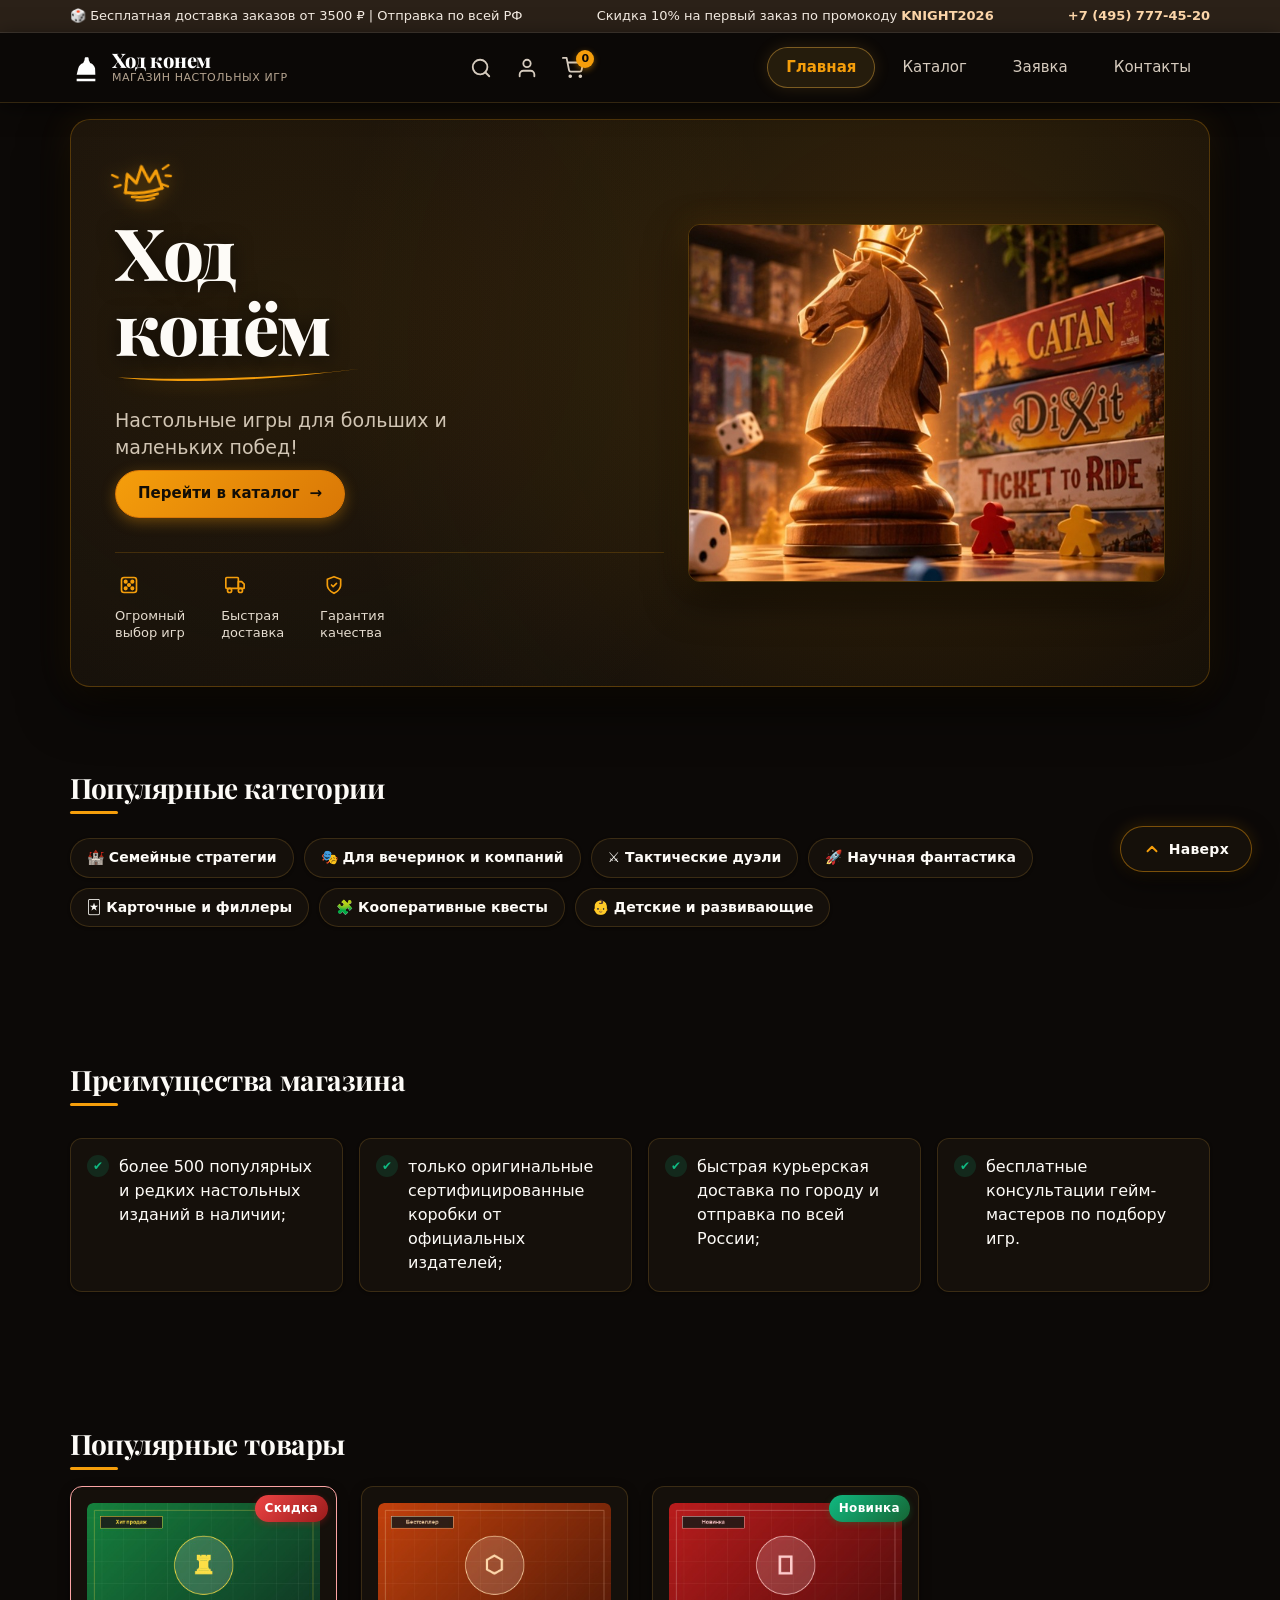
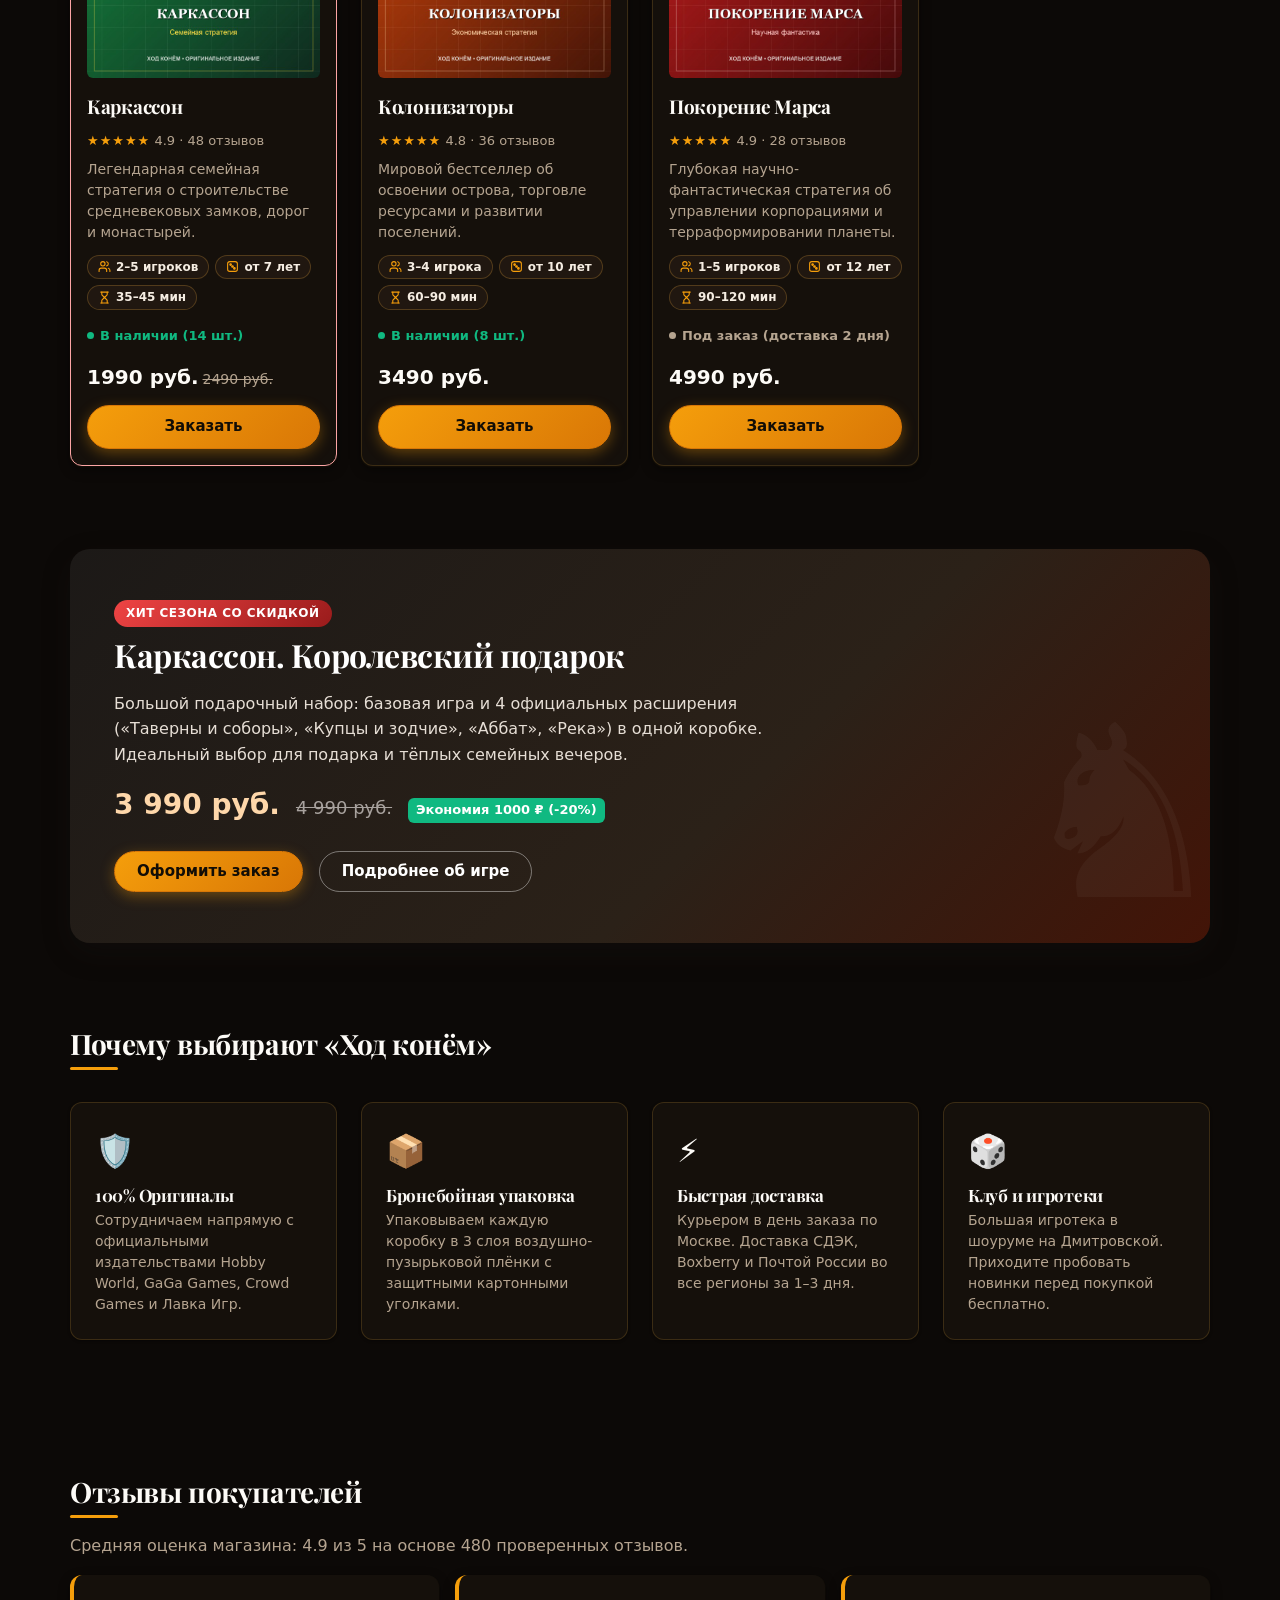
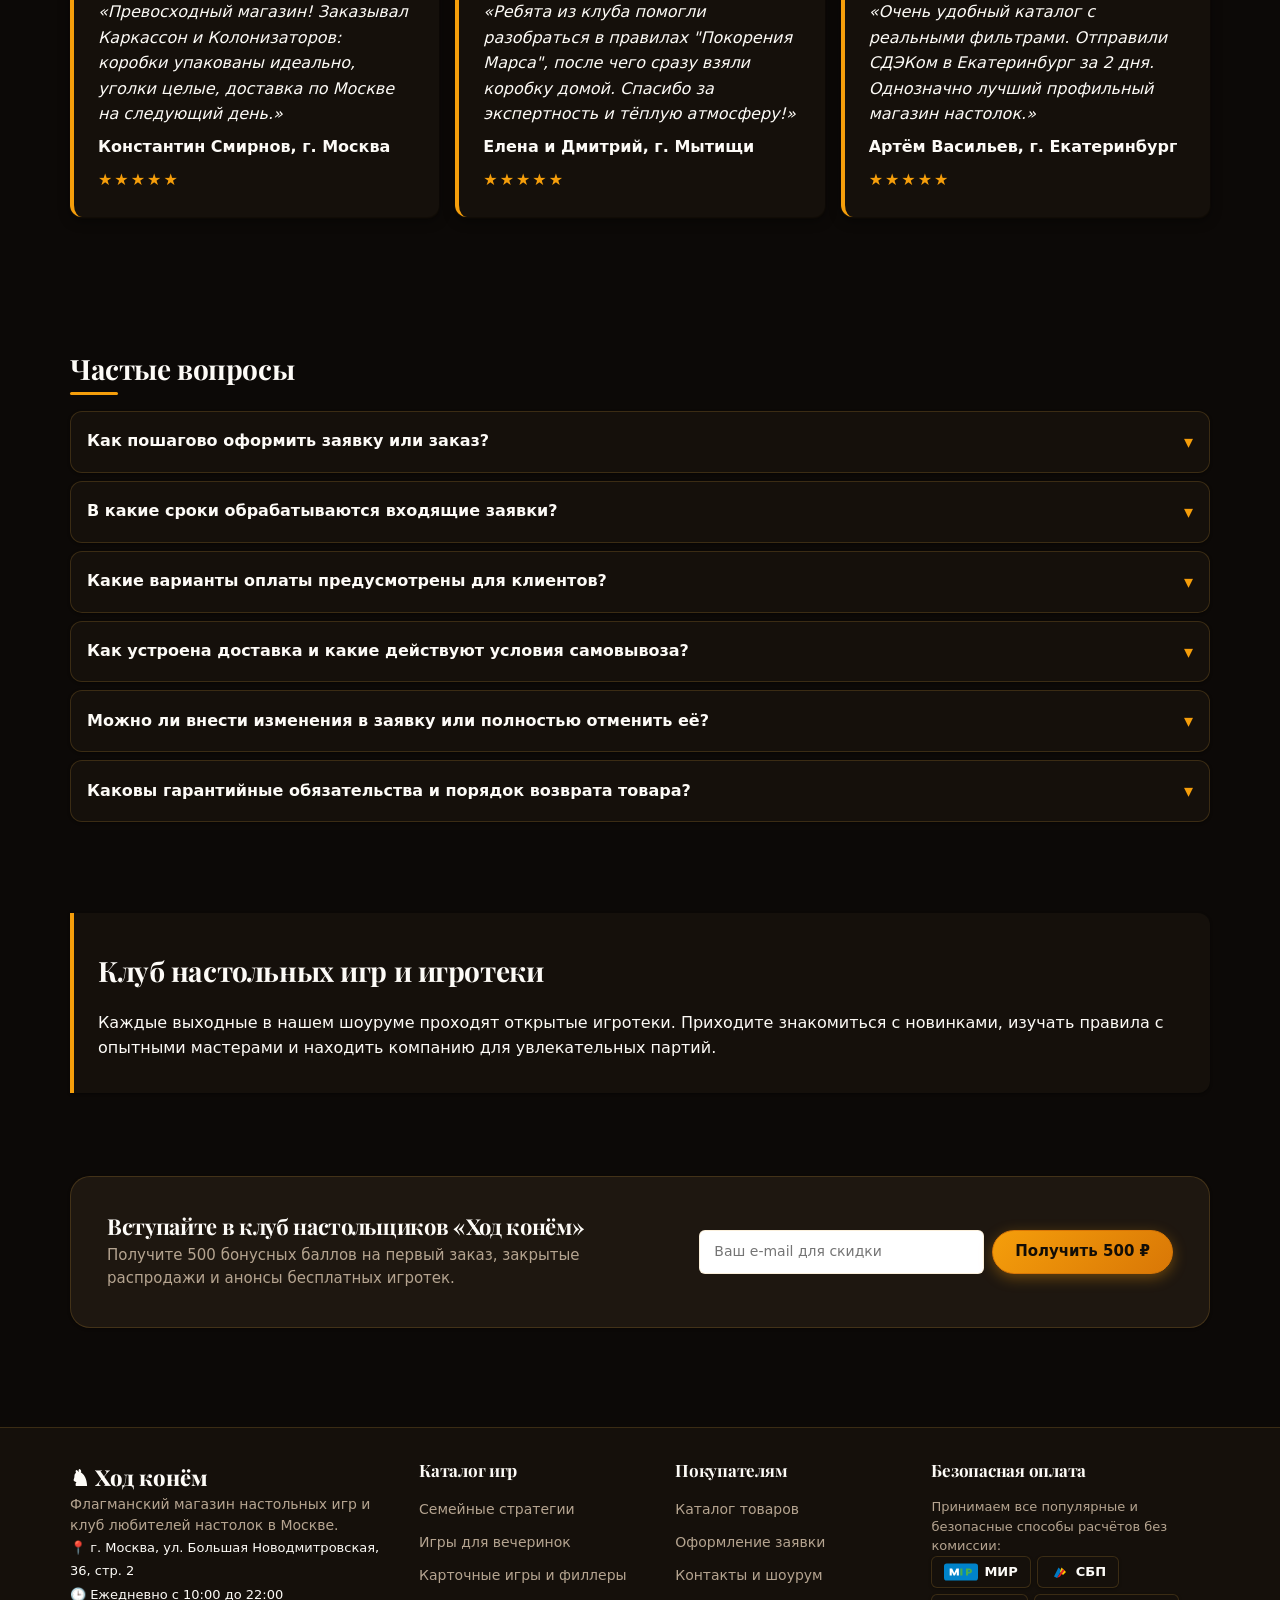
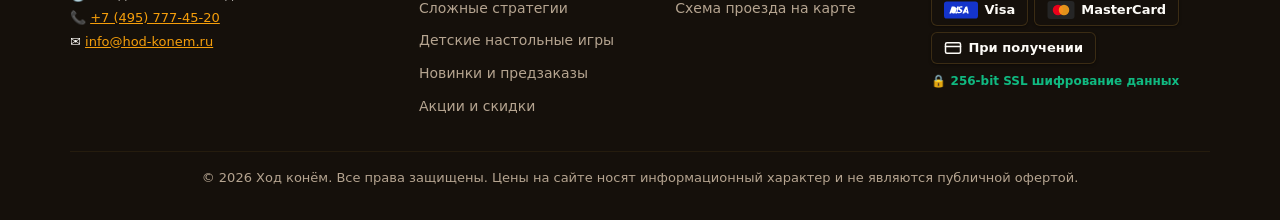
==== commit 17bdd753: "feat: enhance board game tactile UI with Plus Jakarta Sans, SVG feature chips, and accessible quanti" ====
--- a/index.html
+++ b/index.html
@@ -217,9 +217,9 @@
           <p class="product-card__rating"><span role="img" aria-label="Оценка 5 из 5">★★★★★</span> 4.9 · 48 отзывов</p>
           <p class="product-card__description">Легендарная семейная стратегия о строительстве средневековых замков, дорог и монастырей.</p>
           <ul class="product-card__features">
-            <li>👥 2–5 игроков</li>
-            <li>🎂 от 7 лет</li>
-            <li>⏱️ 35–45 мин</li>
+            <li><svg class="product-card__feature-icon" width="13" height="13" viewBox="0 0 24 24" fill="none" stroke="currentColor" stroke-width="2" stroke-linecap="round" stroke-linejoin="round" aria-hidden="true"><path d="M16 21v-2a4 4 0 0 0-4-4H6a4 4 0 0 0-4 4v2"/><circle cx="9" cy="7" r="4"/><path d="M22 21v-2a4 4 0 0 0-3-3.87"/><path d="M16 3.13a4 4 0 0 1 0 7.75"/></svg> 2–5 игроков</li>
+            <li><svg class="product-card__feature-icon" width="13" height="13" viewBox="0 0 24 24" fill="none" stroke="currentColor" stroke-width="2" stroke-linecap="round" stroke-linejoin="round" aria-hidden="true"><rect width="18" height="18" x="3" y="3" rx="4" ry="4"/><circle cx="8.5" cy="8.5" r="1.5" fill="currentColor"/><circle cx="15.5" cy="15.5" r="1.5" fill="currentColor"/><circle cx="12" cy="12" r="1.5" fill="currentColor"/></svg> от 7 лет</li>
+            <li><svg class="product-card__feature-icon" width="13" height="13" viewBox="0 0 24 24" fill="none" stroke="currentColor" stroke-width="2" stroke-linecap="round" stroke-linejoin="round" aria-hidden="true"><path d="M5 22h14"/><path d="M5 2h14"/><path d="M17 22v-4.172a2 2 0 0 0-.586-1.414L12 12l-4.414 4.414A2 2 0 0 0 7 17.828V22"/><path d="M7 2v4.172a2 2 0 0 0 .586 1.414L12 12l4.414-4.414A2 2 0 0 0 17 6.172V2"/></svg> 35–45 мин</li>
           </ul>
           <p class="product-card__stock product-card__stock--in">В наличии (14 шт.)</p>
           <p class="product-card__price">1990 руб.<s class="product-card__old-price">2490 руб.</s></p>
@@ -245,9 +245,9 @@
           <p class="product-card__rating"><span role="img" aria-label="Оценка 5 из 5">★★★★★</span> 4.8 · 36 отзывов</p>
           <p class="product-card__description">Мировой бестселлер об освоении острова, торговле ресурсами и развитии поселений.</p>
           <ul class="product-card__features">
-            <li>👥 3–4 игрока</li>
-            <li>🎂 от 10 лет</li>
-            <li>⏱️ 60–90 мин</li>
+            <li><svg class="product-card__feature-icon" width="13" height="13" viewBox="0 0 24 24" fill="none" stroke="currentColor" stroke-width="2" stroke-linecap="round" stroke-linejoin="round" aria-hidden="true"><path d="M16 21v-2a4 4 0 0 0-4-4H6a4 4 0 0 0-4 4v2"/><circle cx="9" cy="7" r="4"/><path d="M22 21v-2a4 4 0 0 0-3-3.87"/><path d="M16 3.13a4 4 0 0 1 0 7.75"/></svg> 3–4 игрока</li>
+            <li><svg class="product-card__feature-icon" width="13" height="13" viewBox="0 0 24 24" fill="none" stroke="currentColor" stroke-width="2" stroke-linecap="round" stroke-linejoin="round" aria-hidden="true"><rect width="18" height="18" x="3" y="3" rx="4" ry="4"/><circle cx="8.5" cy="8.5" r="1.5" fill="currentColor"/><circle cx="15.5" cy="15.5" r="1.5" fill="currentColor"/><circle cx="12" cy="12" r="1.5" fill="currentColor"/></svg> от 10 лет</li>
+            <li><svg class="product-card__feature-icon" width="13" height="13" viewBox="0 0 24 24" fill="none" stroke="currentColor" stroke-width="2" stroke-linecap="round" stroke-linejoin="round" aria-hidden="true"><path d="M5 22h14"/><path d="M5 2h14"/><path d="M17 22v-4.172a2 2 0 0 0-.586-1.414L12 12l-4.414 4.414A2 2 0 0 0 7 17.828V22"/><path d="M7 2v4.172a2 2 0 0 0 .586 1.414L12 12l4.414-4.414A2 2 0 0 0 17 6.172V2"/></svg> 60–90 мин</li>
           </ul>
           <p class="product-card__stock product-card__stock--in">В наличии (8 шт.)</p>
           <p class="product-card__price">3490 руб.</p>
@@ -274,9 +274,9 @@
           <p class="product-card__rating"><span role="img" aria-label="Оценка 5 из 5">★★★★★</span> 4.9 · 28 отзывов</p>
           <p class="product-card__description">Глубокая научно-фантастическая стратегия об управлении корпорациями и терраформировании планеты.</p>
           <ul class="product-card__features">
-            <li>👥 1–5 игроков</li>
-            <li>🎂 от 12 лет</li>
-            <li>⏱️ 90–120 мин</li>
+            <li><svg class="product-card__feature-icon" width="13" height="13" viewBox="0 0 24 24" fill="none" stroke="currentColor" stroke-width="2" stroke-linecap="round" stroke-linejoin="round" aria-hidden="true"><path d="M16 21v-2a4 4 0 0 0-4-4H6a4 4 0 0 0-4 4v2"/><circle cx="9" cy="7" r="4"/><path d="M22 21v-2a4 4 0 0 0-3-3.87"/><path d="M16 3.13a4 4 0 0 1 0 7.75"/></svg> 1–5 игроков</li>
+            <li><svg class="product-card__feature-icon" width="13" height="13" viewBox="0 0 24 24" fill="none" stroke="currentColor" stroke-width="2" stroke-linecap="round" stroke-linejoin="round" aria-hidden="true"><rect width="18" height="18" x="3" y="3" rx="4" ry="4"/><circle cx="8.5" cy="8.5" r="1.5" fill="currentColor"/><circle cx="15.5" cy="15.5" r="1.5" fill="currentColor"/><circle cx="12" cy="12" r="1.5" fill="currentColor"/></svg> от 12 лет</li>
+            <li><svg class="product-card__feature-icon" width="13" height="13" viewBox="0 0 24 24" fill="none" stroke="currentColor" stroke-width="2" stroke-linecap="round" stroke-linejoin="round" aria-hidden="true"><path d="M5 22h14"/><path d="M5 2h14"/><path d="M17 22v-4.172a2 2 0 0 0-.586-1.414L12 12l-4.414 4.414A2 2 0 0 0 7 17.828V22"/><path d="M7 2v4.172a2 2 0 0 0 .586 1.414L12 12l4.414-4.414A2 2 0 0 0 17 6.172V2"/></svg> 90–120 мин</li>
           </ul>
           <p class="product-card__stock product-card__stock--order">Под заказ (доставка 2 дня)</p>
           <p class="product-card__price">4990 руб.</p>
--- a/css/style.css
+++ b/css/style.css
@@ -60,7 +60,7 @@
 
   /* Типографика */
   --font-heading: "Playfair Display", Georgia, "Times New Roman", serif;
-  --font-body: system-ui, -apple-system, "Segoe UI", Roboto, "Helvetica Neue", Arial, sans-serif;
+  --font-body: "Plus Jakarta Sans", system-ui, -apple-system, "Segoe UI", Roboto, "Helvetica Neue", Arial, sans-serif;
 
   /* Тени (многоуровневая глубина) */
   --shadow-sm: 0 1px 3px rgba(0, 0, 0, 0.4);
@@ -591,15 +591,15 @@
   border-radius: var(--radius-md);
   background-color: var(--color-surface);
   box-shadow: var(--shadow-card);
-  transition: transform var(--transition), box-shadow var(--transition),
-    border-color var(--transition);
+  transition: transform var(--transition-smooth), box-shadow var(--transition-smooth),
+    border-color var(--transition-smooth);
   overflow: hidden;
 }
 
 .product-card:hover {
-  border-color: rgba(245, 158, 11, 0.45);
-  box-shadow: 0 14px 34px rgba(0, 0, 0, 0.6), 0 0 20px rgba(245, 158, 11, 0.15);
-  transform: translateY(-4px);
+  border-color: rgba(245, 158, 11, 0.55);
+  box-shadow: 0 16px 36px rgba(0, 0, 0, 0.75), 0 0 24px rgba(245, 158, 11, 0.22);
+  transform: translateY(-5px);
 }
 
 .product-card__image {
@@ -608,7 +608,7 @@
 }
 
 .product-card:hover .product-card__image {
-  transform: scale(1.02);
+  transform: scale(1.03);
 }
 
 .product-card__title {
@@ -657,14 +657,30 @@
 .product-card__features li {
   display: inline-flex;
   align-items: center;
-  padding: 3px 8px;
-  background-color: var(--color-surface-accent);
-  border: 1px solid var(--color-border-light);
-  border-radius: var(--radius-sm);
+  gap: 5px;
+  padding: 4px 10px;
+  background-color: #201710;
+  border: 1px solid rgba(229, 169, 60, 0.25);
+  border-radius: var(--radius-full);
   font-size: 12px;
-  font-weight: 500;
-  color: var(--color-text);
-  line-height: 1.3;
+  font-weight: 600;
+  color: #f5ede2;
+  line-height: 1.2;
+  transition: background-color var(--transition), border-color var(--transition), color var(--transition);
+}
+
+.product-card__features li:hover {
+  background-color: #281e15;
+  border-color: rgba(245, 158, 11, 0.45);
+  color: #ffffff;
+}
+
+.product-card__feature-icon {
+  display: inline-block;
+  flex-shrink: 0;
+  width: 13px;
+  height: 13px;
+  color: var(--color-primary);
 }
 
 /* Статус наличия */
@@ -1312,31 +1328,90 @@
   display: flex;
   flex-wrap: wrap;
   align-items: center;
-  gap: 12px;
+  gap: 16px;
   margin: var(--space-md) 0 var(--space-lg);
-  padding: 16px;
+  padding: 18px;
   background-color: var(--color-surface);
   border: 1px solid var(--color-border);
   border-radius: var(--radius-md);
   box-shadow: var(--shadow-sm);
 }
 
-.product__buy label {
-  font-weight: 600;
-  font-size: 14px;
-  color: var(--color-muted);
-}
-
-.product__quantity {
-  width: 72px;
-  padding: 10px 12px;
-  border: 1.5px solid var(--color-border);
-  border-radius: var(--radius-full);
-  background-color: var(--color-bg);
-  color: var(--color-text);
-  font: inherit;
-  font-weight: 700;
+.product__quantity-wrapper {
+  display: flex;
+  flex-direction: column;
+  gap: 6px;
+}
+
+.product__quantity-label {
+  font-weight: 700;
+  font-size: 13px;
+  color: #f5ede2;
+  letter-spacing: 0.02em;
+}
+
+.stepper {
+  display: inline-flex;
+  align-items: center;
+  background-color: #201710;
+  border: 1.5px solid rgba(229, 169, 60, 0.35);
+  border-radius: var(--radius-sm);
+  overflow: hidden;
+  transition: border-color var(--transition), box-shadow var(--transition);
+}
+
+.stepper:focus-within {
+  border-color: var(--color-primary);
+  box-shadow: 0 0 0 3px rgba(245, 158, 11, 0.25);
+}
+
+.stepper__btn {
+  display: inline-flex;
+  align-items: center;
+  justify-content: center;
+  min-width: 44px;
+  min-height: 44px;
+  background: transparent;
+  border: none;
+  color: var(--color-primary);
+  font-size: 20px;
+  font-weight: 700;
+  cursor: pointer;
+  transition: background-color var(--transition), color var(--transition), transform var(--transition);
+  user-select: none;
+}
+
+.stepper__btn:hover {
+  background-color: rgba(245, 158, 11, 0.18);
+  color: #ffffff;
+}
+
+.stepper__btn:active {
+  transform: scale(0.92);
+}
+
+.stepper__input {
+  width: 48px;
+  min-height: 44px;
+  padding: 0;
+  margin: 0;
+  background: transparent;
+  border: none;
+  border-left: 1px solid rgba(229, 169, 60, 0.2);
+  border-right: 1px solid rgba(229, 169, 60, 0.2);
   text-align: center;
+  font-family: var(--font-body);
+  font-size: 16px;
+  font-weight: 700;
+  color: #ffffff;
+  appearance: textfield;
+  -moz-appearance: textfield;
+}
+
+.stepper__input::-webkit-outer-spin-button,
+.stepper__input::-webkit-inner-spin-button {
+  -webkit-appearance: none;
+  margin: 0;
 }
 
 .product__buy .button--primary {
--- a/css/responsive.css
+++ b/css/responsive.css
@@ -369,17 +369,23 @@
 .product__buy {
   display: flex;
   flex-direction: column;
-  gap: var(--space-sm);
+  gap: var(--space-md);
   align-items: stretch;
+}
+
+.product__quantity-wrapper {
+  display: flex;
+  flex-direction: column;
+  gap: 6px;
+  width: 100%;
 }
 
 .product__buy .button {
   min-height: 44px;
 }
 
-.product__quantity {
-  min-height: 44px;
-  width: 100%;
+.stepper {
+  width: fit-content;
 }
 
 .product-info-list {
@@ -391,11 +397,12 @@
 @media (min-width: 640px) {
   .product__buy {
     flex-direction: row;
-    align-items: center;
-  }
-
-  .product__quantity {
-    width: 90px;
+    align-items: flex-end;
+    gap: 16px;
+  }
+
+  .product__quantity-wrapper {
+    width: auto;
   }
 
   .product-info-list {
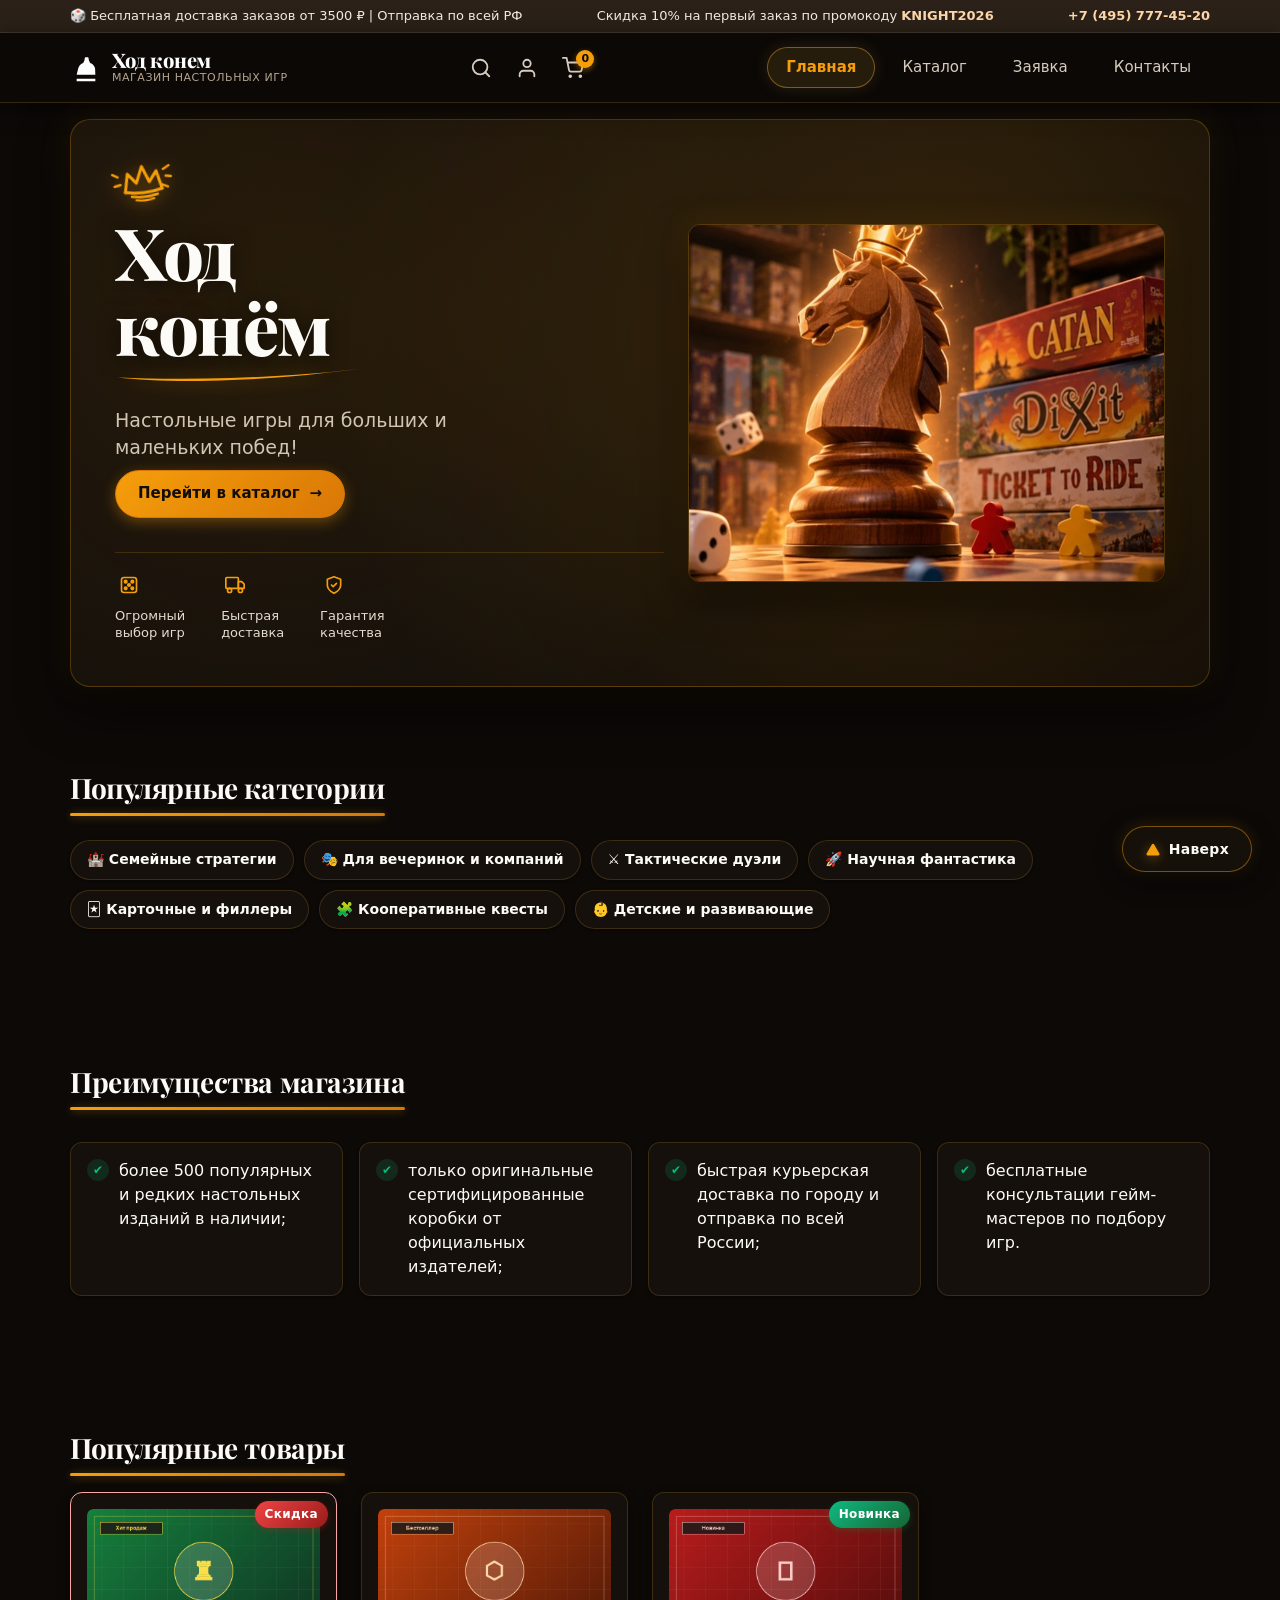
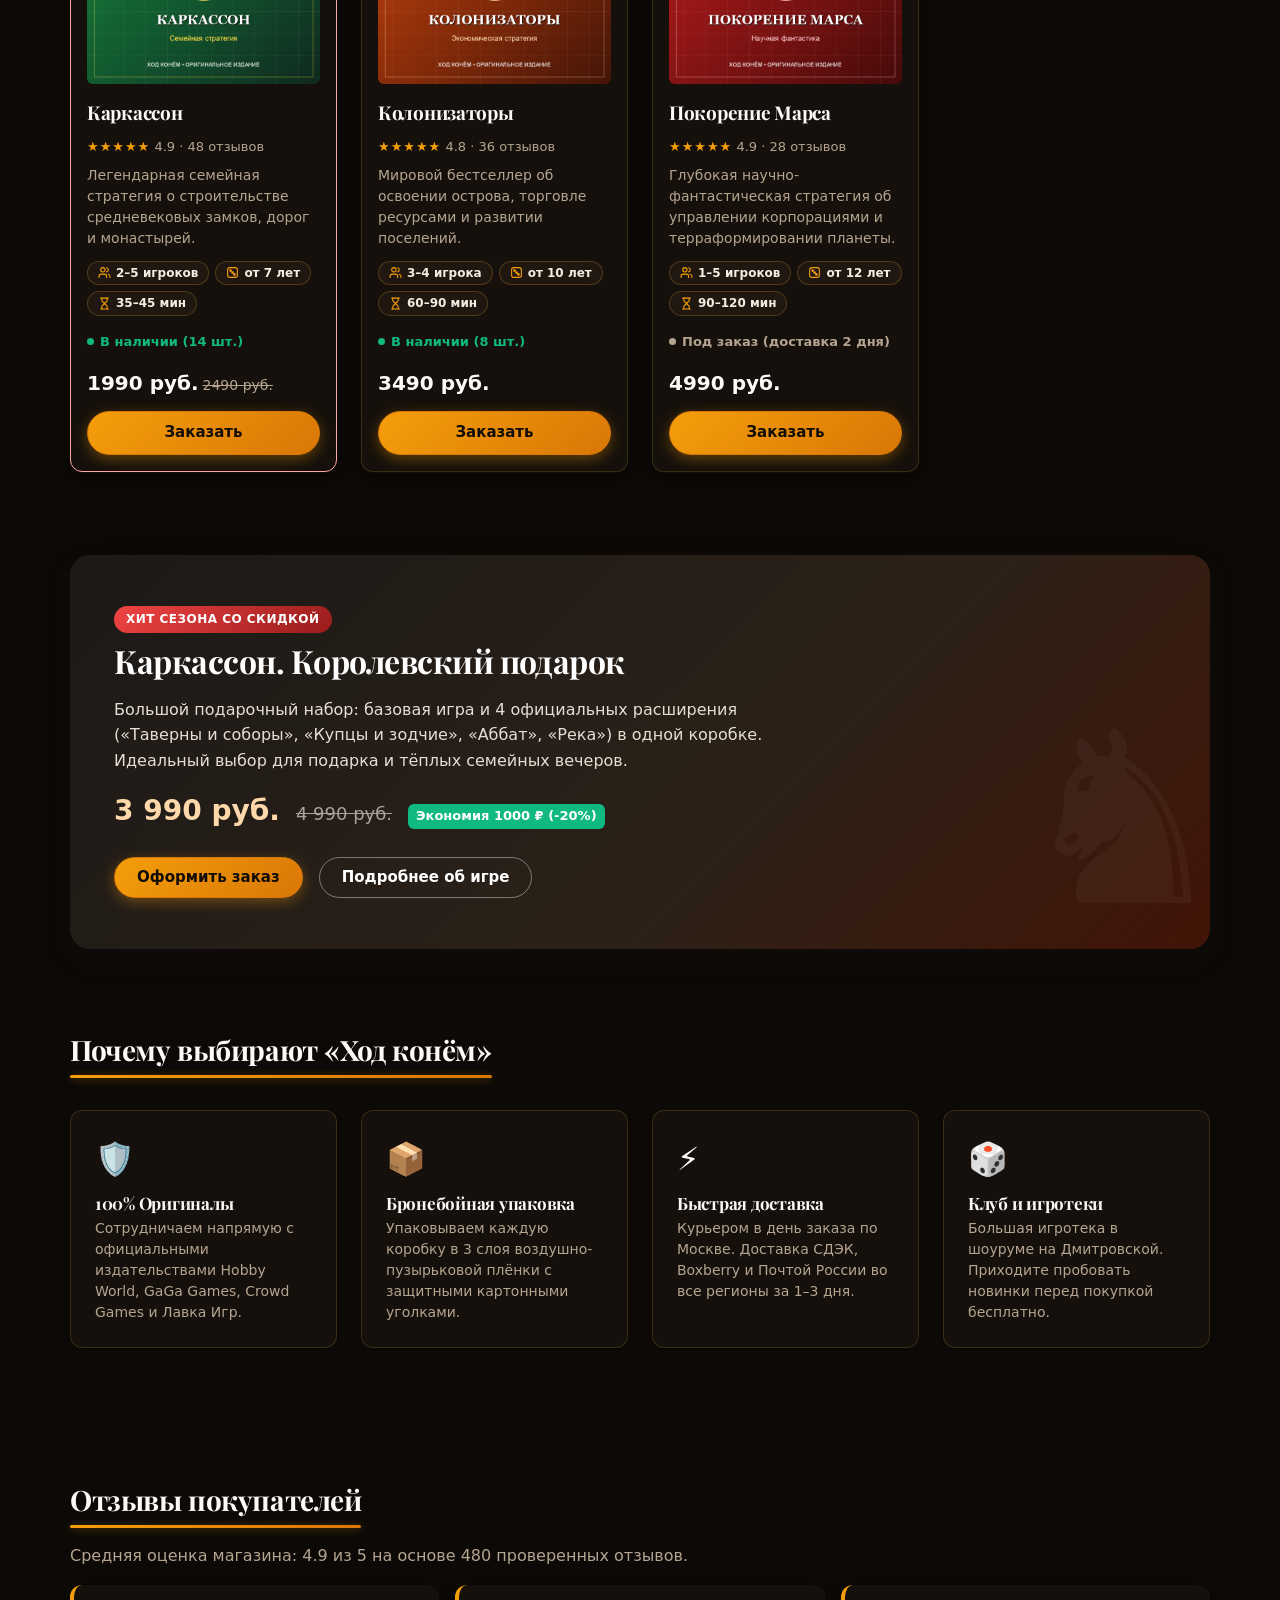
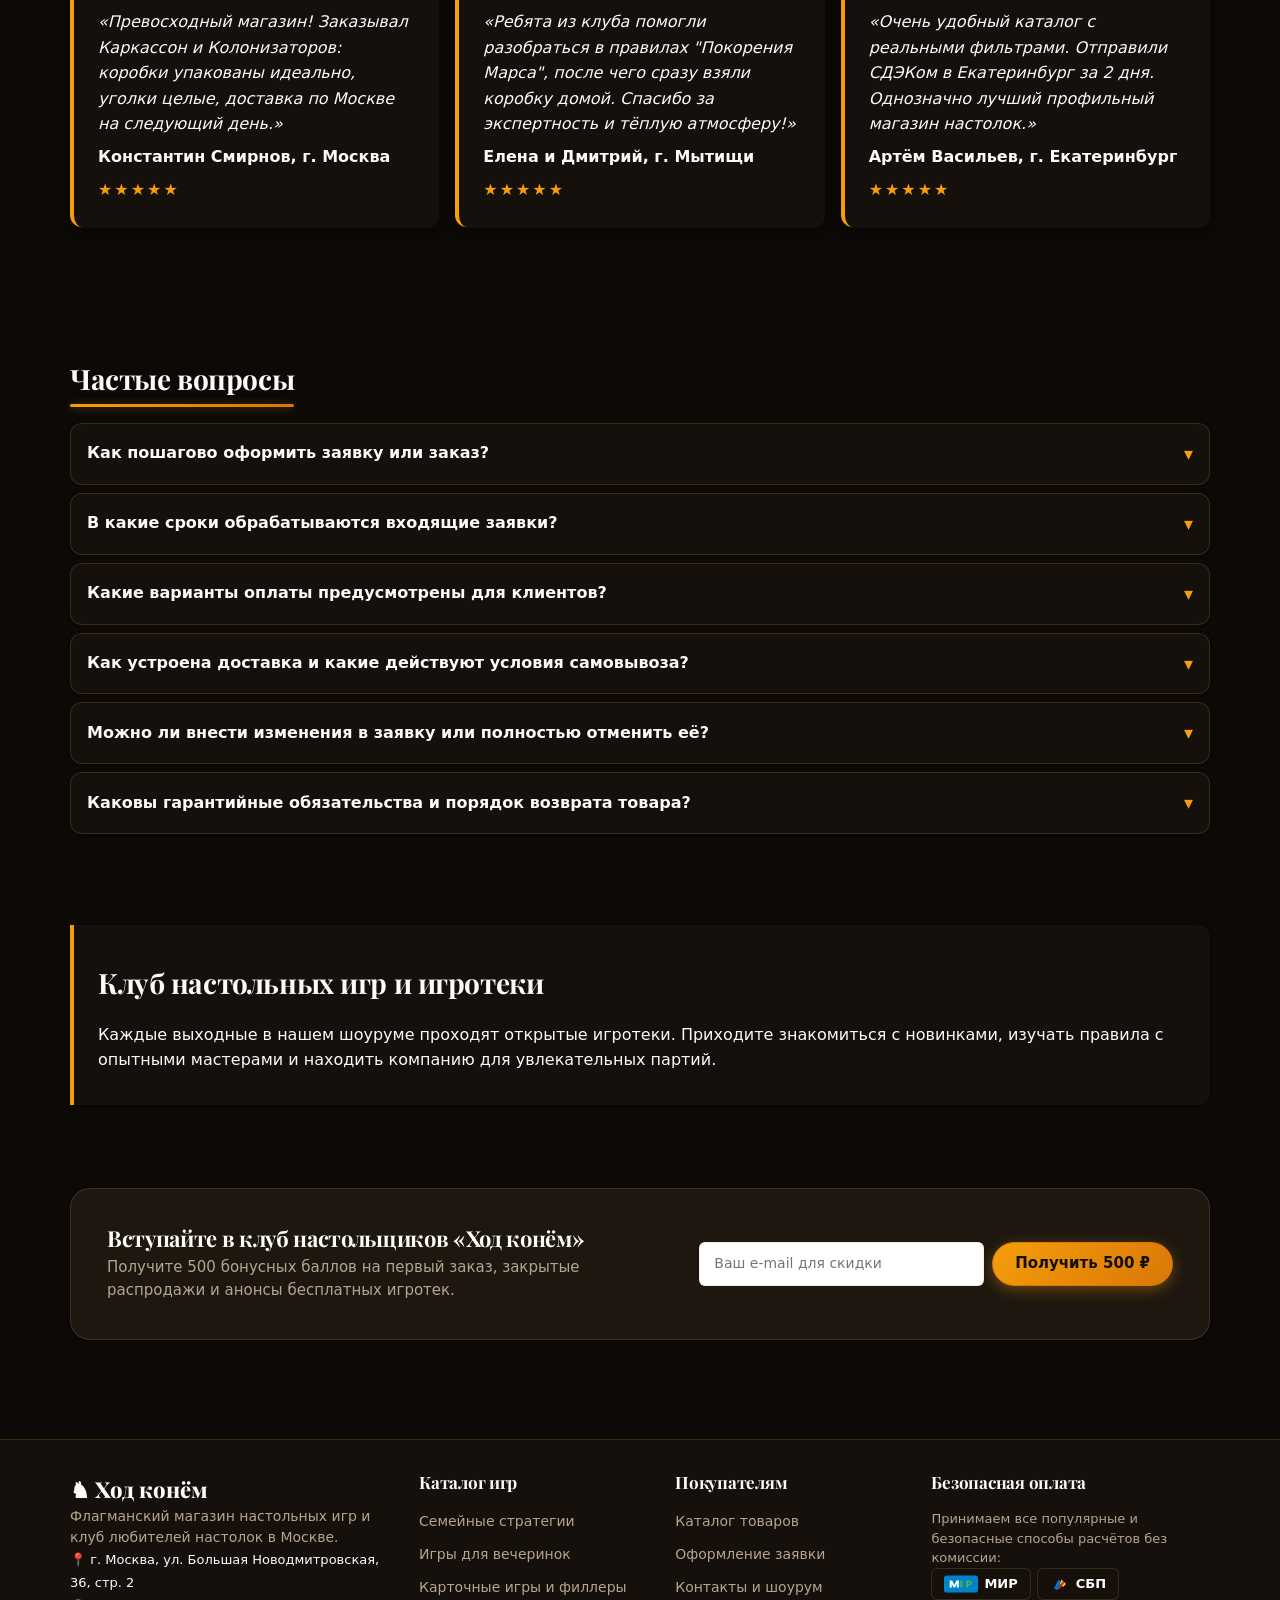
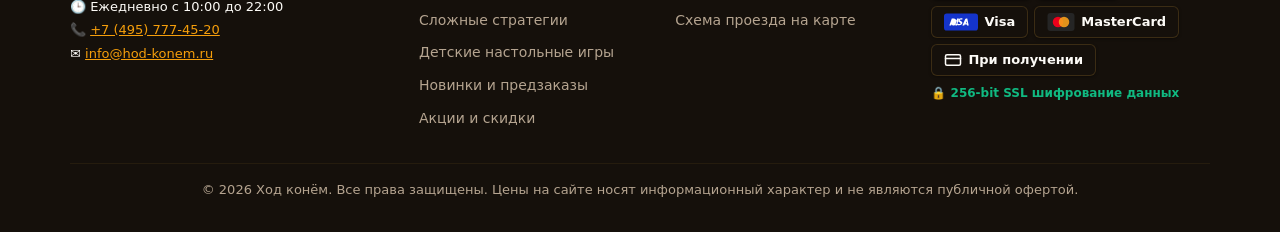
==== commit b53ab510: "style: replace chevron with sleek triangular upward arrow in to-top button" ====
--- a/index.html
+++ b/index.html
@@ -643,8 +643,8 @@
   </p>
 
   <a class="to-top" href="#" onclick="window.scrollTo({top: 0, behavior: 'smooth'}); return false;" aria-label="Вернуться наверх страницы" title="Наверх">
-    <svg class="to-top__icon" width="18" height="18" viewBox="0 0 24 24" fill="none" stroke="currentColor" stroke-width="2.5" stroke-linecap="round" stroke-linejoin="round" aria-hidden="true">
-      <path d="M18 15l-6-6-6 6"/>
+    <svg class="to-top__icon" width="16" height="16" viewBox="0 0 24 24" fill="currentColor" aria-hidden="true">
+      <path d="M12 4.2a2 2 0 0 1 1.73 1l7.8 13.5a2 2 0 0 1-1.73 3H4.2a2 2 0 0 1-1.73-3L10.27 5.2a2 2 0 0 1 1.73-1z"/>
     </svg>
     <span class="to-top__text">Наверх</span>
   </a>
--- a/css/style.css
+++ b/css/style.css
@@ -523,11 +523,12 @@
 .section__title::after {
   content: "";
   display: block;
-  width: 48px;
+  width: 100%;
   height: 3px;
-  background-color: var(--color-primary);
+  background: linear-gradient(90deg, #f59e0b 0%, #d97706 100%);
   border-radius: var(--radius-full);
-  margin-top: 6px;
+  margin-top: 8px;
+  box-shadow: 0 1px 8px rgba(245, 158, 11, 0.4);
 }
 
 /* Список преимуществ */
@@ -1662,7 +1663,8 @@
   display: inline-block;
   flex-shrink: 0;
   color: var(--color-primary);
-  transition: transform var(--transition), color var(--transition);
+  filter: drop-shadow(0 2px 6px rgba(245, 158, 11, 0.45));
+  transition: transform var(--transition-smooth), color var(--transition), filter var(--transition);
 }
 
 .to-top__text {
@@ -1680,6 +1682,7 @@
 
 .to-top:hover .to-top__icon {
   color: #120d06;
+  filter: none;
   transform: translateY(-3px);
 }
 
--- a/css/responsive.css
+++ b/css/responsive.css
@@ -622,7 +622,8 @@
   display: inline-block;
   flex-shrink: 0;
   color: var(--color-primary);
-  transition: transform var(--transition), color var(--transition);
+  filter: drop-shadow(0 2px 6px rgba(245, 158, 11, 0.45));
+  transition: transform var(--transition-smooth), color var(--transition), filter var(--transition);
 }
 
 .to-top:hover {
@@ -635,6 +636,7 @@
 
 .to-top:hover .to-top__icon {
   color: #120d06;
+  filter: none;
   transform: translateY(-3px);
 }
 
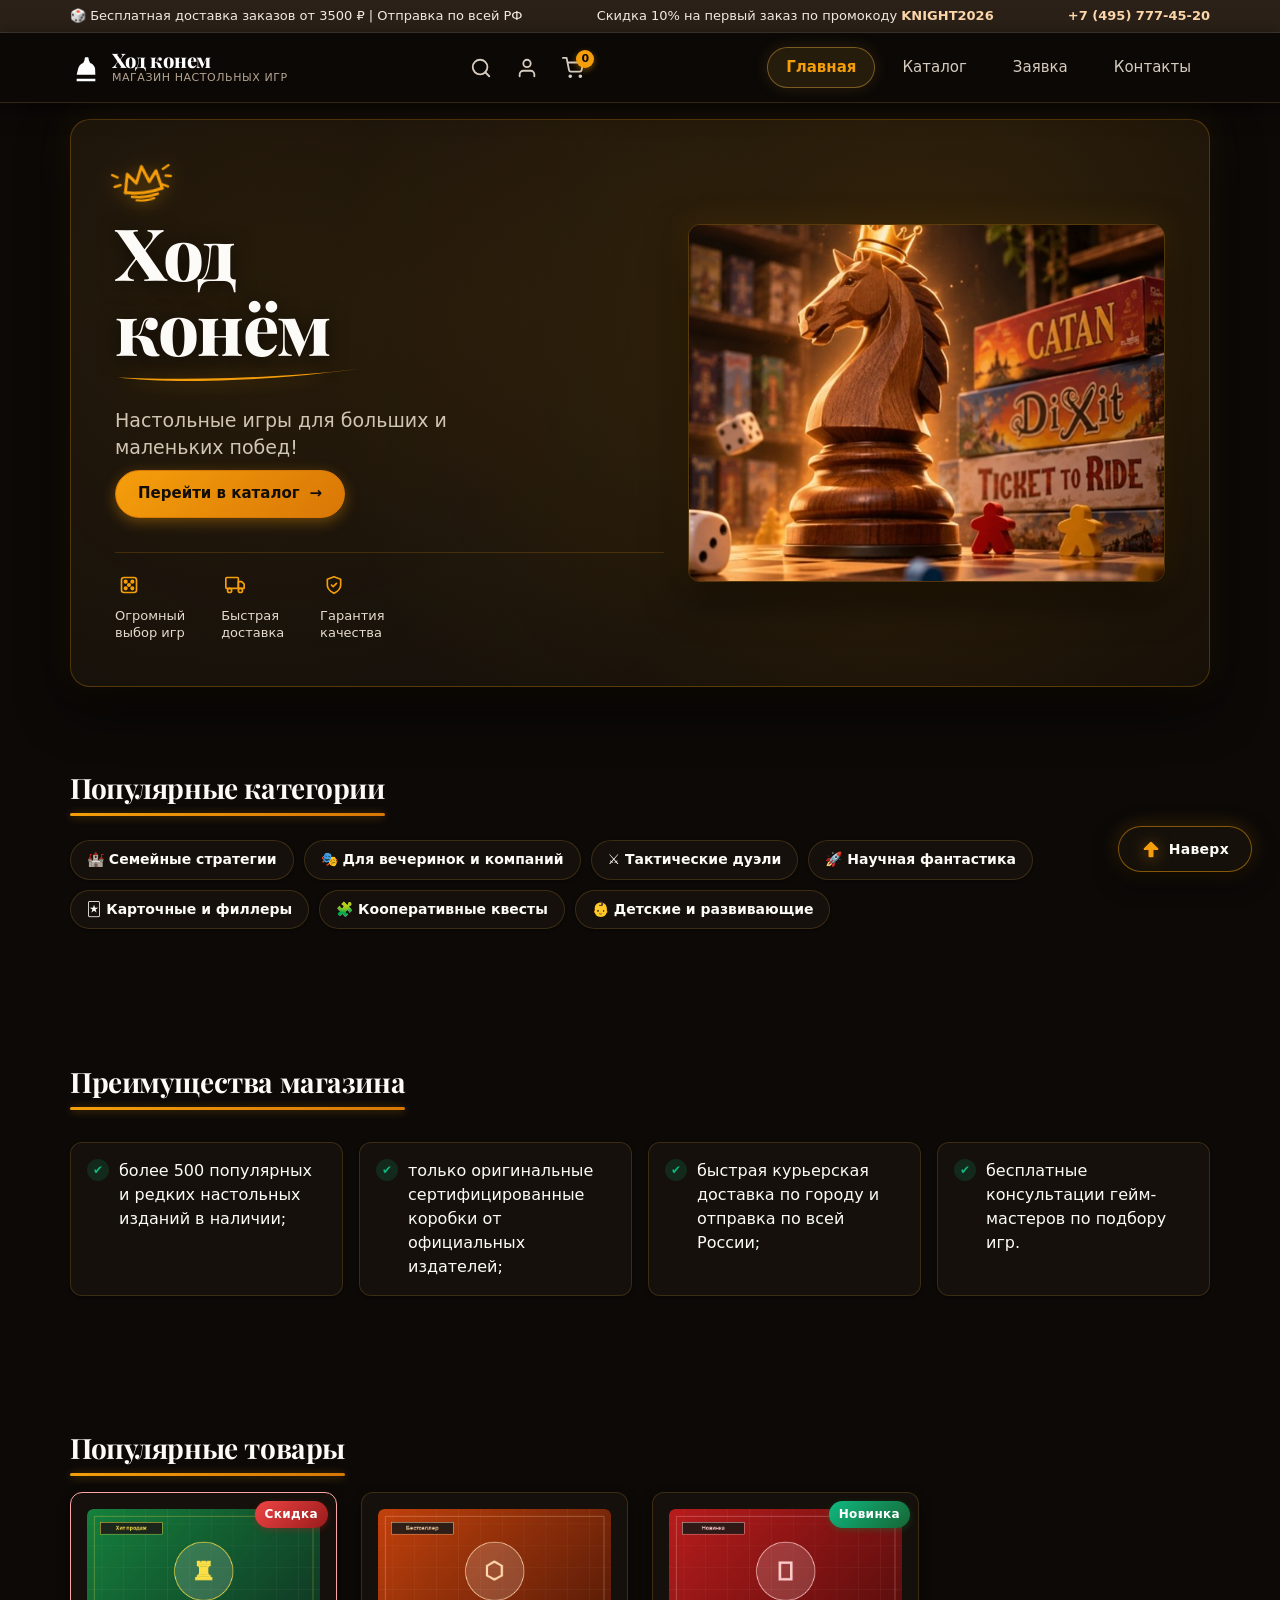
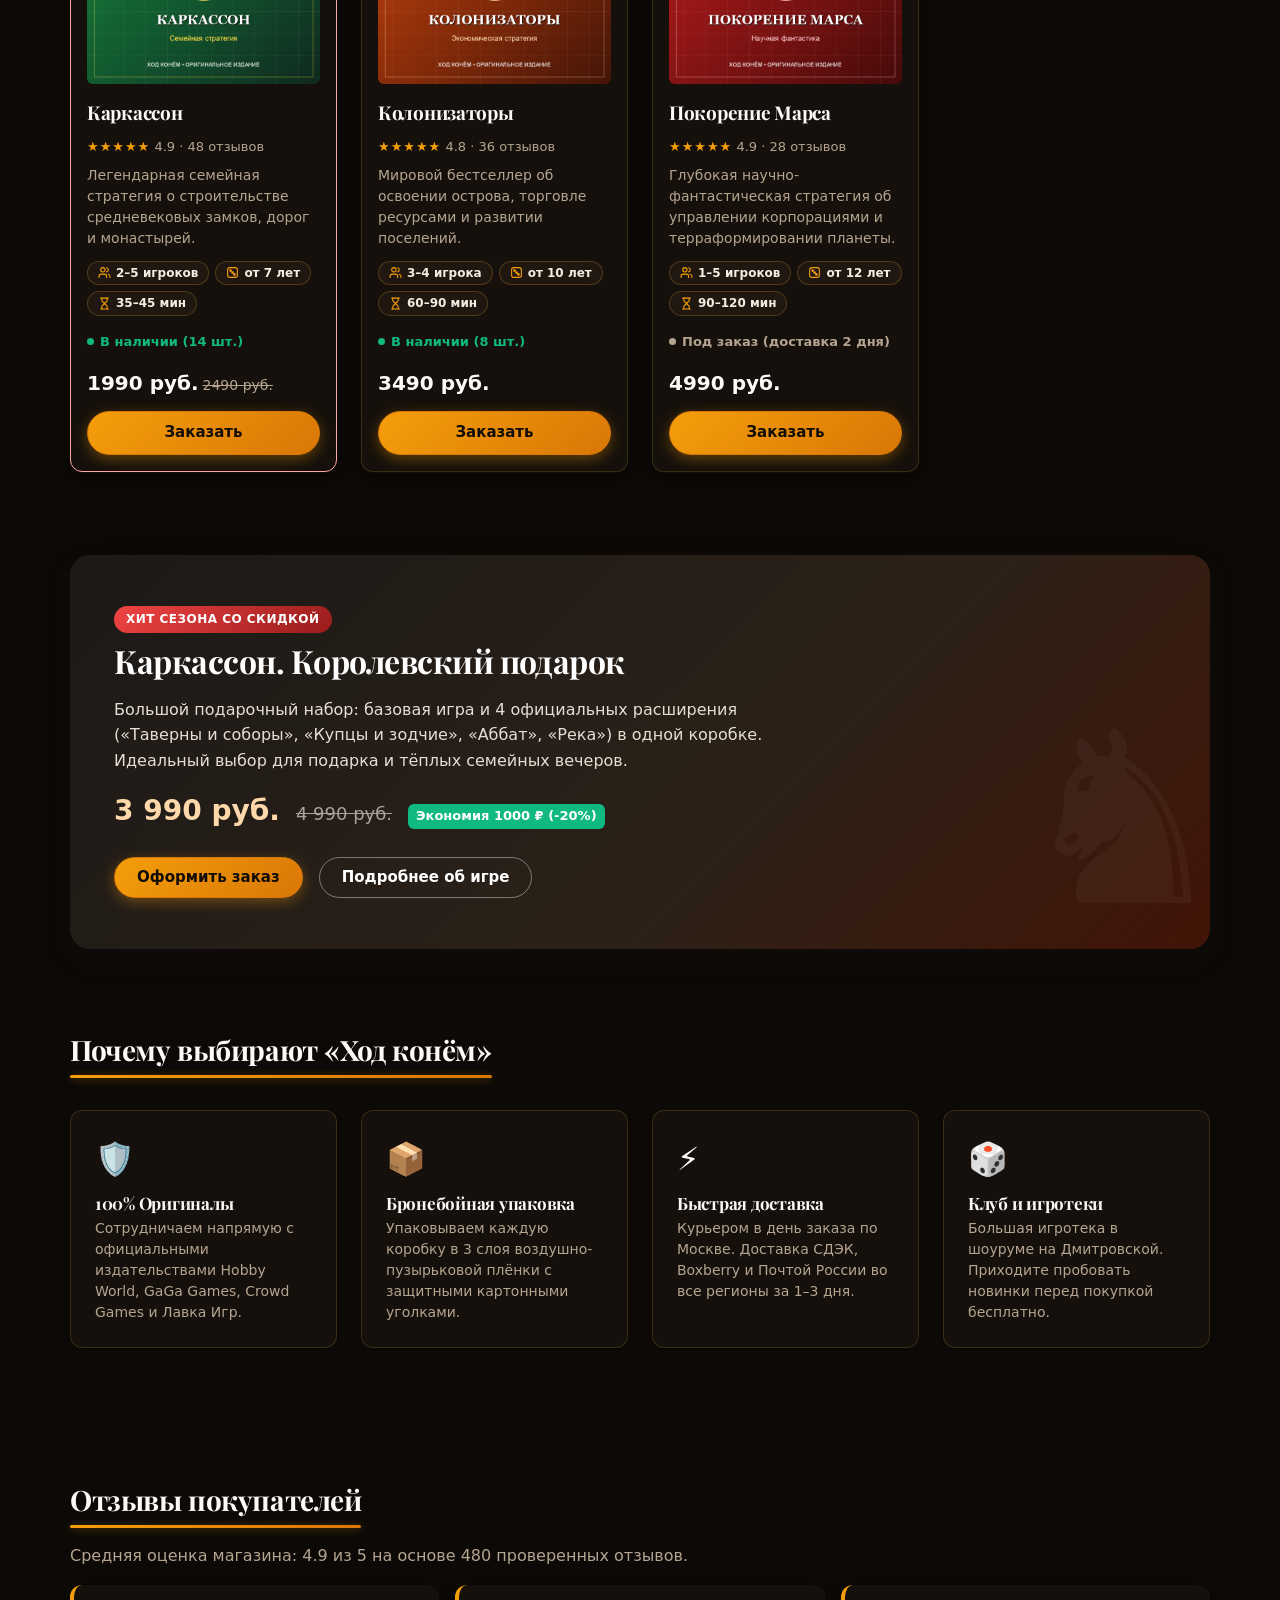
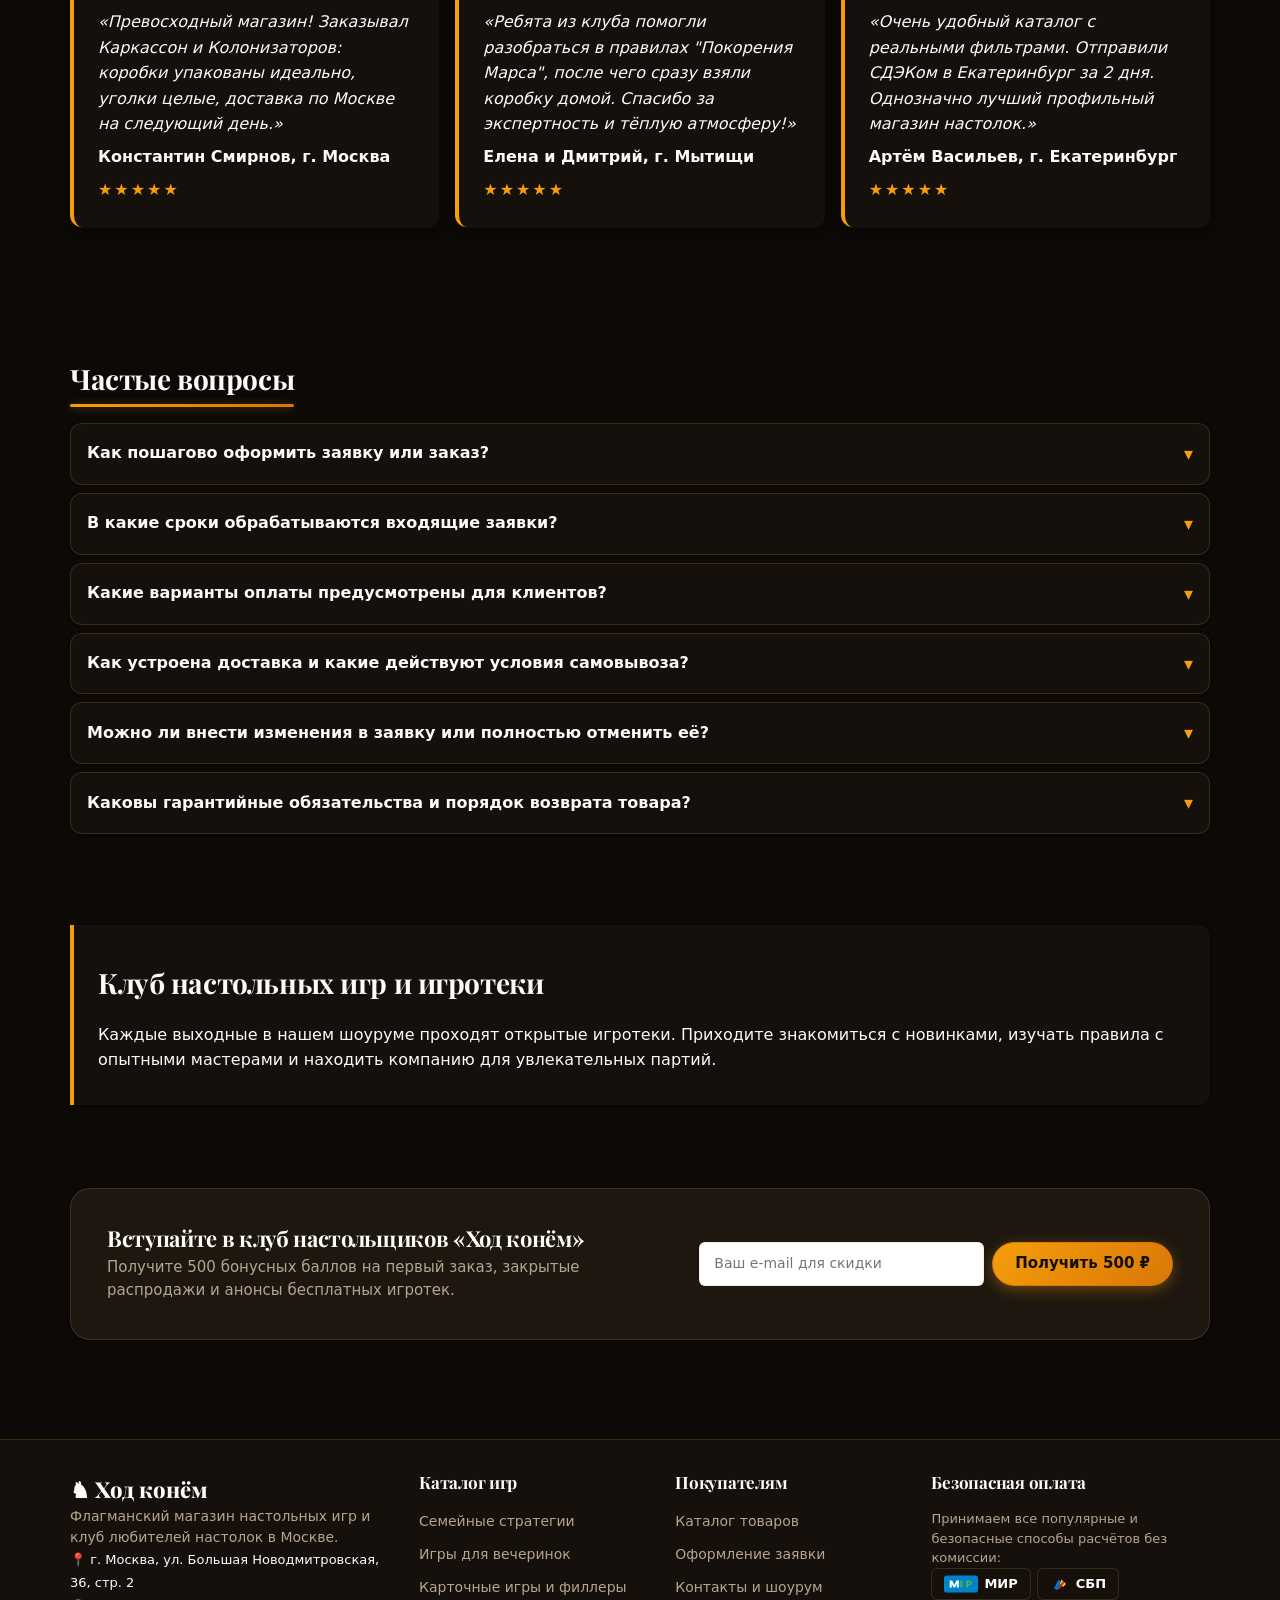
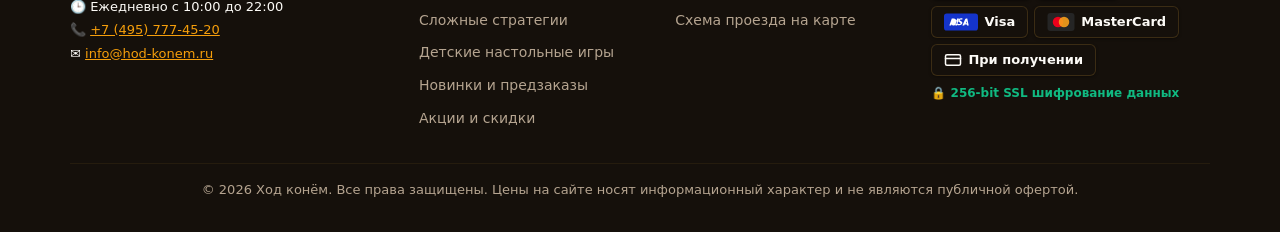
==== commit d8f3a476: "style: enhance to-top button with refined triangular arrowhead icon, jewel glow, and tactile feedbac" ====
--- a/index.html
+++ b/index.html
@@ -643,8 +643,8 @@
   </p>
 
   <a class="to-top" href="#" onclick="window.scrollTo({top: 0, behavior: 'smooth'}); return false;" aria-label="Вернуться наверх страницы" title="Наверх">
-    <svg class="to-top__icon" width="16" height="16" viewBox="0 0 24 24" fill="currentColor" aria-hidden="true">
-      <path d="M12 4.2a2 2 0 0 1 1.73 1l7.8 13.5a2 2 0 0 1-1.73 3H4.2a2 2 0 0 1-1.73-3L10.27 5.2a2 2 0 0 1 1.73-1z"/>
+    <svg class="to-top__icon" width="20" height="20" viewBox="0 0 24 24" fill="currentColor" aria-hidden="true">
+      <path d="M12 3.2a1.2 1.2 0 0 1 .85.35l7.6 7.6a1.2 1.2 0 0 1-.85 2.05H15v7.6a1.2 1.2 0 0 1-1.2 1.2h-3.6a1.2 1.2 0 0 1-1.2-1.2V13.2H4.4a1.2 1.2 0 0 1-.85-2.05l7.6-7.6a1.2 1.2 0 0 1 .85-.35z"/>
     </svg>
     <span class="to-top__text">Наверх</span>
   </a>
--- a/css/style.css
+++ b/css/style.css
@@ -1645,16 +1645,17 @@
   min-height: 48px;
   padding: 12px 20px;
   color: #fdfbf7;
-  background: rgba(23, 17, 11, 0.92);
+  background: rgba(22, 16, 10, 0.94);
   backdrop-filter: blur(12px);
-  border: 1.5px solid rgba(245, 158, 11, 0.45);
+  -webkit-backdrop-filter: blur(12px);
+  border: 1.5px solid rgba(245, 158, 11, 0.5);
   border-radius: var(--radius-full);
   font-family: var(--font-body);
   font-weight: 700;
   font-size: 14px;
   letter-spacing: 0.02em;
   text-decoration: none;
-  box-shadow: 0 8px 24px rgba(0, 0, 0, 0.7), 0 0 16px rgba(245, 158, 11, 0.2);
+  box-shadow: 0 8px 24px rgba(0, 0, 0, 0.75), 0 0 20px rgba(245, 158, 11, 0.25);
   transition: all var(--transition-smooth);
   cursor: pointer;
 }
@@ -1662,8 +1663,10 @@
 .to-top__icon {
   display: inline-block;
   flex-shrink: 0;
+  width: 20px;
+  height: 20px;
   color: var(--color-primary);
-  filter: drop-shadow(0 2px 6px rgba(245, 158, 11, 0.45));
+  filter: drop-shadow(0 2px 8px rgba(245, 158, 11, 0.5));
   transition: transform var(--transition-smooth), color var(--transition), filter var(--transition);
 }
 
@@ -1675,15 +1678,19 @@
 .to-top:hover {
   color: #120d06;
   background: linear-gradient(135deg, #f59e0b 0%, #d97706 100%);
-  border-color: #f59e0b;
-  transform: translateY(-4px) scale(1.03);
-  box-shadow: 0 14px 32px rgba(0, 0, 0, 0.8), 0 0 28px rgba(245, 158, 11, 0.65);
+  border-color: #fbbf24;
+  transform: translateY(-5px) scale(1.05);
+  box-shadow: 0 16px 36px rgba(0, 0, 0, 0.85), 0 0 32px rgba(245, 158, 11, 0.7);
 }
 
 .to-top:hover .to-top__icon {
   color: #120d06;
   filter: none;
   transform: translateY(-3px);
+}
+
+.to-top:active {
+  transform: translateY(-2px) scale(0.98);
 }
 
 /* ===============================
--- a/css/responsive.css
+++ b/css/responsive.css
@@ -608,9 +608,9 @@
   color: #fdfbf7;
   background: rgba(23, 17, 11, 0.94);
   backdrop-filter: blur(12px);
-  border: 1.5px solid rgba(245, 158, 11, 0.45);
+  border: 1.5px solid rgba(245, 158, 11, 0.5);
   border-radius: var(--radius-full);
-  box-shadow: 0 8px 24px rgba(0, 0, 0, 0.7), 0 0 16px rgba(245, 158, 11, 0.2);
+  box-shadow: 0 8px 24px rgba(0, 0, 0, 0.75), 0 0 20px rgba(245, 158, 11, 0.25);
   text-decoration: none;
   font-weight: 700;
   font-size: 13px;
@@ -621,23 +621,29 @@
 .to-top__icon {
   display: inline-block;
   flex-shrink: 0;
+  width: 20px;
+  height: 20px;
   color: var(--color-primary);
-  filter: drop-shadow(0 2px 6px rgba(245, 158, 11, 0.45));
+  filter: drop-shadow(0 2px 8px rgba(245, 158, 11, 0.5));
   transition: transform var(--transition-smooth), color var(--transition), filter var(--transition);
 }
 
 .to-top:hover {
   color: #120d06;
   background: linear-gradient(135deg, #f59e0b 0%, #d97706 100%);
-  border-color: #f59e0b;
-  transform: translateY(-4px) scale(1.03);
-  box-shadow: 0 14px 32px rgba(0, 0, 0, 0.8), 0 0 28px rgba(245, 158, 11, 0.65);
+  border-color: #fbbf24;
+  transform: translateY(-5px) scale(1.05);
+  box-shadow: 0 16px 36px rgba(0, 0, 0, 0.85), 0 0 32px rgba(245, 158, 11, 0.7);
 }
 
 .to-top:hover .to-top__icon {
   color: #120d06;
   filter: none;
   transform: translateY(-3px);
+}
+
+.to-top:active {
+  transform: translateY(-2px) scale(0.98);
 }
 
 @media (max-width: 560px) {
@@ -645,9 +651,9 @@
   .back-to-top {
     right: 14px;
     bottom: 14px;
-    min-width: 46px;
-    min-height: 46px;
-    padding: 11px;
+    min-width: 48px;
+    min-height: 48px;
+    padding: 12px;
     border-radius: 50%;
   }
 
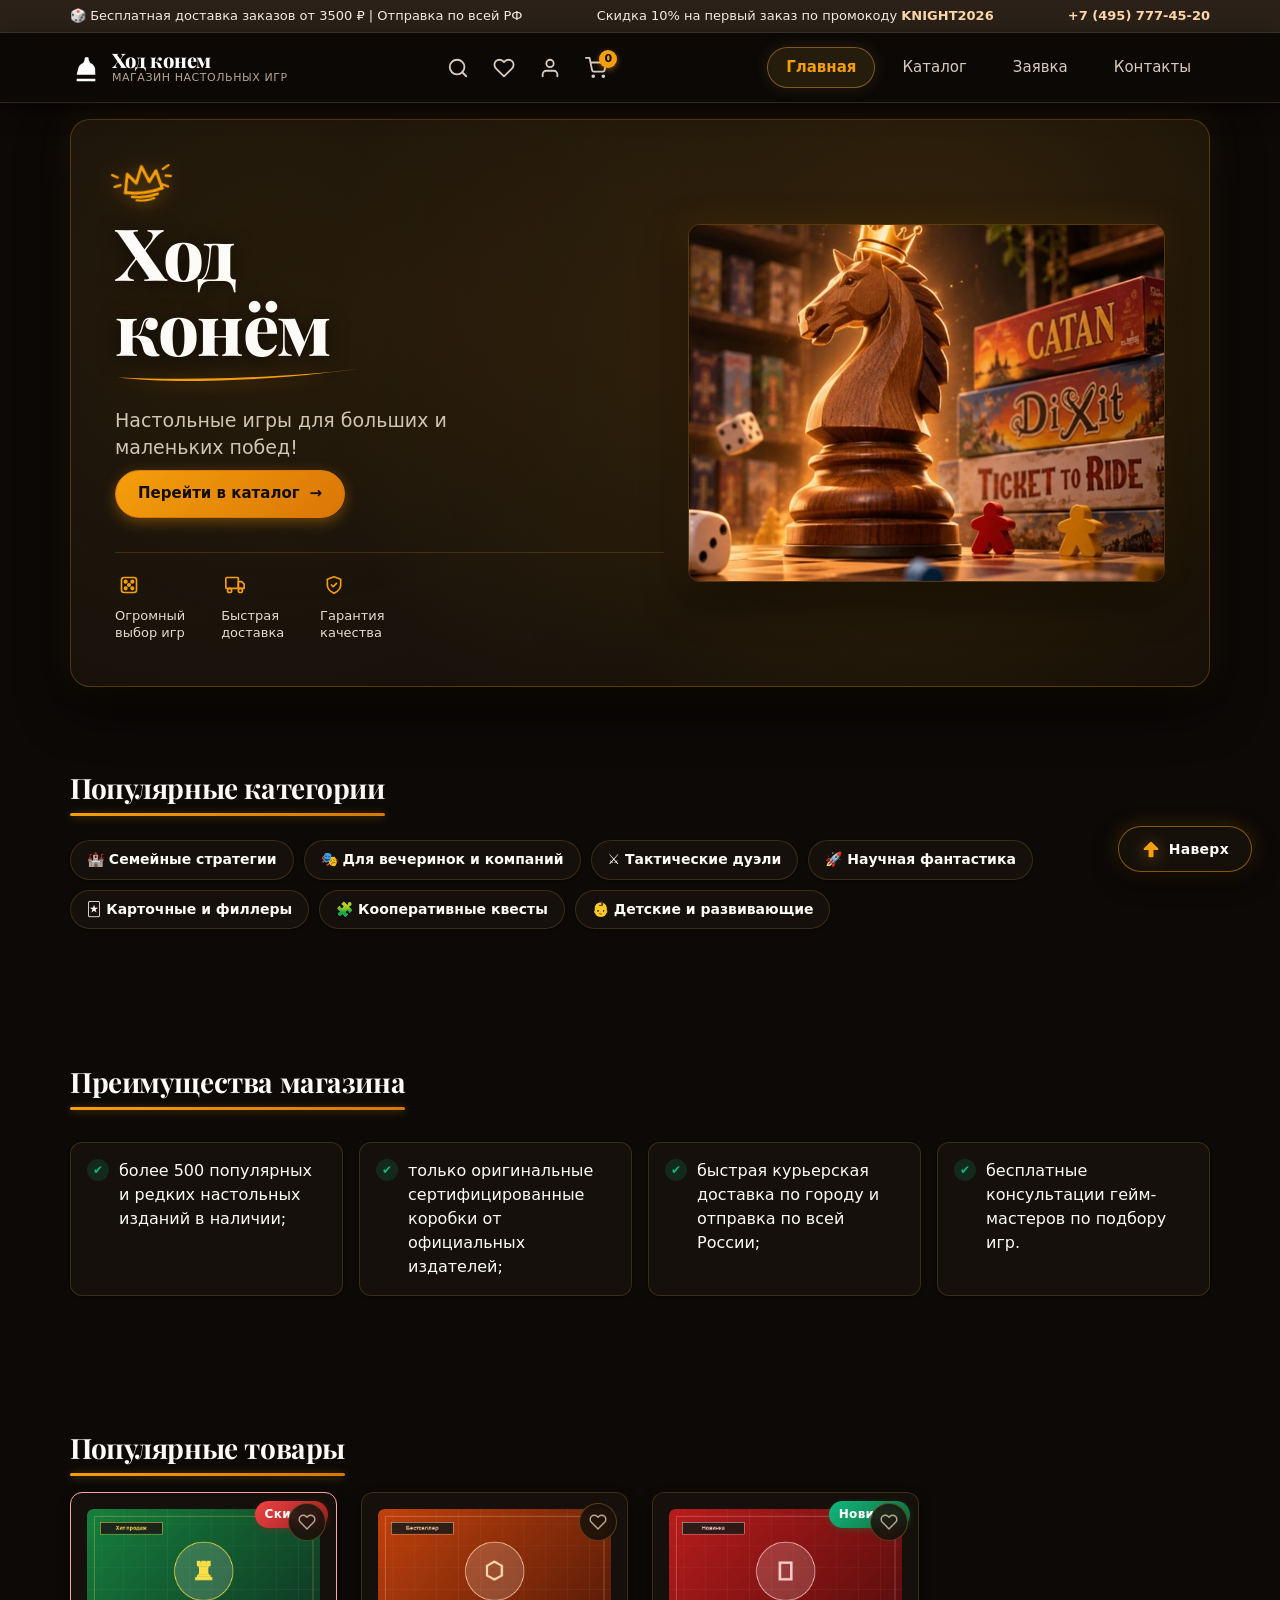
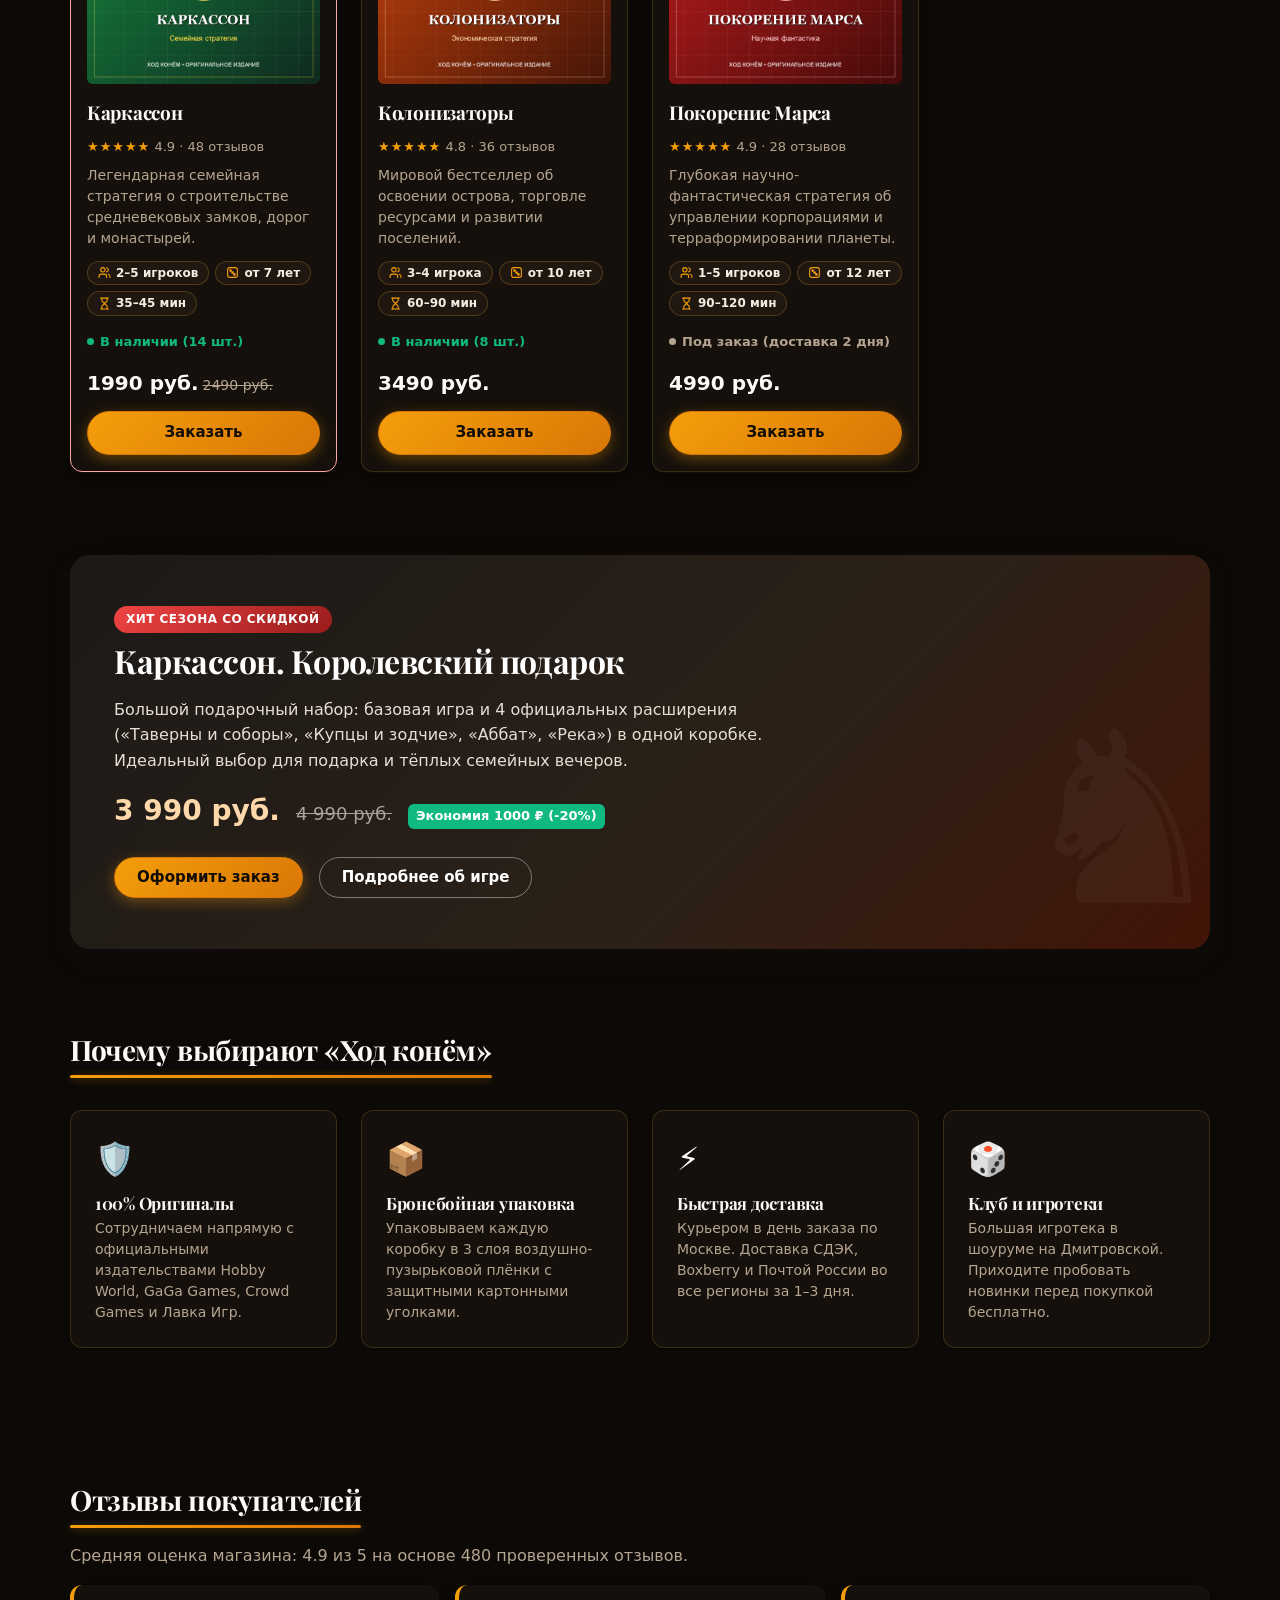
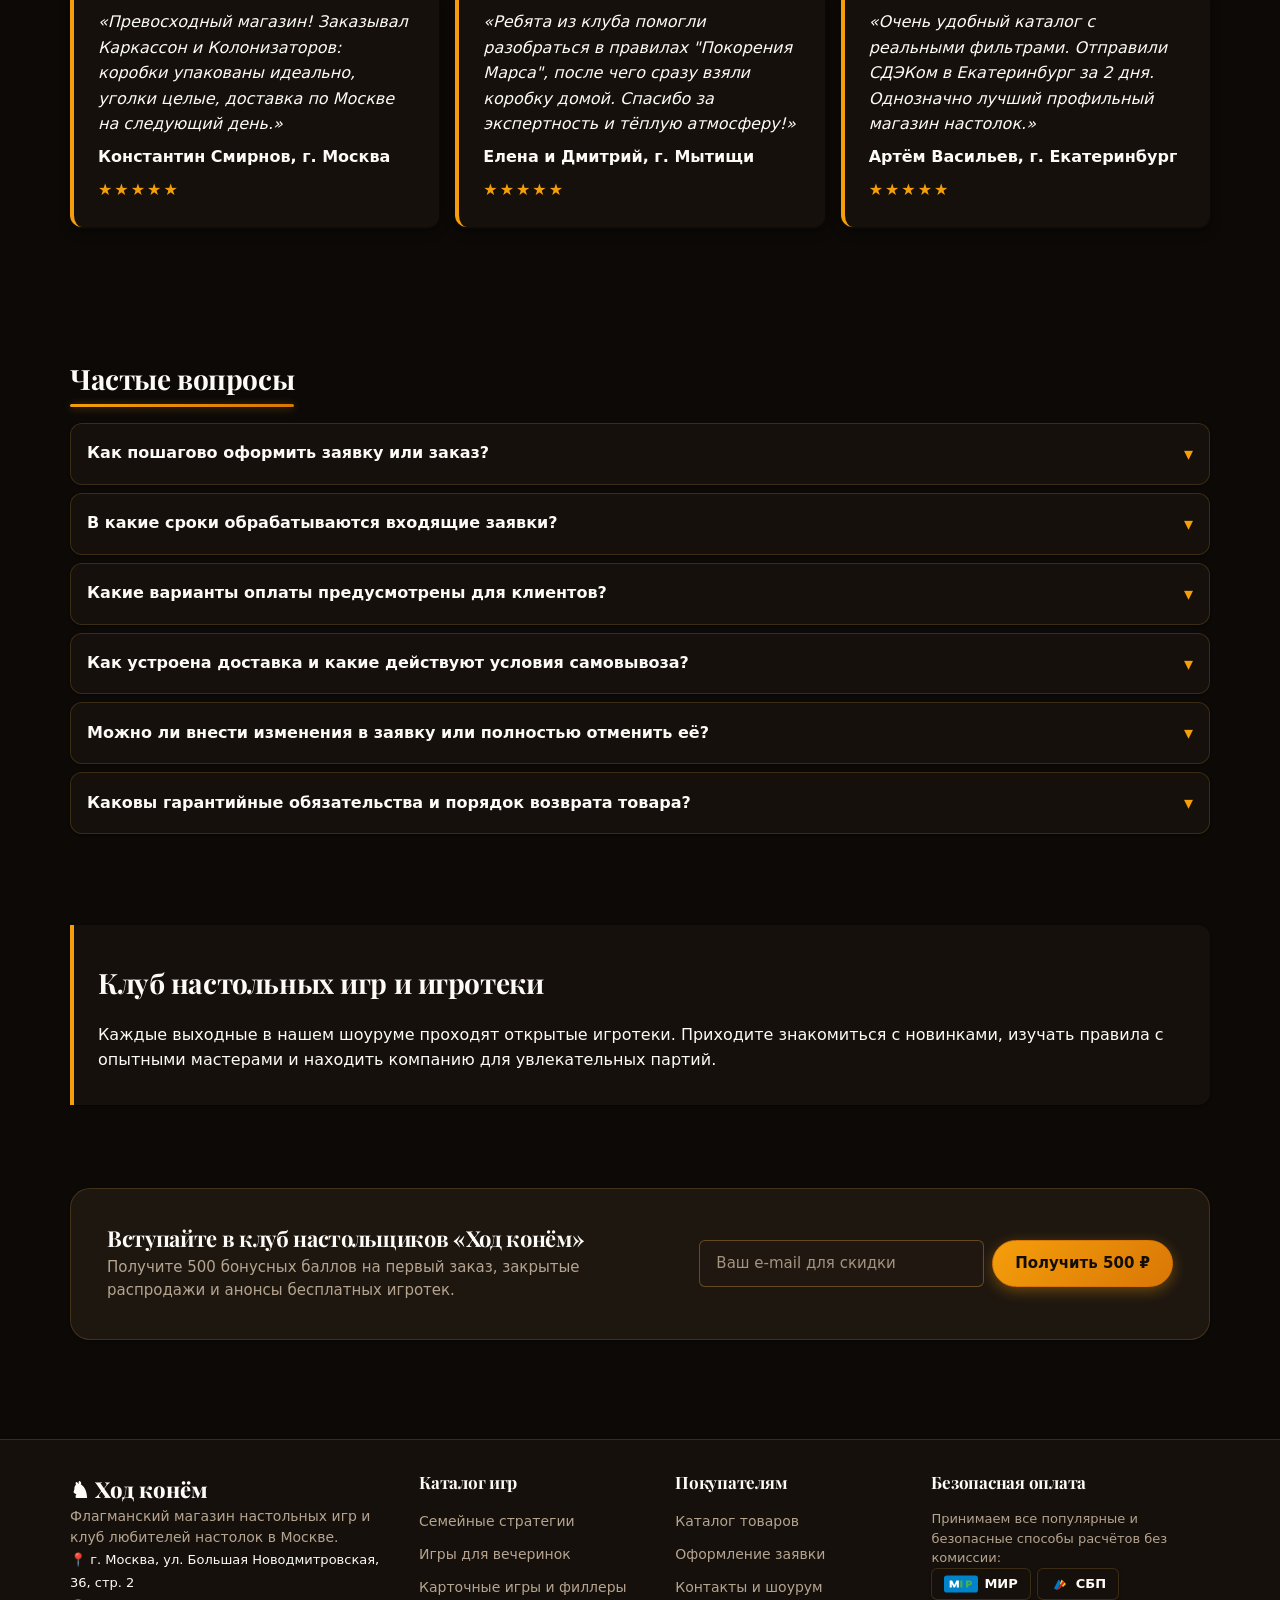
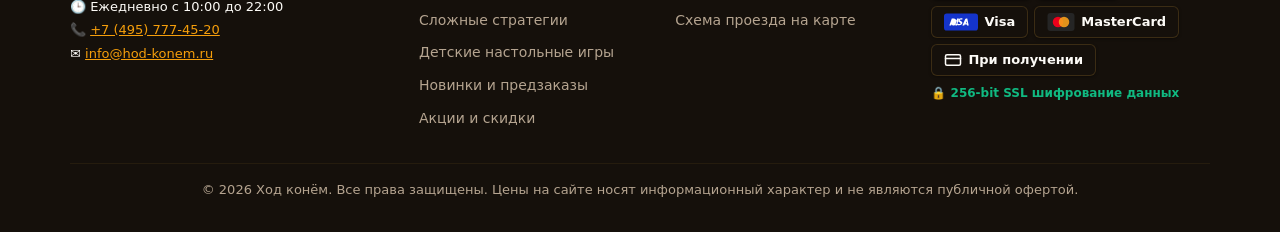
==== commit 31e6c227: "feat(interactivity): implement 5 dynamic store features (profile, wishlist, delivery calc, price sli" ====
--- a/index.html
+++ b/index.html
@@ -63,12 +63,18 @@
             <line x1="21" y1="21" x2="16.65" y2="16.65"></line>
           </svg>
         </a>
-        <a class="header-action-icon" href="contacts.html" aria-label="Контакты и шоурум" title="Контакты и шоурум">
+        <button class="header-action-icon header-action-icon--wishlist" type="button" aria-label="Избранное" title="Избранные игры" id="header-wishlist-btn">
+          <svg width="22" height="22" viewBox="0 0 24 24" fill="none" stroke="currentColor" stroke-width="2" stroke-linecap="round" stroke-linejoin="round">
+            <path d="M20.84 4.61a5.5 5.5 0 0 0-7.78 0L12 5.67l-1.06-1.06a5.5 5.5 0 0 0-7.78 7.78l1.06 1.06L12 21.23l7.78-7.78 1.06-1.06a5.5 5.5 0 0 0 0-7.78z"></path>
+          </svg>
+          <span class="header-wishlist-badge" id="wishlist-badge" style="display: none;">0</span>
+        </button>
+        <button class="header-action-icon header-action-icon--profile" type="button" aria-label="Личный кабинет" title="Личный кабинет" id="header-profile-btn">
           <svg width="22" height="22" viewBox="0 0 24 24" fill="none" stroke="currentColor" stroke-width="2" stroke-linecap="round" stroke-linejoin="round">
             <path d="M20 21v-2a4 4 0 0 0-4-4H8a4 4 0 0 0-4 4v2"></path>
             <circle cx="12" cy="7" r="4"></circle>
           </svg>
-        </a>
+        </button>
         <a class="header-action-icon header-action-icon--cart" href="order.html" aria-label="Корзина: 0 товаров" title="Корзина">
           <svg width="22" height="22" viewBox="0 0 24 24" fill="none" stroke="currentColor" stroke-width="2" stroke-linecap="round" stroke-linejoin="round">
             <circle cx="9" cy="21" r="1"></circle>
@@ -199,8 +205,13 @@
       <h2 class="section__title">Популярные товары</h2>
 
       <div class="products-grid">
-        <article class="product-card product-card--discount">
+        <article class="product-card product-card--discount" data-product="carcassonne">
           <span class="product-card__badge">Скидка</span>
+          <button class="product-card__favorite" type="button" aria-label="Добавить в избранное" data-id="carcassonne" title="Добавить в избранное">
+            <svg width="18" height="18" viewBox="0 0 24 24" fill="none" stroke="currentColor" stroke-width="2" stroke-linecap="round" stroke-linejoin="round">
+              <path d="M20.84 4.61a5.5 5.5 0 0 0-7.78 0L12 5.67l-1.06-1.06a5.5 5.5 0 0 0-7.78 7.78l1.06 1.06L12 21.23l7.78-7.78 1.06-1.06a5.5 5.5 0 0 0 0-7.78z"></path>
+            </svg>
+          </button>
           <a href="product.html" class="product-card__image-link" aria-label="Карточка товара: Каркассон">
             <img
               src="images/product-1.jpg"
@@ -228,7 +239,12 @@
           </button>
         </article>
 
-        <article class="product-card">
+        <article class="product-card" data-product="catan">
+          <button class="product-card__favorite" type="button" aria-label="Добавить в избранное" data-id="catan" title="Добавить в избранное">
+            <svg width="18" height="18" viewBox="0 0 24 24" fill="none" stroke="currentColor" stroke-width="2" stroke-linecap="round" stroke-linejoin="round">
+              <path d="M20.84 4.61a5.5 5.5 0 0 0-7.78 0L12 5.67l-1.06-1.06a5.5 5.5 0 0 0-7.78 7.78l1.06 1.06L12 21.23l7.78-7.78 1.06-1.06a5.5 5.5 0 0 0 0-7.78z"></path>
+            </svg>
+          </button>
           <a href="product.html" class="product-card__image-link" aria-label="Карточка товара: Колонизаторы">
             <img
               src="images/product-2.jpg"
@@ -256,8 +272,13 @@
           </button>
         </article>
 
-        <article class="product-card product-card--new">
+        <article class="product-card product-card--new" data-product="mars">
           <span class="product-card__badge product-card__badge--new">Новинка</span>
+          <button class="product-card__favorite" type="button" aria-label="Добавить в избранное" data-id="mars" title="Добавить в избранное">
+            <svg width="18" height="18" viewBox="0 0 24 24" fill="none" stroke="currentColor" stroke-width="2" stroke-linecap="round" stroke-linejoin="round">
+              <path d="M20.84 4.61a5.5 5.5 0 0 0-7.78 0L12 5.67l-1.06-1.06a5.5 5.5 0 0 0-7.78 7.78l1.06 1.06L12 21.23l7.78-7.78 1.06-1.06a5.5 5.5 0 0 0 0-7.78z"></path>
+            </svg>
+          </button>
           <a href="product.html" class="product-card__image-link" aria-label="Карточка товара: Покорение Марса">
             <img
               src="images/product-3.jpg"
@@ -648,5 +669,74 @@
     </svg>
     <span class="to-top__text">Наверх</span>
   </a>
+
+  <!-- Модальное окно: Личный кабинет покупателя -->
+  <dialog class="profile-dialog" id="profile-dialog" aria-labelledby="profile-user-name">
+    <div class="profile-dialog__header">
+      <div class="profile-dialog__user-wrap">
+        <div class="profile-dialog__avatar" aria-hidden="true">
+          <svg width="28" height="28" viewBox="0 0 24 24" fill="none" stroke="currentColor" stroke-width="2" stroke-linecap="round" stroke-linejoin="round">
+            <path d="M20 21v-2a4 4 0 0 0-4-4H8a4 4 0 0 0-4 4v2"></path>
+            <circle cx="12" cy="7" r="4"></circle>
+          </svg>
+        </div>
+        <div>
+          <h3 class="profile-dialog__name" id="profile-user-name">Александр Волков</h3>
+          <span class="profile-dialog__badge">
+            <svg width="14" height="14" viewBox="0 0 24 24" fill="currentColor" aria-hidden="true">
+              <polygon points="12 2 15.09 8.26 22 9.27 17 14.14 18.18 21.02 12 17.77 5.82 21.02 7 14.14 2 9.27 8.91 8.26 12 2"></polygon>
+            </svg>
+            Магистр настолок
+          </span>
+        </div>
+      </div>
+      <button class="profile-dialog__close" type="button" aria-label="Закрыть профиль" onclick="document.getElementById('profile-dialog').close()">×</button>
+    </div>
+
+    <div class="profile-dialog__stat-box">
+      <div class="profile-stat-item">
+        <span class="profile-stat-item__value">500 ₽</span>
+        <span class="profile-stat-item__label">Бонусный счёт</span>
+      </div>
+      <div class="profile-stat-item">
+        <span class="profile-stat-item__value">7%</span>
+        <span class="profile-stat-item__label">Клубная скидка</span>
+      </div>
+      <div class="profile-stat-item">
+        <span class="profile-stat-item__value" id="profile-wishlist-count">0</span>
+        <span class="profile-stat-item__label">В вишлисте</span>
+      </div>
+    </div>
+
+    <h4 class="profile-dialog__section-title">
+      <svg width="16" height="16" viewBox="0 0 24 24" fill="none" stroke="currentColor" stroke-width="2" stroke-linecap="round" stroke-linejoin="round" aria-hidden="true">
+        <rect x="2" y="3" width="20" height="14" rx="2" ry="2"></rect>
+        <line x1="8" y1="21" x2="16" y2="21"></line>
+        <line x1="12" y1="17" x2="12" y2="21"></line>
+      </svg>
+      Последний заказ
+    </h4>
+    <div class="profile-order-card">
+      <div class="profile-order-card__header">
+        <span class="profile-order-card__id">Заказ №ХК-8492</span>
+        <span class="profile-order-card__status">Доставлен</span>
+      </div>
+      <p class="profile-order-card__details">«Покорение Марса», «Кодовые имена» • 5 480 ₽ (оплачен картой онлайн)</p>
+    </div>
+
+    <h4 class="profile-dialog__section-title">
+      <svg width="16" height="16" viewBox="0 0 24 24" fill="none" stroke="currentColor" stroke-width="2" stroke-linecap="round" stroke-linejoin="round" aria-hidden="true">
+        <path d="M21 10c0 7-9 13-9 13s-9-6-9-13a9 9 0 0 1 18 0z"></path>
+        <circle cx="12" cy="10" r="3"></circle>
+      </svg>
+      Основной адрес доставки
+    </h4>
+    <p style="margin: 0 0 16px; font-size: 14px; color: var(--color-muted);">г. Москва, ул. Арбат, д. 24, кв. 12 (домофон 12В)</p>
+
+    <div class="profile-dialog__footer">
+      <a class="button button--secondary" href="catalog.html?filter=wishlist" style="flex: 1; text-align: center; text-decoration: none;">Мой вишлист</a>
+      <button class="button button--primary" type="button" style="flex: 1;" onclick="document.getElementById('profile-dialog').close()">Готово</button>
+    </div>
+  </dialog>
 </body>
 </html>
--- a/css/style.css
+++ b/css/style.css
@@ -263,6 +263,11 @@
   color: #d6cbbe;
   border-radius: 50%;
   text-decoration: none;
+  background: transparent;
+  border: none;
+  padding: 0;
+  cursor: pointer;
+  font: inherit;
   transition: all var(--transition);
 }
 
@@ -2118,18 +2123,41 @@
 }
 
 .newsletter-card__input {
-  flex: 1 1 200px;
-  padding: 10px 14px;
-  border: 1.5px solid var(--color-border);
+  flex: 1 1 220px;
+  min-height: 44px;
+  padding: 11px 16px;
+  border: 1.5px solid rgba(229, 169, 60, 0.35);
   border-radius: var(--radius-sm);
-  background-color: #ffffff;
+  background-color: #201710;
+  color: #ffffff;
   font: inherit;
-  font-size: 14px;
+  font-size: 15px;
+  transition: border-color var(--transition), background-color var(--transition), box-shadow var(--transition);
+}
+
+.newsletter-card__input::placeholder {
+  color: #a39482;
+  opacity: 1;
+}
+
+.newsletter-card__input:hover {
+  background-color: #261d15;
+  border-color: rgba(245, 158, 11, 0.65);
 }
 
 .newsletter-card__input:focus {
+  background-color: #291f16;
   border-color: var(--color-primary);
+  box-shadow: 0 0 0 3px rgba(245, 158, 11, 0.3);
+  color: #ffffff;
   outline: none;
+}
+
+.newsletter-card__form .button {
+  min-height: 44px;
+  padding: 11px 22px;
+  font-size: 15px;
+  font-weight: 700;
 }
 
 /* Четырёхколоночный футер реального магазина */
@@ -2380,3 +2408,571 @@
   outline: 2px solid var(--color-primary);
   outline-offset: 2px;
 }
+
+/* ==========================================================================
+   11. Новые интерактивные компоненты (5 фич)
+   ========================================================================== */
+
+/* --- 1. Избранное (Wishlist) --- */
+.product-card__favorite {
+  position: absolute;
+  top: 10px;
+  right: 10px;
+  z-index: 6;
+  display: inline-flex;
+  align-items: center;
+  justify-content: center;
+  width: 38px;
+  height: 38px;
+  padding: 0;
+  border-radius: 50%;
+  background-color: rgba(22, 16, 10, 0.85);
+  backdrop-filter: blur(8px);
+  -webkit-backdrop-filter: blur(8px);
+  border: 1px solid rgba(229, 169, 60, 0.3);
+  color: var(--color-muted);
+  cursor: pointer;
+  transition: all var(--transition-smooth);
+}
+
+.product-card__favorite:hover {
+  transform: scale(1.14);
+  border-color: var(--color-primary);
+  color: var(--color-primary);
+  background-color: rgba(38, 28, 18, 0.95);
+  box-shadow: 0 4px 14px rgba(0, 0, 0, 0.6), 0 0 12px rgba(245, 158, 11, 0.35);
+}
+
+.product-card__favorite:active {
+  transform: scale(0.92);
+}
+
+.product-card__favorite--active {
+  color: #f59e0b;
+  border-color: #f59e0b;
+  background-color: rgba(245, 158, 11, 0.15);
+  box-shadow: 0 0 14px rgba(245, 158, 11, 0.4);
+}
+
+.product-card__favorite--active svg {
+  fill: #f59e0b;
+  stroke: #f59e0b;
+  animation: heartPulse 0.35s cubic-bezier(0.175, 0.885, 0.32, 1.275);
+}
+
+@keyframes heartPulse {
+  0% { transform: scale(1); }
+  50% { transform: scale(1.35); }
+  100% { transform: scale(1); }
+}
+
+.header-wishlist-badge {
+  position: absolute;
+  top: -6px;
+  right: -6px;
+  min-width: 18px;
+  height: 18px;
+  padding: 0 4px;
+  border-radius: var(--radius-full);
+  background: linear-gradient(135deg, #f59e0b, #d97706);
+  color: #120d06;
+  font-size: 11px;
+  font-weight: 800;
+  display: inline-flex;
+  align-items: center;
+  justify-content: center;
+  line-height: 1;
+  box-shadow: 0 2px 6px rgba(0, 0, 0, 0.6);
+  transition: transform var(--transition);
+}
+
+/* --- 2. Личный кабинет (Profile Modal) --- */
+.profile-dialog {
+  width: min(100% - 32px, 540px);
+  max-height: calc(100vh - 32px);
+  overflow-y: auto;
+  padding: clamp(20px, 4vw, 32px);
+  border: 1.5px solid rgba(245, 158, 11, 0.45);
+  border-radius: var(--radius-lg);
+  background-color: #17110a;
+  color: #fdfbf7;
+  box-shadow: 0 25px 60px rgba(0, 0, 0, 0.85), 0 0 35px rgba(245, 158, 11, 0.2);
+}
+
+.profile-dialog::backdrop {
+  background-color: rgba(10, 7, 5, 0.84);
+  backdrop-filter: blur(6px);
+}
+
+.profile-dialog__header {
+  display: flex;
+  justify-content: space-between;
+  align-items: flex-start;
+  gap: 16px;
+  padding-bottom: 16px;
+  border-bottom: 1px solid rgba(245, 158, 11, 0.25);
+  margin-bottom: 20px;
+}
+
+.profile-dialog__user-wrap {
+  display: flex;
+  align-items: center;
+  gap: 16px;
+}
+
+.profile-dialog__avatar {
+  width: 58px;
+  height: 58px;
+  border-radius: 50%;
+  background: linear-gradient(135deg, #2a1f15, #1d150e);
+  border: 2px solid var(--color-primary);
+  display: flex;
+  align-items: center;
+  justify-content: center;
+  color: var(--color-primary);
+  flex-shrink: 0;
+  box-shadow: 0 0 16px rgba(245, 158, 11, 0.3);
+}
+
+.profile-dialog__name {
+  margin: 0 0 4px;
+  font-family: var(--font-heading);
+  font-size: 20px;
+  font-weight: 800;
+  color: #ffffff;
+}
+
+.profile-dialog__badge {
+  display: inline-flex;
+  align-items: center;
+  gap: 6px;
+  padding: 3px 10px;
+  border-radius: var(--radius-full);
+  background: linear-gradient(135deg, #f59e0b 0%, #d97706 100%);
+  color: #120d06;
+  font-size: 12px;
+  font-weight: 800;
+  letter-spacing: 0.02em;
+}
+
+.profile-dialog__close {
+  background: transparent;
+  border: none;
+  color: var(--color-muted);
+  font-size: 26px;
+  line-height: 1;
+  cursor: pointer;
+  padding: 4px;
+  border-radius: var(--radius-sm);
+  transition: color var(--transition);
+}
+
+.profile-dialog__close:hover {
+  color: #ffffff;
+}
+
+.profile-dialog__stat-box {
+  display: grid;
+  grid-template-columns: repeat(auto-fit, minmax(130px, 1fr));
+  gap: 12px;
+  margin-bottom: 20px;
+}
+
+.profile-stat-item {
+  padding: 12px;
+  background-color: #201710;
+  border: 1px solid rgba(229, 169, 60, 0.25);
+  border-radius: var(--radius-sm);
+  text-align: center;
+}
+
+.profile-stat-item__value {
+  display: block;
+  font-size: 20px;
+  font-weight: 800;
+  color: var(--color-primary);
+  font-variant-numeric: tabular-nums;
+}
+
+.profile-stat-item__label {
+  font-size: 12px;
+  color: #c4b5a2;
+  margin-top: 2px;
+}
+
+.profile-dialog__section-title {
+  font-size: 15px;
+  font-weight: 700;
+  color: #f5ede2;
+  margin: 0 0 10px;
+  display: flex;
+  align-items: center;
+  gap: 8px;
+}
+
+.profile-order-card {
+  padding: 14px;
+  background-color: #201710;
+  border: 1px solid rgba(229, 169, 60, 0.25);
+  border-radius: var(--radius-sm);
+  margin-bottom: 16px;
+}
+
+.profile-order-card__header {
+  display: flex;
+  justify-content: space-between;
+  align-items: center;
+  gap: 8px;
+  margin-bottom: 6px;
+}
+
+.profile-order-card__id {
+  font-weight: 700;
+  font-size: 14px;
+  color: #ffffff;
+}
+
+.profile-order-card__status {
+  display: inline-flex;
+  align-items: center;
+  gap: 5px;
+  font-size: 12px;
+  font-weight: 700;
+  color: var(--color-success);
+}
+
+.profile-order-card__status::before {
+  content: "";
+  display: inline-block;
+  width: 6px;
+  height: 6px;
+  border-radius: 50%;
+  background-color: var(--color-success);
+}
+
+.profile-order-card__details {
+  margin: 0;
+  font-size: 13px;
+  color: var(--color-muted);
+  line-height: 1.4;
+}
+
+.profile-dialog__footer {
+  display: flex;
+  gap: 10px;
+  margin-top: 20px;
+}
+
+/* --- 3. Калькулятор доставки и опций (Delivery Calc) --- */
+.delivery-calc {
+  margin: var(--space-md) 0;
+  padding: 16px;
+  background-color: #1a130b;
+  border: 1px solid rgba(229, 169, 60, 0.25);
+  border-radius: var(--radius-md);
+}
+
+.delivery-calc__title {
+  font-size: 16px;
+  font-weight: 700;
+  color: #ffffff;
+  margin: 0 0 12px;
+  display: flex;
+  align-items: center;
+  gap: 8px;
+}
+
+.delivery-calc__grid {
+  display: grid;
+  grid-template-columns: repeat(auto-fit, minmax(180px, 1fr));
+  gap: 10px;
+  margin-bottom: 14px;
+}
+
+.delivery-calc__option {
+  position: relative;
+  display: flex;
+  flex-direction: column;
+  justify-content: space-between;
+  padding: 12px;
+  background-color: #201710;
+  border: 1.5px solid rgba(229, 169, 60, 0.25);
+  border-radius: var(--radius-sm);
+  cursor: pointer;
+  transition: all var(--transition);
+}
+
+.delivery-calc__option:hover {
+  background-color: #261d15;
+  border-color: rgba(245, 158, 11, 0.5);
+}
+
+.delivery-calc__option input[type="radio"] {
+  position: absolute;
+  top: 12px;
+  right: 12px;
+  accent-color: var(--color-primary);
+  margin: 0;
+}
+
+.delivery-calc__option--active,
+.delivery-calc__option:has(input:checked) {
+  background-color: #2a1e14;
+  border-color: var(--color-primary);
+  box-shadow: 0 0 0 2px rgba(245, 158, 11, 0.3);
+}
+
+.delivery-calc__option-name {
+  font-weight: 700;
+  font-size: 13px;
+  color: #ffffff;
+  margin-bottom: 4px;
+}
+
+.delivery-calc__option-desc {
+  font-size: 11px;
+  color: var(--color-muted);
+  line-height: 1.3;
+}
+
+.delivery-calc__option-price {
+  font-weight: 800;
+  font-size: 14px;
+  color: var(--color-primary);
+  margin-top: 8px;
+}
+
+.delivery-calc__addons {
+  display: flex;
+  flex-direction: column;
+  gap: 8px;
+  padding-top: 10px;
+  border-top: 1px solid rgba(229, 169, 60, 0.15);
+}
+
+.delivery-calc__addon-label {
+  display: flex;
+  align-items: center;
+  justify-content: space-between;
+  padding: 8px 12px;
+  background-color: #201710;
+  border: 1px solid rgba(229, 169, 60, 0.2);
+  border-radius: var(--radius-sm);
+  font-size: 13px;
+  color: #f5ede2;
+  cursor: pointer;
+  transition: all var(--transition);
+}
+
+.delivery-calc__addon-label:hover {
+  background-color: #261d15;
+  border-color: rgba(245, 158, 11, 0.45);
+}
+
+.delivery-calc__addon-label input[type="checkbox"] {
+  accent-color: var(--color-primary);
+  margin-right: 10px;
+  width: 17px;
+  height: 17px;
+}
+
+.delivery-calc__addon-price {
+  font-weight: 700;
+  color: var(--color-primary);
+  margin-left: auto;
+}
+
+.delivery-calc__summary {
+  display: flex;
+  justify-content: space-between;
+  align-items: baseline;
+  margin-top: 14px;
+  padding-top: 12px;
+  border-top: 1px dashed rgba(245, 158, 11, 0.3);
+}
+
+.delivery-calc__summary-label {
+  font-size: 14px;
+  font-weight: 700;
+  color: #ffffff;
+}
+
+.delivery-calc__summary-val {
+  font-size: 20px;
+  font-weight: 800;
+  color: var(--color-primary);
+  font-variant-numeric: tabular-nums;
+}
+
+/* --- 4. Ползунок цены (Price Range Slider) --- */
+.catalog-filters__slider-wrap {
+  margin-top: var(--space-sm);
+}
+
+.catalog-filters__range-header {
+  display: flex;
+  justify-content: space-between;
+  align-items: baseline;
+  margin-bottom: 8px;
+}
+
+.catalog-filters__range-val {
+  font-size: 14px;
+  font-weight: 800;
+  color: var(--color-primary);
+  background-color: #201710;
+  border: 1px solid rgba(229, 169, 60, 0.3);
+  padding: 2px 8px;
+  border-radius: var(--radius-sm);
+  font-variant-numeric: tabular-nums;
+}
+
+.catalog-filters__range-slider {
+  width: 100%;
+  height: 6px;
+  -webkit-appearance: none;
+  appearance: none;
+  background: #201710;
+  border-radius: var(--radius-full);
+  outline: none;
+  margin: 10px 0;
+  border: 1px solid rgba(229, 169, 60, 0.25);
+}
+
+.catalog-filters__range-slider::-webkit-slider-thumb {
+  -webkit-appearance: none;
+  appearance: none;
+  width: 20px;
+  height: 20px;
+  border-radius: 50%;
+  background: linear-gradient(135deg, #f59e0b, #d97706);
+  cursor: pointer;
+  border: 2px solid #ffffff;
+  box-shadow: 0 0 10px rgba(245, 158, 11, 0.6);
+  transition: transform var(--transition);
+}
+
+.catalog-filters__range-slider::-webkit-slider-thumb:hover {
+  transform: scale(1.2);
+}
+
+.catalog-filters__range-slider::-moz-range-thumb {
+  width: 20px;
+  height: 20px;
+  border-radius: 50%;
+  background: linear-gradient(135deg, #f59e0b, #d97706);
+  cursor: pointer;
+  border: 2px solid #ffffff;
+  box-shadow: 0 0 10px rgba(245, 158, 11, 0.6);
+  transition: transform var(--transition);
+}
+
+.catalog-filters__range-slider::-moz-range-thumb:hover {
+  transform: scale(1.2);
+}
+
+/* --- 5. Интерактивные звёздочки и форма отзыва --- */
+.review-form-card {
+  padding: clamp(16px, 3vw, 24px);
+  background-color: var(--color-surface);
+  border: 1px solid var(--color-border);
+  border-radius: var(--radius-md);
+  margin-top: var(--space-lg);
+  box-shadow: var(--shadow-sm);
+}
+
+.review-form-card__title {
+  margin: 0 0 12px;
+  font-size: 18px;
+  font-weight: 700;
+  color: #ffffff;
+}
+
+.star-rating {
+  display: inline-flex;
+  align-items: center;
+  gap: 4px;
+  margin-bottom: 12px;
+}
+
+.star-rating__star {
+  background: transparent;
+  border: none;
+  padding: 4px;
+  font-size: 22px;
+  color: #574637;
+  cursor: pointer;
+  line-height: 1;
+  transition: color var(--transition), transform var(--transition);
+}
+
+.star-rating__star--active,
+.star-rating__star:hover {
+  color: var(--color-accent-gold);
+}
+
+.star-rating__star:hover {
+  transform: scale(1.2);
+}
+
+.star-rating__hint {
+  font-size: 13px;
+  font-weight: 700;
+  color: #f5ede2;
+  margin-left: 8px;
+}
+
+.review-card--new {
+  animation: reviewFadeIn 0.4s cubic-bezier(0.16, 1, 0.3, 1) forwards;
+  border-color: rgba(245, 158, 11, 0.4);
+}
+
+@keyframes reviewFadeIn {
+  from {
+    opacity: 0;
+    transform: translateY(-8px);
+  }
+  to {
+    opacity: 1;
+    transform: translateY(0);
+  }
+}
+
+/* Всплывающее уведомление (Toast) */
+.shop-toast {
+  position: fixed;
+  bottom: 28px;
+  right: 28px;
+  z-index: 9999;
+  display: flex;
+  align-items: center;
+  gap: 10px;
+  padding: 12px 20px;
+  background-color: #1a130b;
+  color: #fdfbf7;
+  border: 1.5px solid var(--color-primary);
+  border-radius: var(--radius-full);
+  box-shadow: 0 8px 24px rgba(0, 0, 0, 0.6), 0 0 16px rgba(245, 158, 11, 0.25);
+  font-size: 14px;
+  font-weight: 600;
+  pointer-events: none;
+  opacity: 0;
+  transform: translateY(16px);
+  transition: opacity 0.3s ease, transform 0.3s ease;
+}
+
+.shop-toast--visible {
+  opacity: 1;
+  transform: translateY(0);
+}
+
+@media (max-width: 640px) {
+  .shop-toast {
+    bottom: 20px;
+    right: 16px;
+    left: 16px;
+    justify-content: center;
+    text-align: center;
+  }
+}
+
--- a/css/responsive.css
+++ b/css/responsive.css
@@ -765,3 +765,29 @@
     grid-template-columns: 1.4fr 1fr 1fr 1.2fr;
   }
 }
+
+/* ==========================================================================
+   12. Адаптивность новых компонентов
+   ========================================================================== */
+
+@media (max-width: 480px) {
+  .profile-dialog__user-wrap {
+    flex-direction: column;
+    align-items: flex-start;
+    gap: 10px;
+  }
+
+  .profile-dialog__avatar {
+    width: 48px;
+    height: 48px;
+  }
+
+  .delivery-calc__grid {
+    grid-template-columns: 1fr;
+  }
+
+  .delivery-calc__addon-label {
+    flex-wrap: wrap;
+    gap: 6px;
+  }
+}
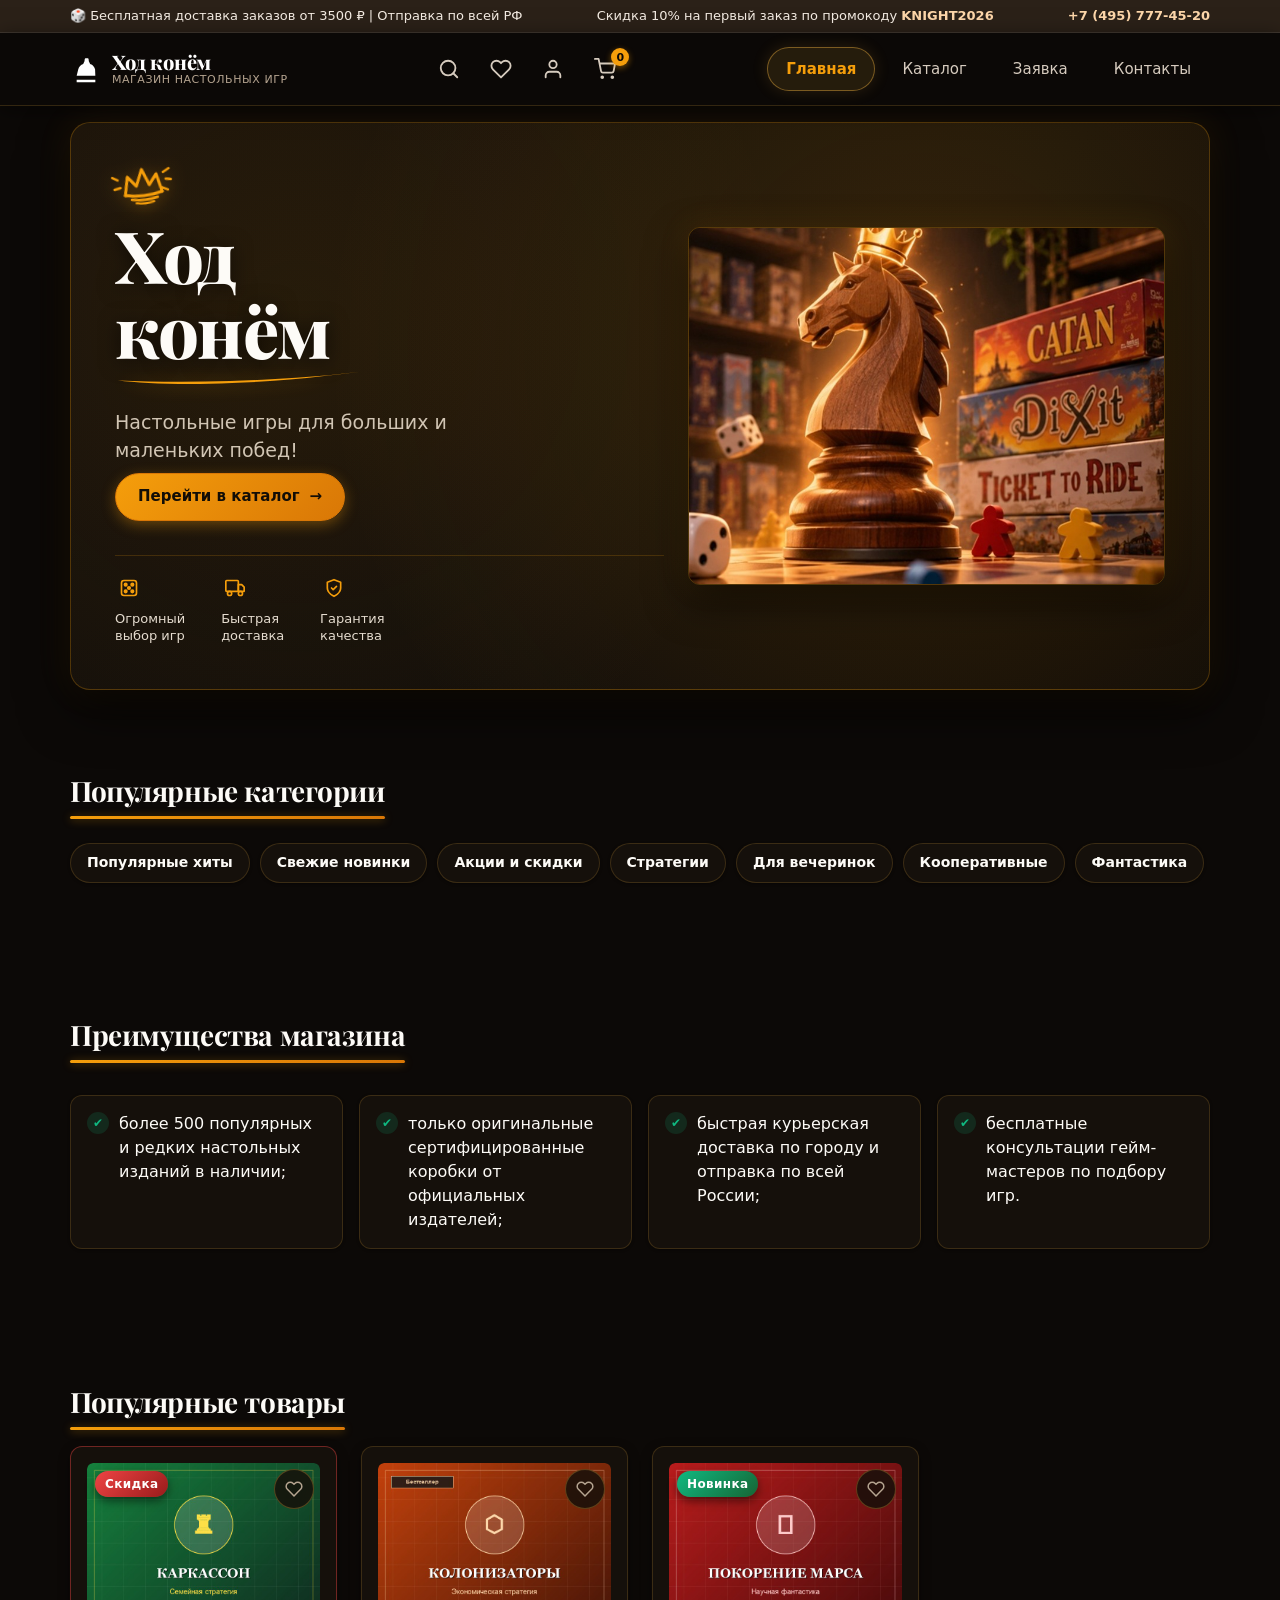
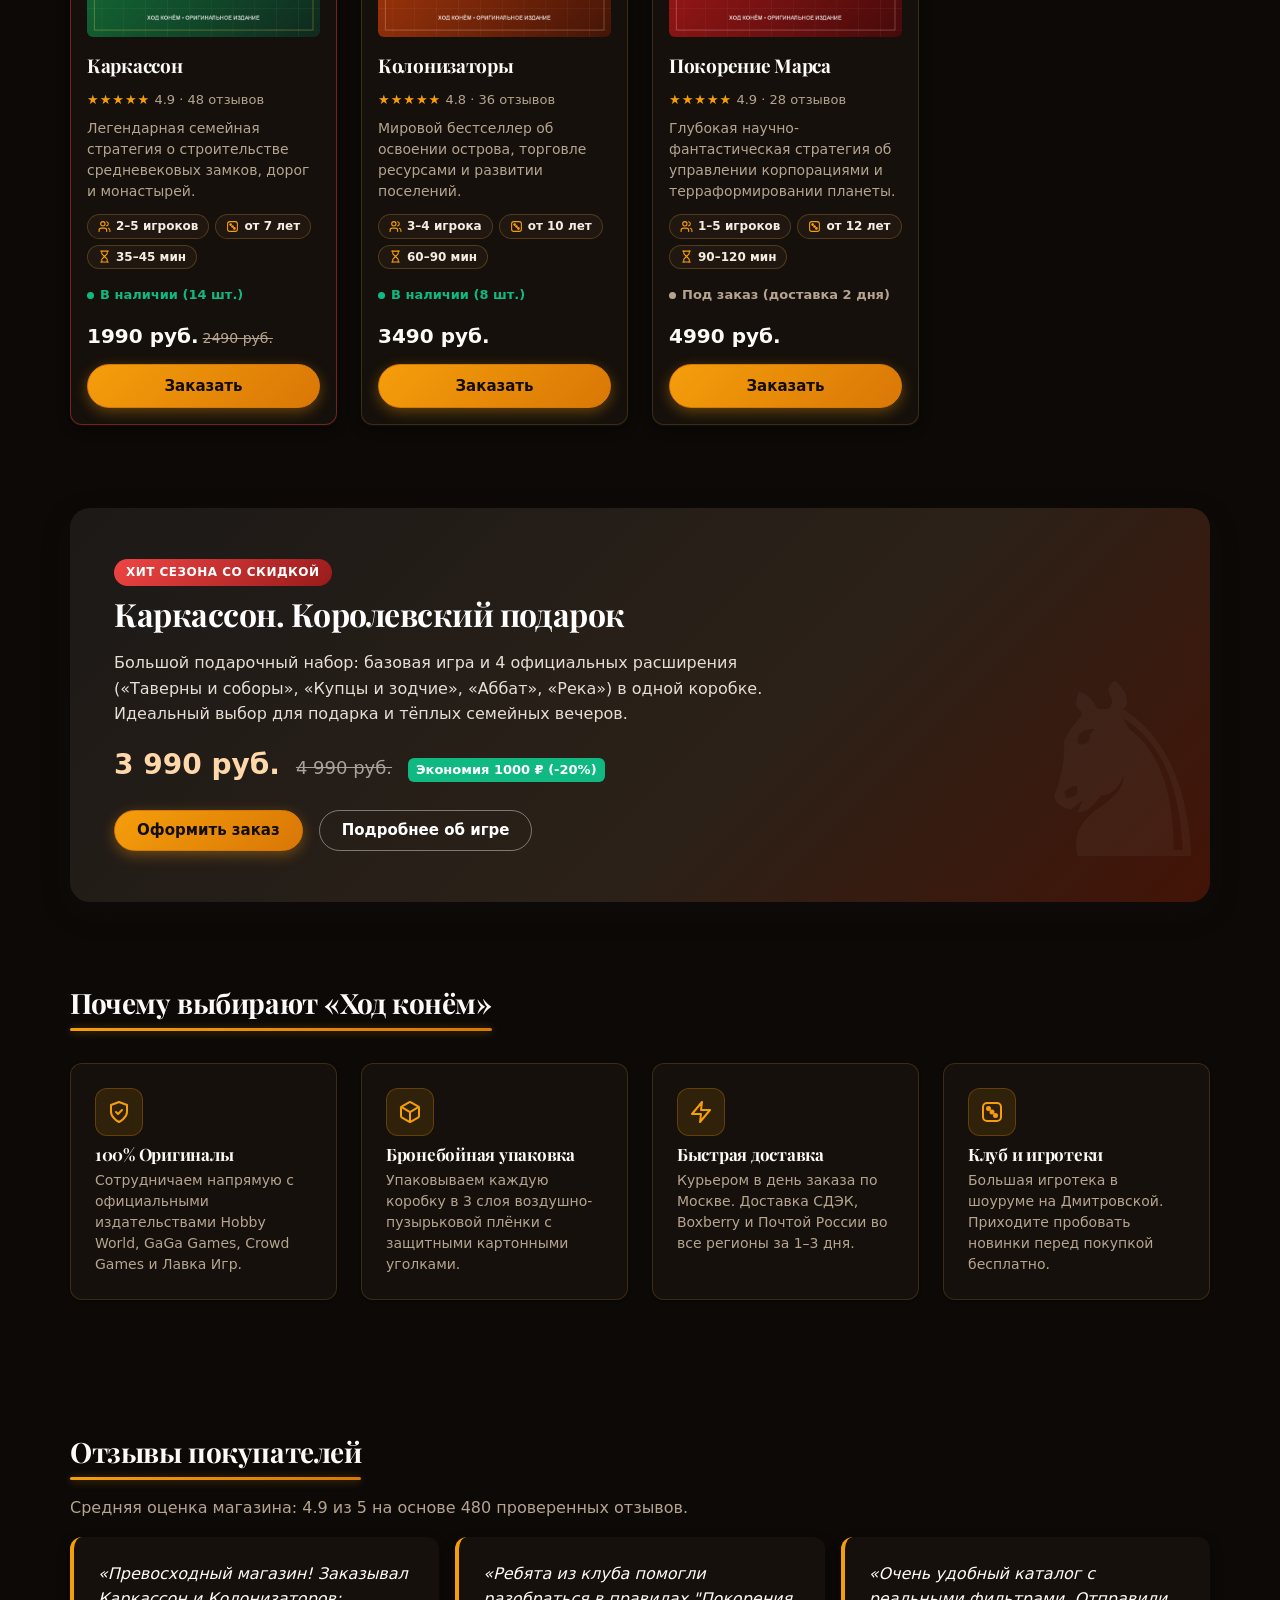
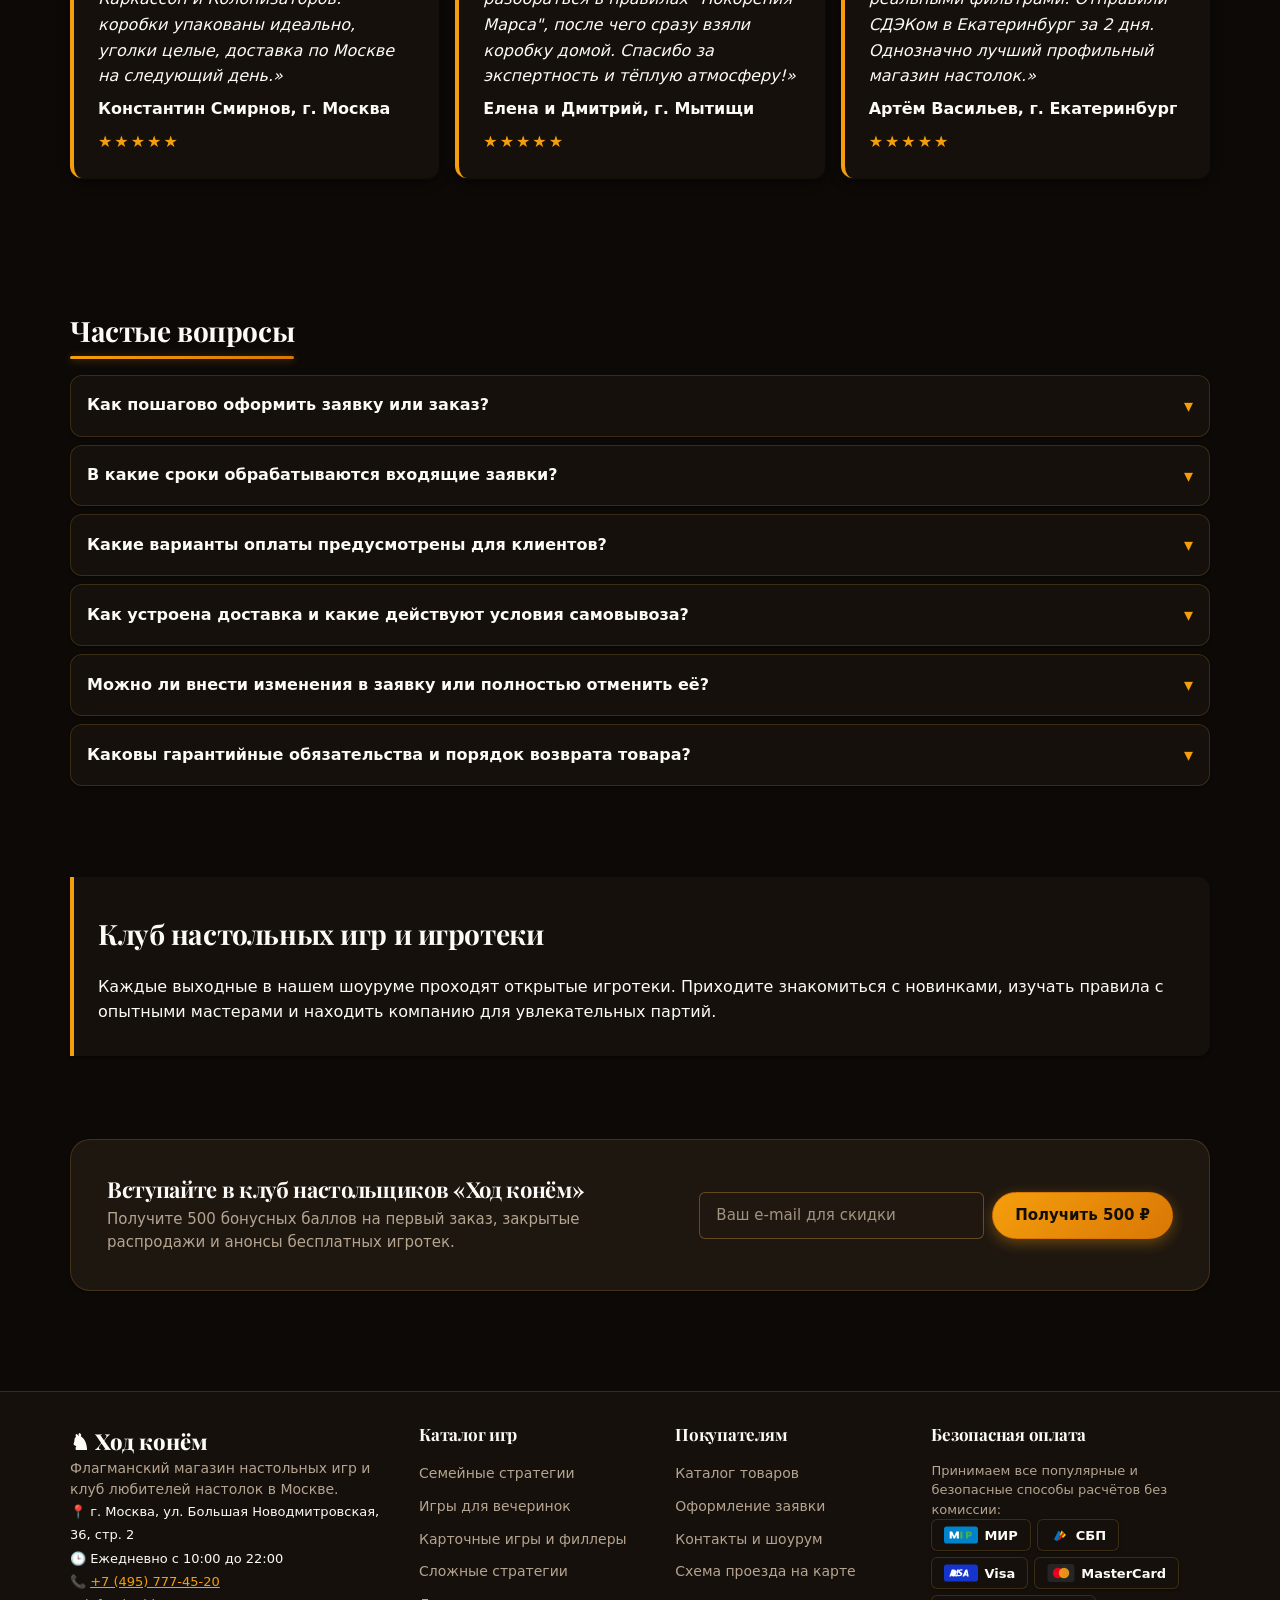
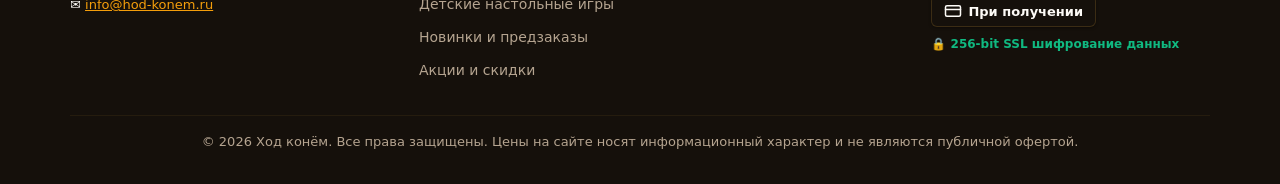
==== commit 5157a67e: "style(ui): fix badge overlap, add catalog search, mobile filter toggle, phone mask, and a11y polish" ====
--- a/index.html
+++ b/index.html
@@ -17,12 +17,13 @@
   <script src="js/main.js" defer></script>
 </head>
 <body>
+  <a class="skip-link" href="#main-content">Перейти к содержимому</a>
   <!-- Информационная полоса магазина -->
   <aside class="top-announcement" aria-label="Специальные предложения и доставка">
     <div class="top-announcement__inner">
       <span>🎲 Бесплатная доставка заказов от 3500 ₽ | Отправка по всей РФ</span>
       <span class="top-announcement__promo">Скидка 10% на первый заказ по промокоду <strong>KNIGHT2026</strong></span>
-      <a class="top-announcement__phone" href="contacts.html">+7 (495) 777-45-20</a>
+      <a class="top-announcement__phone" href="tel:+74957774520">+7 (495) 777-45-20</a>
     </div>
   </aside>
 
@@ -33,7 +34,7 @@
           <path d="M19 22H5v-2h14v2M17.5 12c-.3 0-.5-.2-.5-.5 0-1.1-.9-2-2-2-.3 0-.5-.2-.5-.5s.2-.5.5-.5c1.7 0 3 1.3 3 3 0 .3-.2.5-.5.5M19 17H5l1.2-4.8c.5-1.9 1.9-3.4 3.7-4l.6-1.2C10.8 6.4 11 5.7 11 5c0-.6.4-1 1-1h1c.6 0 1 .4 1 1 0 .7.2 1.4.5 2l.6 1.2c1.8.6 3.2 2.1 3.7 4L19 17z"/>
         </svg>
         <span class="site-header__logo-text">
-          <span class="site-header__brand">Ход конем</span>
+          <span class="site-header__brand">Ход конём</span>
           <span class="site-header__tagline">Магазин настольных игр</span>
         </span>
       </a>
@@ -87,7 +88,7 @@
     </div>
   </header>
 
-  <main>
+  <main id="main-content">
     <!-- Главный баннер (Hero) в стиле макета «Ход конём» -->
     <section class="hero">
       <div class="hero__content">
@@ -179,13 +180,13 @@
     <section class="section category-chips-section" aria-label="Быстрый выбор категорий">
       <h2 class="section__title">Популярные категории</h2>
       <div class="category-chips">
-        <a class="category-chip" href="catalog.html">🏰 Семейные стратегии</a>
-        <a class="category-chip" href="catalog.html">🎭 Для вечеринок и компаний</a>
-        <a class="category-chip" href="catalog.html">⚔️ Тактические дуэли</a>
-        <a class="category-chip" href="catalog.html">🚀 Научная фантастика</a>
-        <a class="category-chip" href="catalog.html">🃏 Карточные и филлеры</a>
-        <a class="category-chip" href="catalog.html">🧩 Кооперативные квесты</a>
-        <a class="category-chip" href="catalog.html">👶 Детские и развивающие</a>
+        <a class="category-chip" href="catalog.html?category=popular">Популярные хиты</a>
+        <a class="category-chip" href="catalog.html?category=new">Свежие новинки</a>
+        <a class="category-chip" href="catalog.html?category=discount">Акции и скидки</a>
+        <a class="category-chip" href="catalog.html?q=стратег">Стратегии</a>
+        <a class="category-chip" href="catalog.html?q=вечерин">Для вечеринок</a>
+        <a class="category-chip" href="catalog.html?q=кооператив">Кооперативные</a>
+        <a class="category-chip" href="catalog.html?q=фантаст">Фантастика</a>
       </div>
     </section>
 
@@ -334,22 +335,30 @@
       <h2 class="section__title">Почему выбирают «Ход конём»</h2>
       <div class="trust-grid">
         <article class="trust-card">
-          <div class="trust-card__icon" aria-hidden="true">🛡️</div>
+          <div class="trust-card__icon" aria-hidden="true">
+            <svg width="24" height="24" viewBox="0 0 24 24" fill="none" stroke="currentColor" stroke-width="2" stroke-linecap="round" stroke-linejoin="round"><path d="M12 22s8-4 8-10V5l-8-3-8 3v7c0 6 8 10 8 10z"/><polyline points="9 12 11 14 15 10"/></svg>
+          </div>
           <h3 class="trust-card__title">100% Оригиналы</h3>
           <p class="trust-card__desc">Сотрудничаем напрямую с официальными издательствами Hobby World, GaGa Games, Crowd Games и Лавка Игр.</p>
         </article>
         <article class="trust-card">
-          <div class="trust-card__icon" aria-hidden="true">📦</div>
+          <div class="trust-card__icon" aria-hidden="true">
+            <svg width="24" height="24" viewBox="0 0 24 24" fill="none" stroke="currentColor" stroke-width="2" stroke-linecap="round" stroke-linejoin="round"><path d="M21 16V8a2 2 0 0 0-1-1.73l-7-4a2 2 0 0 0-2 0l-7 4A2 2 0 0 0 3 8v8a2 2 0 0 0 1 1.73l7 4a2 2 0 0 0 2 0l7-4A2 2 0 0 0 21 16z"/><polyline points="3.27 6.96 12 12.01 20.73 6.96"/><line x1="12" y1="22.08" x2="12" y2="12"/></svg>
+          </div>
           <h3 class="trust-card__title">Бронебойная упаковка</h3>
           <p class="trust-card__desc">Упаковываем каждую коробку в 3 слоя воздушно-пузырьковой плёнки с защитными картонными уголками.</p>
         </article>
         <article class="trust-card">
-          <div class="trust-card__icon" aria-hidden="true">⚡</div>
+          <div class="trust-card__icon" aria-hidden="true">
+            <svg width="24" height="24" viewBox="0 0 24 24" fill="none" stroke="currentColor" stroke-width="2" stroke-linecap="round" stroke-linejoin="round"><polygon points="13 2 3 14 12 14 11 22 21 10 12 10 13 2"/></svg>
+          </div>
           <h3 class="trust-card__title">Быстрая доставка</h3>
           <p class="trust-card__desc">Курьером в день заказа по Москве. Доставка СДЭК, Boxberry и Почтой России во все регионы за 1–3 дня.</p>
         </article>
         <article class="trust-card">
-          <div class="trust-card__icon" aria-hidden="true">🎲</div>
+          <div class="trust-card__icon" aria-hidden="true">
+            <svg width="24" height="24" viewBox="0 0 24 24" fill="none" stroke="currentColor" stroke-width="2" stroke-linecap="round" stroke-linejoin="round"><rect width="18" height="18" x="3" y="3" rx="4" ry="4"/><circle cx="8.5" cy="8.5" r="1.5" fill="currentColor"/><circle cx="15.5" cy="15.5" r="1.5" fill="currentColor"/><circle cx="12" cy="12" r="1.5" fill="currentColor"/></svg>
+          </div>
           <h3 class="trust-card__title">Клуб и игротеки</h3>
           <p class="trust-card__desc">Большая игротека в шоуруме на Дмитровской. Приходите пробовать новинки перед покупкой бесплатно.</p>
         </article>
@@ -496,8 +505,9 @@
           <h2 class="newsletter-card__title">Вступайте в клуб настольщиков «Ход конём»</h2>
           <p class="newsletter-card__text">Получите 500 бонусных баллов на первый заказ, закрытые распродажи и анонсы бесплатных игротек.</p>
         </div>
-        <form class="newsletter-card__form" action="#" method="post" onsubmit="event.preventDefault(); alert('Спасибо за подписку! Промокод KNIGHT2026 активирован.');">
-          <input class="newsletter-card__input" type="email" placeholder="Ваш e-mail для скидки" required>
+        <form class="newsletter-card__form" id="newsletter-form" action="#" method="post">
+          <label class="visually-hidden" for="newsletter-email">Электронная почта для получения промокода</label>
+          <input class="newsletter-card__input" id="newsletter-email" name="email" type="email" autocomplete="email" placeholder="Ваш e-mail для скидки" required>
           <button class="button button--primary" type="submit">Получить 500 ₽</button>
         </form>
       </div>
@@ -514,8 +524,8 @@
           <p class="site-footer__info">
             📍 г. Москва, ул. Большая Новодмитровская, 36, стр. 2<br>
             🕒 Ежедневно с 10:00 до 22:00<br>
-            📞 <a href="contacts.html">+7 (495) 777-45-20</a><br>
-            ✉️ <a href="contacts.html">info@hod-konem.ru</a>
+            📞 <a href="tel:+74957774520">+7 (495) 777-45-20</a><br>
+            ✉️ <a href="mailto:info@hod-konem.ru">info@hod-konem.ru</a>
           </p>
         </div>
 
--- a/css/style.css
+++ b/css/style.css
@@ -129,6 +129,26 @@
 :target {
   outline: 2px dashed var(--color-primary);
   outline-offset: 6px;
+}
+
+/* Ссылка быстрого перехода к основному контенту (Accessibility Skip-link) */
+.skip-link {
+  position: absolute;
+  left: -9999px;
+  top: 12px;
+  z-index: 10000;
+  padding: 10px 18px;
+  border-radius: var(--radius-full);
+  background: linear-gradient(135deg, #f59e0b 0%, #d97706 100%);
+  color: #120d06;
+  font-weight: 700;
+  font-size: 14px;
+  text-decoration: none;
+  box-shadow: 0 6px 20px rgba(0, 0, 0, 0.7);
+}
+
+.skip-link:focus {
+  left: 16px;
 }
 
 /* ===============================
@@ -237,10 +257,10 @@
 
 .site-header__tagline {
   font-family: var(--font-body);
-  font-size: 11px;
+  font-size: 12px;
   font-weight: 500;
-  color: #a89b8c;
-  letter-spacing: 0.04em;
+  color: var(--color-muted);
+  letter-spacing: 0.03em;
   text-transform: none;
   margin-top: 2px;
 }
@@ -249,7 +269,7 @@
 .site-header__actions {
   display: inline-flex;
   align-items: center;
-  gap: 12px;
+  gap: 8px;
   flex-shrink: 0;
 }
 
@@ -258,8 +278,8 @@
   display: inline-flex;
   align-items: center;
   justify-content: center;
-  width: 38px;
-  height: 38px;
+  width: 44px;
+  height: 44px;
   color: #d6cbbe;
   border-radius: 50%;
   text-decoration: none;
@@ -756,13 +776,14 @@
 
 /* Бейджи акций и новинок */
 .product-card--discount {
-  border-color: #fca5a5;
+  border-color: rgba(239, 68, 68, 0.42);
 }
 
 .product-card__badge {
   position: absolute;
-  top: var(--space-sm);
-  right: var(--space-sm);
+  top: 24px;
+  left: 24px;
+  right: auto;
   padding: 4px 10px;
   color: var(--color-white);
   background: linear-gradient(135deg, var(--color-danger), #991b1b);
@@ -770,19 +791,14 @@
   font-size: 12px;
   font-weight: 700;
   letter-spacing: 0.03em;
-  box-shadow: 0 2px 6px rgba(185, 28, 28, 0.35);
-  z-index: 2;
+  box-shadow: 0 4px 10px rgba(0, 0, 0, 0.5);
+  z-index: 6;
+  pointer-events: none;
 }
 
 .product-card__badge--new {
   background: linear-gradient(135deg, var(--color-success), #166534);
-  box-shadow: 0 2px 6px rgba(21, 128, 61, 0.35);
-}
-
-/* Бейдж не перекрывает название */
-.product-card--discount .product-card__title,
-.product-card--new .product-card__title {
-  padding-right: 70px;
+  box-shadow: 0 4px 10px rgba(0, 0, 0, 0.5);
 }
 
 /* Кнопки: базовый блок + модификаторы */
@@ -1032,6 +1048,108 @@
   border: 2px dashed var(--color-border);
   border-radius: var(--radius-md);
   background-color: var(--color-surface);
+  display: flex;
+  flex-direction: column;
+  align-items: center;
+  gap: 14px;
+}
+
+.catalog-empty[hidden] {
+  display: none !important;
+}
+
+/* Живой поиск и активный чип фильтра в каталоге */
+.catalog-search {
+  position: relative;
+  margin-bottom: var(--space-md);
+}
+
+.catalog-search__icon {
+  position: absolute;
+  left: 14px;
+  top: 50%;
+  transform: translateY(-50%);
+  color: var(--color-muted);
+  pointer-events: none;
+}
+
+.catalog-search__input {
+  width: 100%;
+  min-height: 46px;
+  padding: 10px 44px 10px 42px;
+  border: 1.5px solid rgba(229, 169, 60, 0.3);
+  border-radius: var(--radius-full);
+  background-color: #17110a;
+  color: #ffffff;
+  font: inherit;
+  font-size: 15px;
+  transition: border-color var(--transition), background-color var(--transition), box-shadow var(--transition);
+}
+
+.catalog-search__input::placeholder {
+  color: #a39482;
+}
+
+.catalog-search__input:focus {
+  background-color: #201710;
+  border-color: var(--color-primary);
+  box-shadow: 0 0 0 3px rgba(245, 158, 11, 0.25);
+  outline: none;
+}
+
+.catalog-active-filters {
+  display: flex;
+  flex-wrap: wrap;
+  gap: 8px;
+  margin-bottom: var(--space-md);
+}
+
+.catalog-active-filters[hidden] {
+  display: none !important;
+}
+
+.catalog-active-chip {
+  display: inline-flex;
+  align-items: center;
+  gap: 8px;
+  min-height: 36px;
+  padding: 6px 14px;
+  border-radius: var(--radius-full);
+  background-color: rgba(245, 158, 11, 0.14);
+  border: 1px solid rgba(245, 158, 11, 0.45);
+  color: var(--color-primary);
+  font-size: 13px;
+  font-weight: 700;
+  cursor: pointer;
+  transition: all var(--transition);
+}
+
+.catalog-active-chip:hover {
+  background-color: rgba(245, 158, 11, 0.24);
+}
+
+.catalog-filters-toggle {
+  display: flex;
+  align-items: center;
+  justify-content: space-between;
+  width: 100%;
+  min-height: 46px;
+  padding: 10px 16px;
+  margin-bottom: 12px;
+  background-color: #1d150e;
+  border: 1px solid rgba(229, 169, 60, 0.35);
+  border-radius: var(--radius-md);
+  color: #fdfbf7;
+  font: inherit;
+  font-weight: 700;
+  font-size: 15px;
+  cursor: pointer;
+}
+
+@media (min-width: 1024px) {
+  .catalog-filters-toggle {
+    display: none;
+  }
 }
 
 .product-card[hidden] {
@@ -1187,7 +1305,11 @@
 }
 
 .order-form--page {
-  max-width: 560px;
+  max-width: 100%;
+  width: 100%;
+  display: flex;
+  flex-direction: column;
+  gap: 0;
 }
 
 .success-message {
@@ -1640,7 +1762,7 @@
 .to-top {
   position: fixed;
   right: var(--space-lg);
-  bottom: var(--space-lg);
+  bottom: calc(var(--space-lg) + env(safe-area-inset-bottom, 0px));
   z-index: 95;
   display: inline-flex;
   align-items: center;
@@ -1661,8 +1783,17 @@
   letter-spacing: 0.02em;
   text-decoration: none;
   box-shadow: 0 8px 24px rgba(0, 0, 0, 0.75), 0 0 20px rgba(245, 158, 11, 0.25);
-  transition: all var(--transition-smooth);
+  opacity: 0;
+  pointer-events: none;
+  transform: translateY(16px);
+  transition: opacity 0.3s cubic-bezier(0.16, 1, 0.3, 1), transform 0.3s cubic-bezier(0.16, 1, 0.3, 1), background var(--transition), border-color var(--transition), color var(--transition), box-shadow var(--transition);
   cursor: pointer;
+}
+
+.to-top--visible {
+  opacity: 1;
+  pointer-events: auto;
+  transform: translateY(0);
 }
 
 .to-top__icon {
@@ -1932,6 +2063,8 @@
 .category-chip {
   display: inline-flex;
   align-items: center;
+  gap: 8px;
+  min-height: 40px;
   padding: 8px 16px;
   background-color: var(--color-surface);
   border: 1px solid var(--color-border);
@@ -2068,7 +2201,15 @@
 }
 
 .trust-card__icon {
-  font-size: 32px;
+  display: inline-flex;
+  align-items: center;
+  justify-content: center;
+  width: 48px;
+  height: 48px;
+  border-radius: var(--radius-md);
+  background: rgba(245, 158, 11, 0.12);
+  border: 1px solid rgba(245, 158, 11, 0.25);
+  color: var(--color-primary);
   margin-bottom: var(--space-sm);
 }
 
@@ -2276,11 +2417,13 @@
   grid-template-columns: 1fr;
   gap: var(--space-xl);
   margin-top: var(--space-md);
+  align-items: start;
 }
 
 @media (min-width: 900px) {
   .order-checkout-layout {
-    grid-template-columns: 1.5fr 1fr;
+    grid-template-columns: 1.6fr 1fr;
+    gap: 32px;
     align-items: start;
   }
 }
@@ -2291,6 +2434,15 @@
   border-radius: var(--radius-md);
   padding: var(--space-lg);
   box-shadow: var(--shadow-card);
+}
+
+@media (min-width: 900px) {
+  .order-summary-box {
+    position: -webkit-sticky;
+    position: sticky;
+    top: calc(var(--header-height, 80px) + 24px);
+    z-index: 10;
+  }
 }
 
 .order-summary-box__title {
@@ -2416,14 +2568,14 @@
 /* --- 1. Избранное (Wishlist) --- */
 .product-card__favorite {
   position: absolute;
-  top: 10px;
-  right: 10px;
+  top: 22px;
+  right: 22px;
   z-index: 6;
   display: inline-flex;
   align-items: center;
   justify-content: center;
-  width: 38px;
-  height: 38px;
+  width: 40px;
+  height: 40px;
   padding: 0;
   border-radius: 50%;
   background-color: rgba(22, 16, 10, 0.85);
@@ -2556,6 +2708,11 @@
 }
 
 .profile-dialog__close {
+  display: inline-flex;
+  align-items: center;
+  justify-content: center;
+  min-width: 44px;
+  min-height: 44px;
   background: transparent;
   border: none;
   color: var(--color-muted);
@@ -2564,11 +2721,12 @@
   cursor: pointer;
   padding: 4px;
   border-radius: var(--radius-sm);
-  transition: color var(--transition);
+  transition: color var(--transition), background-color var(--transition);
 }
 
 .profile-dialog__close:hover {
   color: #ffffff;
+  background-color: rgba(255, 255, 255, 0.08);
 }
 
 .profile-dialog__stat-box {
@@ -2663,30 +2821,153 @@
   margin-top: 20px;
 }
 
-/* --- 3. Калькулятор доставки и опций (Delivery Calc) --- */
-.delivery-calc {
-  margin: var(--space-md) 0;
-  padding: 16px;
-  background-color: #1a130b;
+/* --- 3. Калькулятор доставки и опций (Delivery Calc) & Оформление шагов --- */
+.checkout-step {
+  background-color: #1a130c;
   border: 1px solid rgba(229, 169, 60, 0.25);
   border-radius: var(--radius-md);
+  padding: 24px;
+  margin-bottom: 20px;
+  box-shadow: 0 4px 16px rgba(0, 0, 0, 0.35);
+  transition: border-color var(--transition), box-shadow var(--transition);
+}
+
+.checkout-step:hover {
+  border-color: rgba(229, 169, 60, 0.45);
+}
+
+.checkout-step__header {
+  display: flex;
+  align-items: center;
+  gap: 12px;
+  margin-bottom: 18px;
+  padding-bottom: 12px;
+  border-bottom: 1px solid rgba(229, 169, 60, 0.18);
+}
+
+.checkout-step__number {
+  display: inline-flex;
+  align-items: center;
+  justify-content: center;
+  width: 28px;
+  height: 28px;
+  border-radius: 50%;
+  background: linear-gradient(135deg, var(--color-primary), #d97706);
+  color: #1a1005;
+  font-weight: 800;
+  font-size: 14px;
+  flex-shrink: 0;
+  box-shadow: 0 2px 6px rgba(245, 158, 11, 0.3);
+}
+
+.checkout-step__title {
+  margin: 0;
+  font-size: 18px;
+  font-weight: 700;
+  color: #ffffff;
+  display: flex;
+  align-items: center;
+  gap: 8px;
+}
+
+.order-fields-grid {
+  display: grid;
+  grid-template-columns: 1fr;
+  gap: 14px;
+}
+
+@media (min-width: 640px) {
+  .order-fields-grid {
+    grid-template-columns: repeat(2, 1fr);
+  }
+  .order-fields-grid .order-form__field--full {
+    grid-column: 1 / -1;
+  }
+}
+
+.checkout-pickup-info {
+  display: flex;
+  align-items: flex-start;
+  gap: 14px;
+  padding: 16px;
+  background-color: #241b12;
+  border: 1px solid rgba(229, 169, 60, 0.35);
+  border-radius: var(--radius-sm);
+  color: #e6ded3;
+  font-size: 14px;
+  line-height: 1.5;
+  margin-top: 14px;
+}
+
+.checkout-pickup-info__icon {
+  font-size: 24px;
+  line-height: 1;
+  flex-shrink: 0;
+}
+
+.checkout-pickup-info__badge {
+  display: inline-block;
+  padding: 2px 8px;
+  border-radius: 4px;
+  font-size: 11px;
+  font-weight: 700;
+  text-transform: uppercase;
+  letter-spacing: 0.04em;
+  background-color: rgba(16, 185, 129, 0.2);
+  color: #6ee7b7;
+  border: 1px solid rgba(16, 185, 129, 0.4);
+  margin-bottom: 6px;
+}
+
+.checkout-pickup-info__text {
+  margin: 0 0 6px 0;
+  color: #fdfbf7;
+}
+
+.checkout-pickup-info__subtext {
+  margin: 0;
+  font-size: 13px;
+  color: var(--color-muted);
+}
+
+.checkout-address-box {
+  display: flex;
+  flex-direction: column;
+  gap: 14px;
+  margin-top: 14px;
+}
+
+.order-form__required-mark {
+  color: var(--color-primary);
+  font-weight: 700;
+}
+
+.order-form__textarea--short {
+  min-height: 72px;
+}
+
+.delivery-calc {
+  margin: 0;
+  padding: 0;
+  background: transparent;
+  border: none;
 }
 
 .delivery-calc__title {
-  font-size: 16px;
-  font-weight: 700;
-  color: #ffffff;
-  margin: 0 0 12px;
-  display: flex;
-  align-items: center;
-  gap: 8px;
+  display: none;
 }
 
 .delivery-calc__grid {
   display: grid;
-  grid-template-columns: repeat(auto-fit, minmax(180px, 1fr));
-  gap: 10px;
+  grid-template-columns: 1fr;
+  gap: 12px;
   margin-bottom: 14px;
+}
+
+@media (min-width: 580px) {
+  .delivery-calc__grid {
+    grid-template-columns: repeat(3, 1fr);
+  }
 }
 
 .delivery-calc__option {
@@ -2694,7 +2975,8 @@
   display: flex;
   flex-direction: column;
   justify-content: space-between;
-  padding: 12px;
+  min-height: 96px;
+  padding: 14px;
   background-color: #201710;
   border: 1.5px solid rgba(229, 169, 60, 0.25);
   border-radius: var(--radius-sm);
@@ -2709,10 +2991,12 @@
 
 .delivery-calc__option input[type="radio"] {
   position: absolute;
-  top: 12px;
-  right: 12px;
+  top: 14px;
+  right: 14px;
   accent-color: var(--color-primary);
   margin: 0;
+  width: 18px;
+  height: 18px;
 }
 
 .delivery-calc__option--active,
@@ -2724,43 +3008,44 @@
 
 .delivery-calc__option-name {
   font-weight: 700;
-  font-size: 13px;
+  font-size: 14px;
   color: #ffffff;
   margin-bottom: 4px;
+  padding-right: 24px;
 }
 
 .delivery-calc__option-desc {
-  font-size: 11px;
+  font-size: 12px;
   color: var(--color-muted);
-  line-height: 1.3;
+  line-height: 1.35;
 }
 
 .delivery-calc__option-price {
   font-weight: 800;
-  font-size: 14px;
+  font-size: 15px;
   color: var(--color-primary);
-  margin-top: 8px;
+  margin-top: 10px;
 }
 
 .delivery-calc__addons {
   display: flex;
   flex-direction: column;
-  gap: 8px;
-  padding-top: 10px;
-  border-top: 1px solid rgba(229, 169, 60, 0.15);
+  gap: 10px;
 }
 
 .delivery-calc__addon-label {
   display: flex;
   align-items: center;
   justify-content: space-between;
-  padding: 8px 12px;
+  gap: 12px;
+  padding: 12px 14px;
   background-color: #201710;
   border: 1px solid rgba(229, 169, 60, 0.2);
   border-radius: var(--radius-sm);
-  font-size: 13px;
+  font-size: 14px;
   color: #f5ede2;
   cursor: pointer;
+  min-height: 48px;
   transition: all var(--transition);
 }
 
@@ -2772,14 +3057,21 @@
 .delivery-calc__addon-label input[type="checkbox"] {
   accent-color: var(--color-primary);
   margin-right: 10px;
-  width: 17px;
-  height: 17px;
+  width: 18px;
+  height: 18px;
+  flex-shrink: 0;
+}
+
+.delivery-calc__addon-text {
+  display: flex;
+  align-items: center;
 }
 
 .delivery-calc__addon-price {
   font-weight: 700;
   color: var(--color-primary);
   margin-left: auto;
+  white-space: nowrap;
 }
 
 .delivery-calc__summary {
@@ -2802,6 +3094,33 @@
   font-weight: 800;
   color: var(--color-primary);
   font-variant-numeric: tabular-nums;
+}
+
+.order-submit-btn {
+  width: 100%;
+  min-height: 52px;
+  font-size: 16px;
+  font-weight: 800;
+  letter-spacing: 0.02em;
+  display: flex;
+  align-items: center;
+  justify-content: center;
+  gap: 8px;
+  box-shadow: 0 4px 14px rgba(245, 158, 11, 0.35);
+  border: none;
+  cursor: pointer;
+}
+
+.order-submit-btn:hover {
+  box-shadow: 0 6px 20px rgba(245, 158, 11, 0.5);
+  transform: translateY(-1px);
+}
+
+.order-guarantee-note {
+  margin-top: 12px;
+  font-size: 13px;
+  color: var(--color-muted);
+  text-align: center;
 }
 
 /* --- 4. Ползунок цены (Price Range Slider) --- */
@@ -2898,11 +3217,17 @@
 .star-rating__star {
   background: transparent;
   border: none;
-  padding: 4px;
-  font-size: 22px;
+  padding: 4px 6px;
+  min-width: 40px;
+  min-height: 40px;
+  display: inline-flex;
+  align-items: center;
+  justify-content: center;
+  font-size: 26px;
   color: #574637;
   cursor: pointer;
   line-height: 1;
+  border-radius: var(--radius-sm);
   transition: color var(--transition), transform var(--transition);
 }
 
@@ -2912,7 +3237,7 @@
 }
 
 .star-rating__star:hover {
-  transform: scale(1.2);
+  transform: scale(1.15);
 }
 
 .star-rating__hint {
@@ -2941,8 +3266,8 @@
 /* Всплывающее уведомление (Toast) */
 .shop-toast {
   position: fixed;
-  bottom: 28px;
-  right: 28px;
+  top: 24px;
+  right: 24px;
   z-index: 9999;
   display: flex;
   align-items: center;
@@ -2957,7 +3282,7 @@
   font-weight: 600;
   pointer-events: none;
   opacity: 0;
-  transform: translateY(16px);
+  transform: translateY(-16px);
   transition: opacity 0.3s ease, transform 0.3s ease;
 }
 
@@ -2968,9 +3293,10 @@
 
 @media (max-width: 640px) {
   .shop-toast {
-    bottom: 20px;
+    top: 16px;
     right: 16px;
     left: 16px;
+    bottom: auto;
     justify-content: center;
     text-align: center;
   }
--- a/css/responsive.css
+++ b/css/responsive.css
@@ -118,7 +118,7 @@
   width: auto;
   padding: 7px 14px;
   border-radius: var(--radius-full);
-  min-height: 40px;
+  min-height: 44px;
   font-size: 14px;
   white-space: nowrap;
 }
@@ -333,6 +333,16 @@
   }
 }
 
+@media (max-width: 1023px) {
+  .catalog-filters__title {
+    display: none;
+  }
+
+  .catalog-filters__form.is-collapsed {
+    display: none;
+  }
+}
+
 @media (min-width: 1024px) {
   .catalog-layout {
     grid-template-columns: 280px minmax(0, 1fr);
@@ -522,6 +532,15 @@
 @media (min-width: 768px) {
   .order-form {
     grid-template-columns: repeat(2, minmax(0, 1fr));
+  }
+
+  .order-form--page {
+    display: flex !important;
+    flex-direction: column !important;
+    grid-template-columns: none !important;
+    width: 100% !important;
+    max-width: 100% !important;
+    gap: 0 !important;
   }
 
   .order-form__group--wide,
@@ -596,7 +615,7 @@
 .back-to-top {
   position: fixed;
   right: 16px;
-  bottom: 16px;
+  bottom: calc(16px + env(safe-area-inset-bottom, 0px));
   z-index: 95;
   display: inline-flex;
   align-items: center;
@@ -615,7 +634,17 @@
   font-weight: 700;
   font-size: 13px;
   cursor: pointer;
-  transition: all var(--transition-smooth);
+  opacity: 0;
+  pointer-events: none;
+  transform: translateY(16px);
+  transition: opacity 0.3s cubic-bezier(0.16, 1, 0.3, 1), transform 0.3s cubic-bezier(0.16, 1, 0.3, 1), background var(--transition), border-color var(--transition), color var(--transition), box-shadow var(--transition);
+}
+
+.to-top--visible,
+.back-to-top--visible {
+  opacity: 1;
+  pointer-events: auto;
+  transform: translateY(0);
 }
 
 .to-top__icon {
@@ -649,8 +678,8 @@
 @media (max-width: 560px) {
   .to-top,
   .back-to-top {
-    right: 14px;
-    bottom: 14px;
+    right: calc(14px + env(safe-area-inset-right, 0px));
+    bottom: calc(14px + env(safe-area-inset-bottom, 0px));
     min-width: 48px;
     min-height: 48px;
     padding: 12px;
